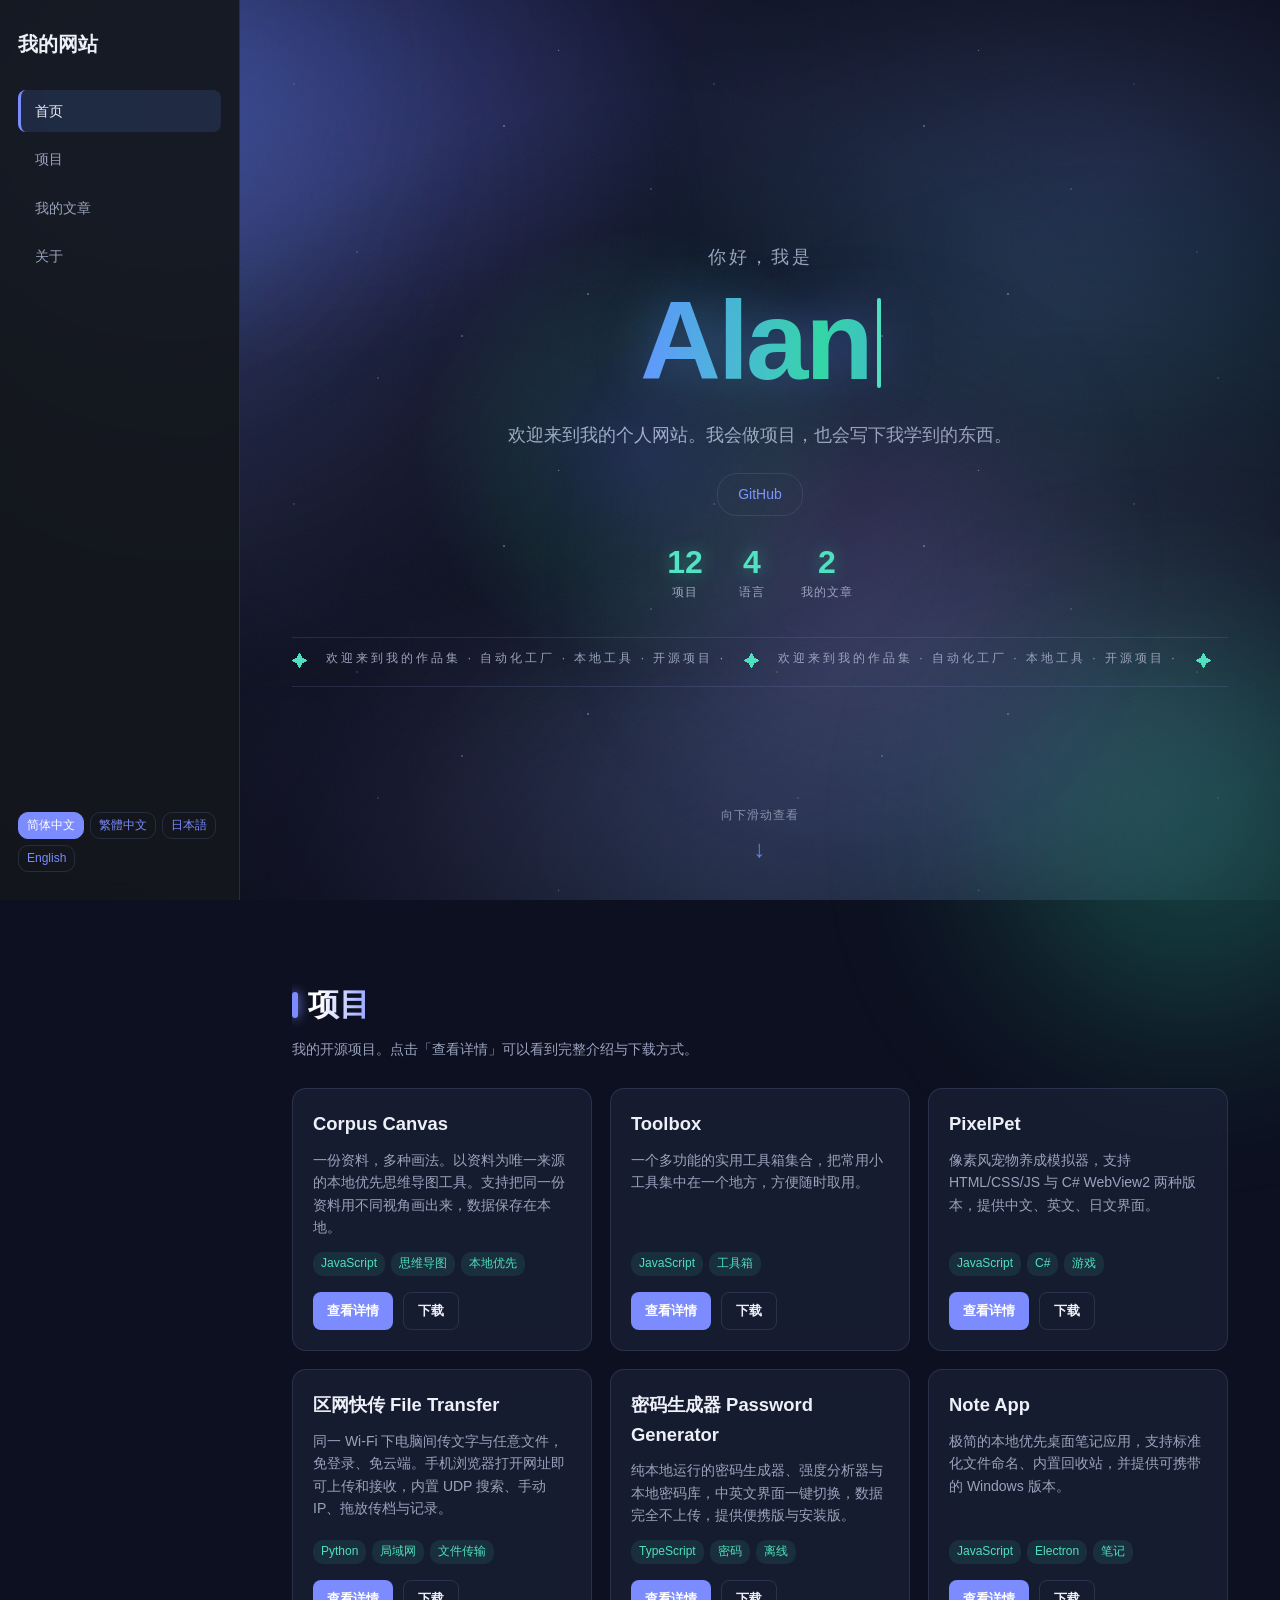
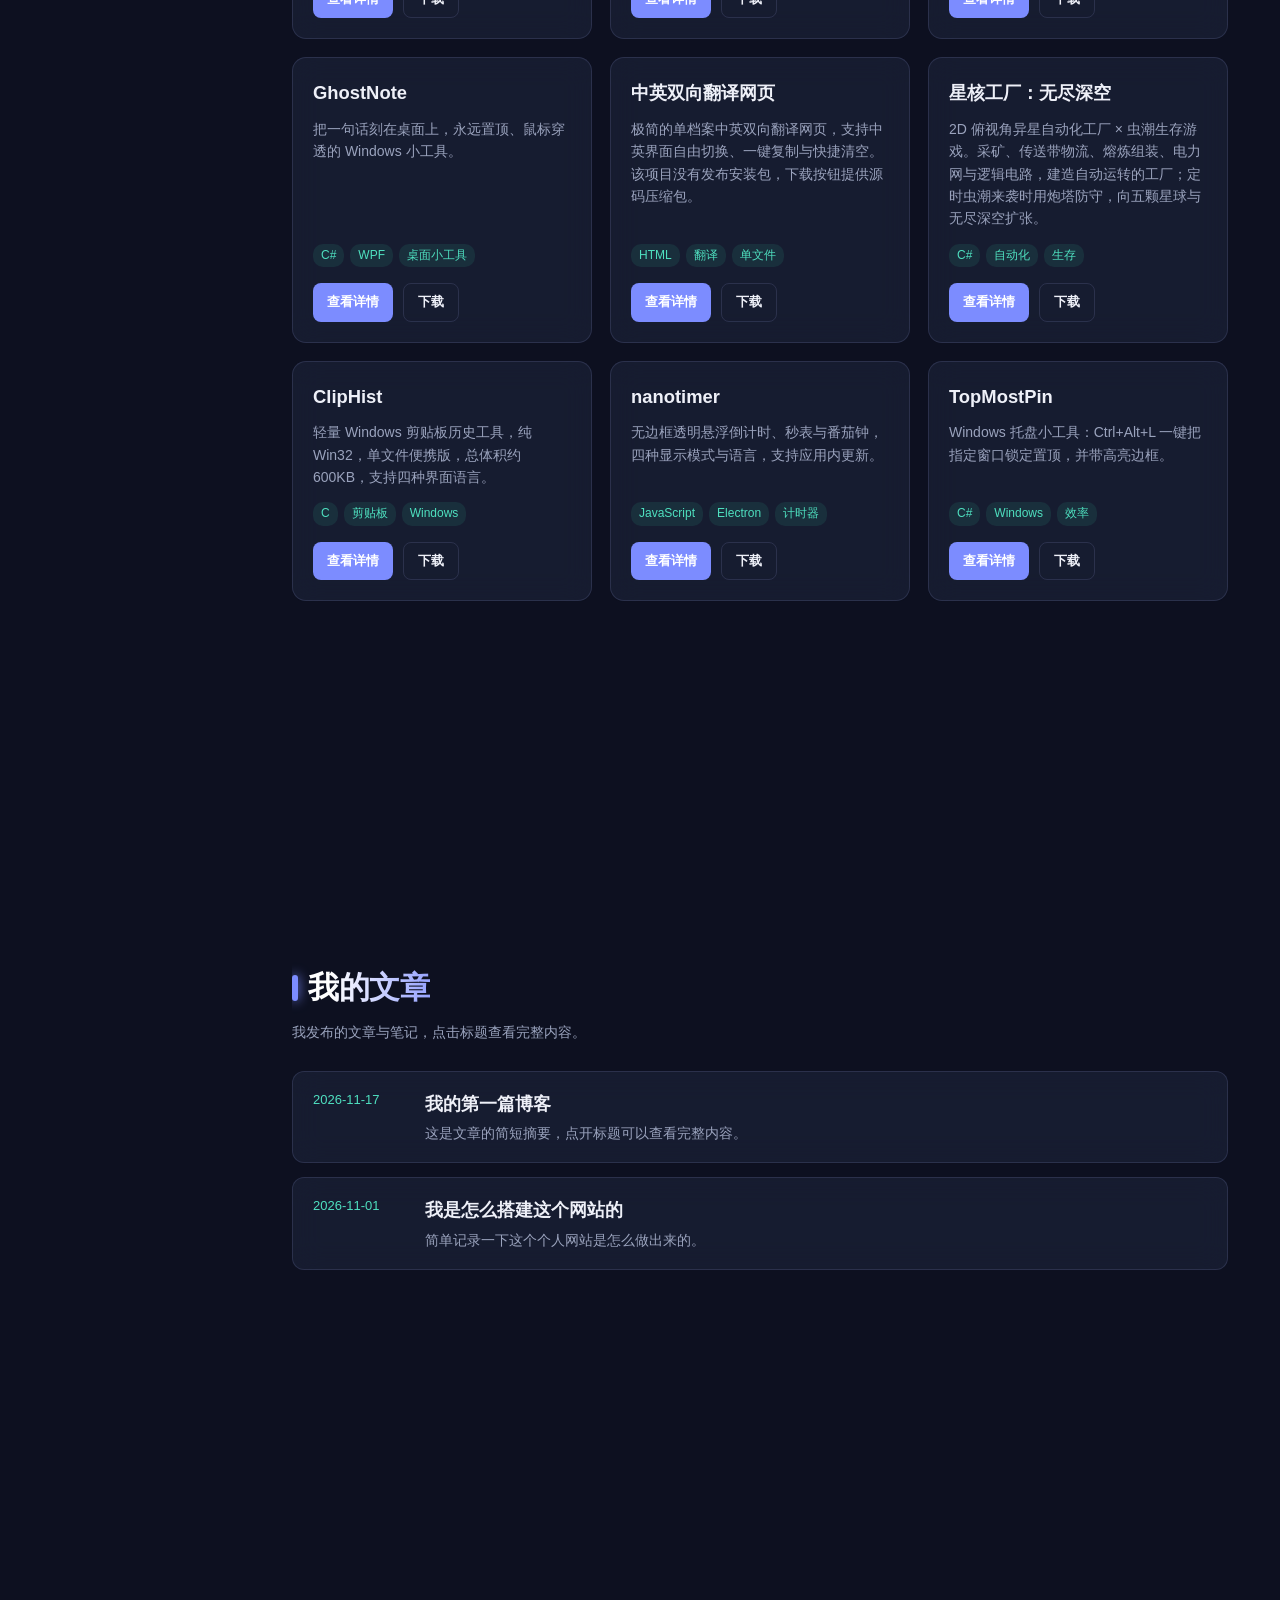
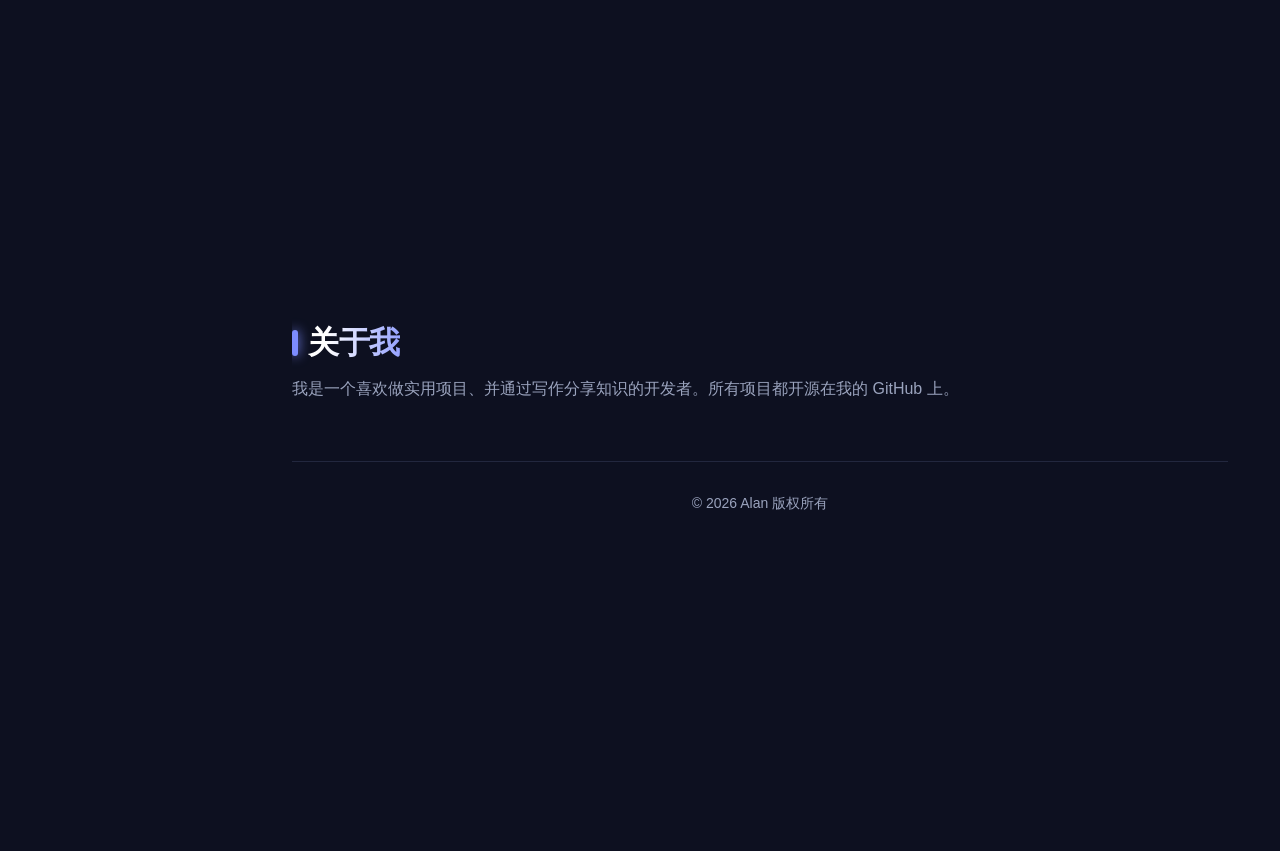
==== index.html @ d788c7ff "Fix nav highlight, whole-card click, remove intro pause/lightning, aurora bg" ====
<!DOCTYPE html>
<html lang="zh-CN">
<head>
<meta charset="UTF-8" />
<meta name="viewport" content="width=device-width, initial-scale=1.0" />
<title>Alan — Portfolio</title>
<meta name="description" content="Alan 的个人作品集：开源项目、自动化工厂、本地工具与文章。" />
<link rel="icon" href="data:image/svg+xml,<svg xmlns='http://www.w3.org/2000/svg' viewBox='0 0 100 100'><circle cx='50' cy='50' r='34' fill='none' stroke='%237c8cff' stroke-width='10'/></svg>" />
<link rel="stylesheet" href="site.css" />
</head>
<body data-active="home">

<div class="intro-curtain" id="introCurtain"></div>

<div class="progress" id="progress"></div>
<div class="orb orb1"></div>
<div class="orb orb2"></div>
<div class="orb orb3"></div>
<div class="cursor-glow" id="cursorGlow"></div>
<div class="transition" id="transition"></div>

<div class="sidebar" id="sidebar"></div>

<div class="main">
  <div class="wrap">

    <section class="page hero" id="home">
      <div class="hello" id="hello"></div>
      <h1><span id="heroName"></span></h1>
      <p class="hero-bio" id="heroBio"></p>
      <div class="socials" id="socials"></div>

      <div class="stats" id="stats">
        <div class="stat"><b data-count="0" id="countProjects">0</b><span id="statProjects"></span></div>
        <div class="stat"><b data-count="0" id="countLangs">0</b><span id="statLangs"></span></div>
        <div class="stat"><b data-count="0" id="countArticles">0</b><span id="statArticles"></span></div>
      </div>

      <div class="marquee" id="marquee">
        <div class="marquee-track" id="marqueeTrack"></div>
      </div>

      <div class="scroll-hint" id="scrollHint">
        <span id="scrollText"></span><span class="arrow">↓</span>
      </div>
    </section>

    <section class="page" id="projects">
      <h2 id="hProjects" class="reveal"></h2>
      <p class="section-note reveal" id="noteProjects"></p>
      <div class="grid" id="projectGrid"></div>
    </section>

    <section class="page" id="articles">
      <h2 id="hArticles" class="reveal"></h2>
      <p class="section-note reveal" id="noteArticles"></p>
      <div class="articles" id="articleList"></div>
    </section>

    <section class="page" id="about">
      <h2 id="hAbout" class="reveal"></h2>
      <p style="color:var(--muted);max-width:700px" class="reveal" id="aboutText"></p>
      <footer>© <span id="year"></span> <span id="footerName"></span> <span id="copyright"></span></footer>
    </section>

  </div>
</div>

<button class="to-top" id="toTop" title="Top">↑</button>

<script src="data.js"></script>
<script src="i18n.js"></script>
<script src="layout.js"></script>
<script>
/* 开场：页面一就绪就丝滑淡出，无停顿 */
addEventListener("DOMContentLoaded", () => requestAnimationFrame(() => document.getElementById("introCurtain").classList.add("open")));

const $ = id => document.getElementById(id);
$("footerName").textContent = DATA.heroName;
$("heroBio").textContent = S("heroBio");
$("aboutText").textContent = S("about");
$("year").textContent = new Date().getFullYear();
$("hello").textContent = T("hello");
$("scrollText").textContent = T("scrollHint");
$("statProjects").textContent = T("statProjects");
$("statLangs").textContent = T("statLangs");
$("statArticles").textContent = T("articles");
$("hProjects").innerHTML = '<span class="h2text"></span>';
$("hProjects").querySelector(".h2text").textContent = T("sectionProjects");
$("noteProjects").textContent = T("projectsNote");
$("hArticles").innerHTML = '<span class="h2text"></span>';
$("hArticles").querySelector(".h2text").textContent = T("sectionArticles");
$("noteArticles").textContent = T("articlesNote");
$("hAbout").innerHTML = '<span class="h2text"></span>';
$("hAbout").querySelector(".h2text").textContent = T("sectionAbout");
$("copyright").textContent = T("copyright");

$("socials").innerHTML = DATA.socials.map(s =>
  `<a href="${s.url}" target="_blank" rel="noopener">${s.label}</a>`).join("");

const marqueeText = `<span>${T("marquee")}</span><b>✦</b>`;
$("marqueeTrack").innerHTML = marqueeText + marqueeText + marqueeText + marqueeText;

$("projectGrid").innerHTML = DATA.projects.map((p, idx) => `
  <article class="card reveal" data-href="${L(p.detail)}" style="transition-delay:${Math.min(idx,9)*70}ms">
    <h3>${C(p,"title")}</h3>
    <p>${C(p,"desc")}</p>
    <div class="tags">${C(p,"tags").map(t=>`<span>${t}</span>`).join("")}</div>
    <div class="btn-row">
      <button class="btn btn-primary" type="button">${T("viewDetail")}</button>
      <a class="btn btn-ghost" href="${p.download}" target="_blank" rel="noopener" data-noroute>${T("download")}</a>
    </div>
  </article>`).join("");

$("articleList").innerHTML = DATA.articles.map((a, idx) => `
  <article class="article reveal" data-href="${L(a.detail)}" style="transition-delay:${idx*100}ms">
    <div class="date">${a.date}</div>
    <div>
      <h3>${C(a,"title")}</h3>
      <div class="excerpt">${C(a,"excerpt")}</div>
    </div>
  </article>`).join("");

/* 整框点击：点卡片任意位置进入详情（下载按钮除外） */
document.addEventListener("click", e => {
  const box = e.target.closest("[data-href]");
  if (!box) return;
  if (e.target.closest("[data-noroute]")) return;
  location.href = box.dataset.href;
});

/* 数字跳动 */
function countUp(el) {
  const target = Number(el.dataset.count) || 0;
  let n = 0;
  const step = Math.max(1, Math.ceil(target / 16));
  const timer = setInterval(() => {
    n += step;
    if (n >= target) { n = target; clearInterval(timer); }
    el.textContent = n;
  }, 50);
}
$("countProjects").dataset.count = DATA.projects.length;
$("countLangs").dataset.count = LANGS.length;
$("countArticles").dataset.count = DATA.articles.length;

/* 逐字打出 */
const nameEl = $("heroName"), fullName = DATA.heroName;
nameEl.textContent = "";
const caret = document.createElement("span");
caret.className = "caret";
nameEl.appendChild(caret);
setTimeout(() => $("hello").classList.add("in"), 120);
setTimeout(function () {
  let i = 0;
  (function step() {
    if (i < fullName.length) {
      caret.insertAdjacentText("beforebegin", fullName[i]);
      i++;
      setTimeout(step, 230);
    } else {
      $("heroBio").classList.add("in");
      $("socials").classList.add("in");
      $("stats").classList.add("in");
      $("marquee").classList.add("in");
      $("scrollHint").classList.add("in");
      document.querySelectorAll(".stat b").forEach(countUp);
    }
  })();
}, 400);

/* 滚动淡入 */
const io = new IntersectionObserver(entries => {
  entries.forEach(e => {
    if (e.isIntersecting) { e.target.classList.add("in"); io.unobserve(e.target); }
  });
}, { threshold: 0.12 });
document.querySelectorAll(".reveal").forEach(el => io.observe(el));

/* 顶部进度条 + 回到顶部 + 当前页高亮（取离视口中心最近的区块） */
const pages = [...document.querySelectorAll("main section.page")];
let currentPage = null;
function onScroll() {
  const max = document.documentElement.scrollHeight - innerHeight;
  $("progress").style.width = (max > 0 ? (scrollY / max) * 100 : 0) + "%";
  $("toTop").classList.toggle("show", scrollY > 400);

  // 找出中心点离视口中心最近的区块
  const center = innerHeight / 2;
  let nearest = null, min = Infinity;
  pages.forEach(p => {
    const r = p.getBoundingClientRect();
    if (r.bottom <= 0 || r.top >= innerHeight) return;
    const d = Math.abs((r.top + r.height / 2) - center);
    if (d < min) { min = d; nearest = p; }
  });
  if (nearest && nearest.id !== currentPage) {
    currentPage = nearest.id;
    // 直接操作导航高亮，不依赖外部函数
    document.querySelectorAll("#sidebar nav a").forEach(a =>
      a.classList.toggle("active", a.dataset.sec === currentPage));
    pages.forEach(p => p.classList.toggle("active", p === nearest));
    // 每次换页触发一次擦除转场
    const t = $("transition");
    t.classList.remove("play");
    void t.offsetWidth;
    t.classList.add("play");
  }
}
addEventListener("scroll", onScroll, { passive: true });
onScroll();
$("toTop").onclick = () => scrollTo({ top: 0, behavior: "smooth" });

/* 每个页面加超大序号 */
document.querySelectorAll("main section.page").forEach((sec, i) => {
  const num = document.createElement("span");
  num.className = "page-num";
  num.textContent = String(i + 1).padStart(2, "0");
  sec.appendChild(num);
});

/* 鼠标跟随光晕（带平滑延迟） */
const glow = $("cursorGlow");
let mouseX = innerWidth / 2, mouseY = innerHeight / 2;
let glowX = mouseX, glowY = mouseY;
if (matchMedia("(hover:hover) and (pointer:fine)").matches) {
  addEventListener("pointermove", e => { mouseX = e.clientX; mouseY = e.clientY; }, { passive: true });
  (function follow() {
    glowX += (mouseX - glowX) * 0.12;
    glowY += (mouseY - glowY) * 0.12;
    glow.style.left = glowX + "px";
    glow.style.top = glowY + "px";
    requestAnimationFrame(follow);
  })();
}

/* 卡片 3D 倾斜 + 内部发光跟随鼠标 */
if (matchMedia("(hover:hover) and (pointer:fine)").matches) {
  document.querySelectorAll(".card").forEach(card => {
    card.addEventListener("mousemove", e => {
      const r = card.getBoundingClientRect();
      const px = (e.clientX - r.left) / r.width;
      const py = (e.clientY - r.top) / r.height;
      const x = px - 0.5, y = py - 0.5;
      card.style.setProperty("--rx", (-y * 12).toFixed(2) + "deg");
      card.style.setProperty("--ry", (x * 16).toFixed(2) + "deg");
      card.style.setProperty("--mx", (px * 100).toFixed(1) + "%");
      card.style.setProperty("--my", (py * 100).toFixed(1) + "%");
    });
    card.addEventListener("mouseleave", () => {
      card.style.setProperty("--rx", "0deg");
      card.style.setProperty("--ry", "0deg");
    });
  });
}
</script>
</body>
</html>
---- site.css ----
:root{
  --bg:#0d1020; --card:rgba(30,36,59,.62); --panel:rgba(22,27,46,.72);
  --text:#eef0f8; --muted:#9aa3bd; --accent:#7c8cff; --accent2:#4fe0c0;
  --accent3:#c79bff; --border:rgba(150,160,220,.16);
}
*{box-sizing:border-box;margin:0;padding:0}
html{scroll-behavior:smooth;scroll-snap-type:y proximity;background:var(--bg)}
body{
  font-family:-apple-system,BlinkMacSystemFont,"Segoe UI",Roboto,"Microsoft YaHei",sans-serif;
  background:transparent;color:var(--text);line-height:1.6;overflow-x:hidden;
}
a{color:var(--accent);text-decoration:none}
a:hover{text-decoration:underline}

/* 电影感背景（深蓝紫渐变 + 网格 + 光晕 + 噪点 + 暗角 + 光束） */
.cinema{position:fixed;inset:0;z-index:0;pointer-events:none;overflow:hidden;
  background:
    radial-gradient(ellipse 70% 55% at 12% 8%,rgba(70,90,200,.28),transparent 60%),
    radial-gradient(ellipse 60% 50% at 88% 18%,rgba(150,86,220,.20),transparent 60%),
    radial-gradient(ellipse 75% 60% at 78% 92%,rgba(40,150,170,.20),transparent 62%),
    linear-gradient(155deg,#11152b 0%,#0d1020 45%,#0b1620 100%);
}
.cinema-glow{position:absolute;inset:-20%;
  background:
    radial-gradient(circle at 25% 30%,rgba(124,140,255,.20),transparent 30%),
    radial-gradient(circle at 75% 70%,rgba(199,155,255,.16),transparent 32%),
    radial-gradient(circle at 55% 90%,rgba(79,224,192,.12),transparent 30%);
  filter:blur(40px);animation:cinemaDrift 22s ease-in-out infinite alternate}
@keyframes cinemaDrift{
  0%{transform:translate(0,0) scale(1) rotate(0)}
  100%{transform:translate(-4%,3%) scale(1.15) rotate(8deg)}
}
/* 极光带：多层柔和色块缓慢流动 */
.cinema-aurora{position:absolute;inset:-25%;filter:blur(70px);opacity:.55;
  background:
    radial-gradient(ellipse 45% 30% at 30% 20%,rgba(99,102,241,.45),transparent 70%),
    radial-gradient(ellipse 40% 35% at 75% 35%,rgba(16,185,180,.32),transparent 72%),
    radial-gradient(ellipse 50% 28% at 55% 80%,rgba(168,85,247,.35),transparent 70%);
  animation:auroraFlow 26s ease-in-out infinite alternate}
@keyframes auroraFlow{
  0%{transform:translate3d(-3%,-2%,0) scale(1) skewX(0)}
  50%{transform:translate3d(4%,3%,0) scale(1.1) skewX(6deg)}
  100%{transform:translate3d(-2%,5%,0) scale(1.05) skewX(-5deg)}
}
.cinema-stars{position:absolute;inset:0;opacity:.5;
  background-image:
    radial-gradient(1.5px 1.5px at 20% 30%,#fff,transparent),
    radial-gradient(1px 1px at 70% 20%,#cfe0ff,transparent),
    radial-gradient(1.5px 1.5px at 40% 70%,#fff,transparent),
    radial-gradient(1px 1px at 85% 60%,#bfe9ff,transparent),
    radial-gradient(1px 1px at 55% 45%,#fff,transparent),
    radial-gradient(1.5px 1.5px at 10% 80%,#e0d0ff,transparent),
    radial-gradient(1px 1px at 90% 90%,#fff,transparent),
    radial-gradient(1px 1px at 33% 12%,#fff,transparent);
  background-size:420px 420px;animation:twinkle 5s ease-in-out infinite alternate}
@keyframes twinkle{from{opacity:.25}to{opacity:.7}}
.cinema-beam{position:absolute;top:-40%;left:-30%;width:60%;height:180%;
  background:linear-gradient(90deg,transparent,rgba(150,180,255,.06),transparent);
  transform:rotate(18deg);animation:beamMove 14s ease-in-out infinite alternate}
@keyframes beamMove{from{transform:translateX(-10%) rotate(18deg)}to{transform:translateX(140%) rotate(18deg)}}
.cinema-grain{position:absolute;inset:-50%;opacity:.045;animation:grain .6s steps(3) infinite;
  background-image:url("data:image/svg+xml,%3Csvg xmlns='http://www.w3.org/2000/svg' width='200' height='200'%3E%3Cfilter id='n'%3E%3CfeTurbulence type='fractalNoise' baseFrequency='.85' numOctaves='3' stitchTiles='stitch'/%3E%3C/filter%3E%3Crect width='100%25' height='100%25' filter='url(%23n)'/%3E%3C/svg%3E")}
@keyframes grain{
  0%{transform:translate(0,0)}33%{transform:translate(-3%,2%)}66%{transform:translate(2%,-3%)}100%{transform:translate(0,0)}
}
.cinema-vignette{position:absolute;inset:0;
  background:radial-gradient(ellipse 75% 75% at 50% 45%,transparent 45%,rgba(3,5,14,.55) 100%)}

/* 开场：丝滑淡出（无停顿、无图标） */
.intro-curtain{position:fixed;inset:0;z-index:100;pointer-events:none;
  background:#0a0d1c;opacity:1;
  transition:opacity .85s cubic-bezier(.4,0,.2,1)}
.intro-curtain.open{opacity:0}

/* 标题高级质感 */
section h2{font-size:2.2rem;margin-bottom:8px;display:flex;align-items:center;gap:12px;
  font-weight:800;letter-spacing:-.5px}
section h2 .h2text{background:linear-gradient(92deg,#fff 10%,var(--accent) 60%,var(--accent3) 100%);
  -webkit-background-clip:text;background-clip:text;color:transparent;
  background-size:200% auto;animation:gradientShift 8s linear infinite}

/* 顶部滚动进度 */
.progress{position:fixed;top:0;left:0;height:3px;width:0;z-index:60;
  background:linear-gradient(90deg,var(--accent),var(--accent2));box-shadow:0 0 12px var(--accent)}

/* 背景漂浮光球 */
.orb{position:fixed;border-radius:50%;filter:blur(95px);opacity:.25;
  pointer-events:none;z-index:0;animation:floatOrb 16s ease-in-out infinite alternate}
.orb1{width:440px;height:440px;background:#5b8cff;top:-140px;left:-130px}
.orb2{width:380px;height:380px;background:#33d6a6;bottom:-120px;right:-100px;animation-delay:-7s}
@keyframes floatOrb{to{transform:translate(90px,70px) scale(1.2)}}
.orb3{width:300px;height:300px;background:#a78bfa;top:45%;left:55%;animation-delay:-11s;opacity:.18}

/* 跟随鼠标的光晕 */
.cursor-glow{
  position:fixed;width:460px;height:460px;border-radius:50%;left:-1000px;top:-1000px;
  background:radial-gradient(circle,rgba(91,140,255,.22) 0%,rgba(51,214,166,.10) 38%,transparent 68%);
  transform:translate(-50%,-50%);pointer-events:none;z-index:2;
  mix-blend-mode:screen;transition:opacity .4s;opacity:.9;
}
@media(hover:none){.cursor-glow{display:none}}
/* 页面转场擦除 */
.transition{
  position:fixed;inset:0;z-index:55;pointer-events:none;opacity:0;
  background:linear-gradient(105deg,
    transparent 0%,rgba(91,140,255,.16) 38%,rgba(51,214,166,.14) 52%,
    rgba(167,139,250,.12) 62%,transparent 100%);
  transform:translateX(-120%);
}
.transition.play{animation:wipe .8s cubic-bezier(.76,0,.24,1)}
@keyframes wipe{
  0%{transform:translateX(-120%);opacity:0}
  25%{opacity:1}
  70%{opacity:1}
  100%{transform:translateX(120%);opacity:0}
}
/* 每页大号序号 */
.page-num{
  position:absolute;right:0;top:14%;font-size:clamp(6rem,18vw,15rem);font-weight:800;
  line-height:1;letter-spacing:-8px;color:transparent;
  -webkit-text-stroke:1px rgba(255,255,255,.055);z-index:0;pointer-events:none;
  opacity:0;transform:translateX(50px) scale(.9);
  transition:opacity 1s ease,transform 1.2s cubic-bezier(.2,.9,.2,1);
}
.page.active .page-num{opacity:1;transform:none}

/* 左侧导航 */
.sidebar{
  position:fixed;top:0;left:0;bottom:0;width:240px;background:rgba(20,23,29,.92);
  backdrop-filter:blur(10px);border-right:1px solid var(--border);z-index:20;
  display:flex;flex-direction:column;padding:28px 18px;
}
.sidebar .logo{font-size:1.25rem;font-weight:700;color:var(--text);margin-bottom:30px}
.sidebar nav{display:flex;flex-direction:column;gap:6px}
.sidebar nav a{
  color:var(--muted);padding:10px 14px;border-radius:8px;font-size:14px;
  border-left:3px solid transparent;transition:all .25s;
}
.sidebar nav a:hover{color:var(--text);background:rgba(255,255,255,.04);text-decoration:none;transform:translateX(4px)}
.sidebar nav a.active{color:var(--text);background:rgba(91,140,255,.14);border-left-color:var(--accent)}
.langs{margin-top:auto;display:flex;flex-wrap:wrap;gap:6px}
.langs a{font-size:12px;padding:3px 8px;border:1px solid var(--border);border-radius:10px}
.langs a.active{color:#fff;background:var(--accent);border-color:var(--accent)}

.main{margin-left:240px;position:relative;z-index:1}
.wrap{max-width:1000px;margin:0 auto;padding:0 32px}

/* 每屏一页 */
.page{min-height:100vh;scroll-snap-align:start;display:flex;flex-direction:column;
  justify-content:center;padding:80px 0 50px;position:relative;overflow:hidden}

/* 首页 */
.hero{position:relative;text-align:center;align-items:center}
.hero .hello{color:var(--muted);font-size:1.1rem;letter-spacing:3px;
  opacity:0;transform:translateY(14px);transition:opacity .6s,transform .6s}
.hero h1{
  font-size:clamp(3.4rem,12vw,7rem);line-height:1.15;margin:6px 0 14px;letter-spacing:-3px;
  background:linear-gradient(90deg,#5b8cff,#33d6a6,#5b8cff,#a78bfa,#5b8cff);
  background-size:300% auto;-webkit-background-clip:text;background-clip:text;
  color:transparent;-webkit-text-fill-color:transparent;
  animation:gradientShift 7s linear infinite,popIn 1s cubic-bezier(.2,1.5,.35,1) both;
  filter:drop-shadow(0 0 26px rgba(91,140,255,.45));
}
@keyframes gradientShift{to{background-position:300% center}}
@keyframes popIn{from{opacity:0;transform:scale(.55) rotate(-6deg)}to{opacity:1;transform:none}}
#heroName{color:inherit}
.caret{display:inline-block;width:4px;height:.8em;background:var(--accent2);
  vertical-align:-.08em;margin-left:6px;border-radius:2px;
  animation:blink .7s step-end infinite,caretGlow 1.4s ease-in-out infinite alternate}
@keyframes blink{50%{opacity:0}}
@keyframes caretGlow{to{box-shadow:0 0 16px 4px rgba(51,214,166,.7)}}
.hero-bio{color:var(--muted);font-size:1.15rem;max-width:600px;margin:0 auto 24px;
  opacity:0;transform:translateY(18px);transition:opacity .8s,transform .8s}
.socials{display:flex;gap:12px;justify-content:center;flex-wrap:wrap;
  opacity:0;transform:translateY(18px);transition:opacity .8s,transform .8s}
.socials a{padding:9px 20px;border:1px solid var(--border);border-radius:20px;font-size:14px;
  position:relative;overflow:hidden;transition:transform .25s,border-color .25s,box-shadow .25s}
.socials a:hover{transform:translateY(-4px) scale(1.05);border-color:var(--accent);
  box-shadow:0 8px 24px rgba(91,140,255,.25);text-decoration:none}
.hero .in{opacity:1;transform:none}

/* 数据跳动 */
.stats{display:flex;gap:36px;justify-content:center;flex-wrap:wrap;margin-top:30px;
  opacity:0;transform:translateY(18px);transition:opacity .8s .2s,transform .8s .2s}
.stats.in{opacity:1;transform:none}
.stat b{display:block;font-size:2rem;line-height:1;color:var(--accent2);
  text-shadow:0 0 18px rgba(51,214,166,.45)}
.stat span{font-size:12px;color:var(--muted);letter-spacing:1px}

/* 跑马灯 */
.marquee{margin-top:34px;border-top:1px solid var(--border);border-bottom:1px solid var(--border);
  padding:11px 0;overflow:hidden;opacity:0;transition:opacity 1s .4s}
.marquee.in{opacity:1}
.marquee-track{display:flex;width:max-content;animation:marquee 22s linear infinite}
.marquee-track span{white-space:nowrap;padding:0 18px;color:var(--muted);
  font-size:12px;letter-spacing:3px;text-transform:uppercase}
.marquee-track b{color:var(--accent2);font-weight:400}
@keyframes marquee{to{transform:translateX(-50%)}}

.scroll-hint{position:absolute;bottom:32px;left:0;right:0;color:var(--muted);
  font-size:12px;letter-spacing:1px;opacity:0;transition:opacity 1s;
  animation:bob 1.6s ease-in-out infinite}
.scroll-hint.in{opacity:.85}
.scroll-hint .arrow{display:block;font-size:24px;margin-top:4px;color:var(--accent)}
@keyframes bob{50%{transform:translateY(11px)}}

section h2{font-size:1.95rem;margin-bottom:8px;display:flex;align-items:center;gap:10px}
section h2::before{content:"";width:6px;height:26px;background:var(--accent);
  border-radius:3px;box-shadow:0 0 12px var(--accent)}
.section-note{color:var(--muted);font-size:14px;margin-bottom:28px}

/* 模糊淡入 */
.reveal{opacity:0;transform:translateY(38px);filter:blur(10px);
  transition:opacity .8s cubic-bezier(.2,.8,.2,1),transform .8s cubic-bezier(.2,.8,.2,1),filter .8s}
.reveal.in{opacity:1;transform:none;filter:none}

.grid{display:grid;grid-template-columns:repeat(auto-fill,minmax(260px,1fr));gap:18px}
.card{background:var(--card);backdrop-filter:blur(14px);
  border:1px solid var(--border);border-radius:14px;
  padding:20px;display:flex;flex-direction:column;position:relative;overflow:hidden;
  cursor:pointer;
  transition:transform .18s ease,border-color .25s,opacity .8s,filter .8s,box-shadow .25s}
.card::before{content:"";position:absolute;inset:0;pointer-events:none;opacity:0;
  background:radial-gradient(320px circle at var(--mx,50%) var(--my,50%),
    rgba(91,140,255,.16),rgba(51,214,166,.06) 40%,transparent 65%);
  transition:opacity .3s;z-index:0}
.card:hover::before{opacity:1}
.card > *{position:relative;z-index:1}
.card:hover{
  transform:perspective(900px) rotateX(var(--rx,0deg)) rotateY(var(--ry,0deg))
    translateY(-10px) scale(1.025);
  border-color:var(--accent);box-shadow:0 18px 40px rgba(0,0,0,.45),0 0 24px rgba(91,140,255,.16)}
.card h3{font-size:1.15rem;margin-bottom:10px;color:var(--text);font-weight:700}
.card h3 a{color:var(--text)}
.card h3 a:hover{color:var(--accent)}
.card p{color:var(--muted);font-size:14px;flex:1;margin-bottom:14px}
.tags{display:flex;gap:6px;flex-wrap:wrap;margin-bottom:16px}
.tags span{font-size:12px;color:var(--accent2);background:rgba(51,214,166,.1);
  padding:2px 8px;border-radius:10px;transition:transform .2s}
.tags span:hover{transform:scale(1.15) rotate(-3deg)}
.btn-row{display:flex;gap:10px;flex-wrap:wrap}
.btn{padding:8px 14px;border-radius:8px;font-size:13px;font-weight:600;
  position:relative;overflow:hidden;font-family:inherit;cursor:pointer}
button.btn{border:0}
.btn::after{content:"";position:absolute;top:0;left:-70%;width:45%;height:100%;
  background:linear-gradient(90deg,transparent,rgba(255,255,255,.35),transparent);
  transform:skewX(-25deg);transition:left .6s}
.btn:hover::after{left:140%}
.btn-primary{background:var(--accent);color:#fff}
.btn-primary:hover{text-decoration:none;opacity:.95}
.btn-ghost{border:1px solid var(--border);color:var(--text)}

.articles{display:flex;flex-direction:column;gap:14px}
/* 文章整框可点击 */
.article{background:var(--card);backdrop-filter:blur(14px);
  border:1px solid var(--border);border-radius:12px;
  padding:18px 20px;display:flex;gap:16px;align-items:flex-start;
  cursor:pointer;position:relative;overflow:hidden;
  transition:transform .35s cubic-bezier(.2,.9,.2,1),border-color .25s,box-shadow .35s,opacity .8s,filter .8s}
.article::before{content:"";position:absolute;left:0;top:14%;bottom:14%;width:3px;
  border-radius:0 3px 3px 0;background:linear-gradient(180deg,var(--accent2),var(--accent3));
  opacity:0;transform:scaleY(.3);transition:opacity .3s,transform .35s cubic-bezier(.2,.9,.2,1)}
.article:hover{transform:translateX(10px);border-color:rgba(79,224,192,.45);
  box-shadow:0 14px 40px rgba(0,0,0,.35),0 0 30px rgba(79,224,192,.08)}
.article:hover::before{opacity:1;transform:scaleY(1)}
.article .date{color:var(--accent2);font-size:13px;white-space:nowrap;min-width:96px;
  font-variant-numeric:tabular-nums}
.article h3{margin-bottom:4px;font-size:1.1rem;font-weight:700}
.article h3 a{color:var(--text)}
.article h3 a:hover{color:var(--accent)}
.article .excerpt{color:var(--muted);font-size:14px}

footer{border-top:1px solid var(--border);padding-top:30px;margin-top:60px;
  text-align:center;color:var(--muted);font-size:14px}

/* 回到顶部 */
.to-top{position:fixed;right:22px;bottom:22px;width:44px;height:44px;border-radius:50%;
  background:linear-gradient(135deg,var(--accent),var(--accent2));color:#fff;border:none;
  cursor:pointer;font-size:20px;z-index:30;opacity:0;pointer-events:none;
  transition:opacity .3s,transform .3s;box-shadow:0 8px 24px rgba(91,140,255,.35)}
.to-top:hover{transform:translateY(-5px) scale(1.08)}
.to-top.show{opacity:1;pointer-events:auto}

/* 详情页 */
.detail-page{padding-top:70px;padding-bottom:70px;min-height:100vh}
.back{display:inline-block;margin-bottom:26px;color:var(--muted);font-size:14px}
.card-detail{background:var(--card);border:1px solid var(--border);border-radius:12px;padding:32px;
  animation:detailIn .7s cubic-bezier(.2,1.2,.3,1) both}
@keyframes detailIn{from{opacity:0;transform:translateY(30px) scale(.97)}to{opacity:1;transform:none}}
.card-detail h1{font-size:2rem;margin-bottom:16px}
.tags-detail{display:flex;gap:8px;flex-wrap:wrap;margin-bottom:24px}
.tags-detail span{font-size:12px;color:var(--accent2);background:rgba(51,214,166,.1);
  padding:3px 10px;border-radius:10px}
.desc-detail{font-size:16px;margin-bottom:28px}
.info{background:var(--panel);border:1px solid var(--border);border-radius:8px;
  padding:16px 20px;margin-bottom:28px;font-size:14px;color:var(--muted)}
.info div{margin:4px 0;word-break:break-all}
.info b{color:var(--text)}
.detail-body{font-size:16px;white-space:pre-wrap}

@media(max-width:820px){
  .sidebar{position:sticky;top:0;left:auto;bottom:auto;width:100%;height:auto;
    flex-direction:row;align-items:center;padding:10px 16px;gap:10px;flex-wrap:wrap}
  .sidebar .logo{margin-bottom:0;font-size:1.1rem}
  .sidebar nav{flex-direction:row;flex-wrap:wrap;gap:2px}
  .sidebar nav a{padding:6px 9px;font-size:13px;border-left:none;border-bottom:2px solid transparent}
  .sidebar nav a.active{border-left-color:transparent;border-bottom-color:var(--accent)}
  .sidebar nav a:hover{transform:none}
  .langs{margin:0 0 0 auto}
  .main{margin-left:0}
  .wrap{padding:0 20px}
  .page{padding:70px 0 50px}
  .scroll-hint{display:none}
  .orb{display:none}
  .card:hover{transform:translateY(-6px)}
}
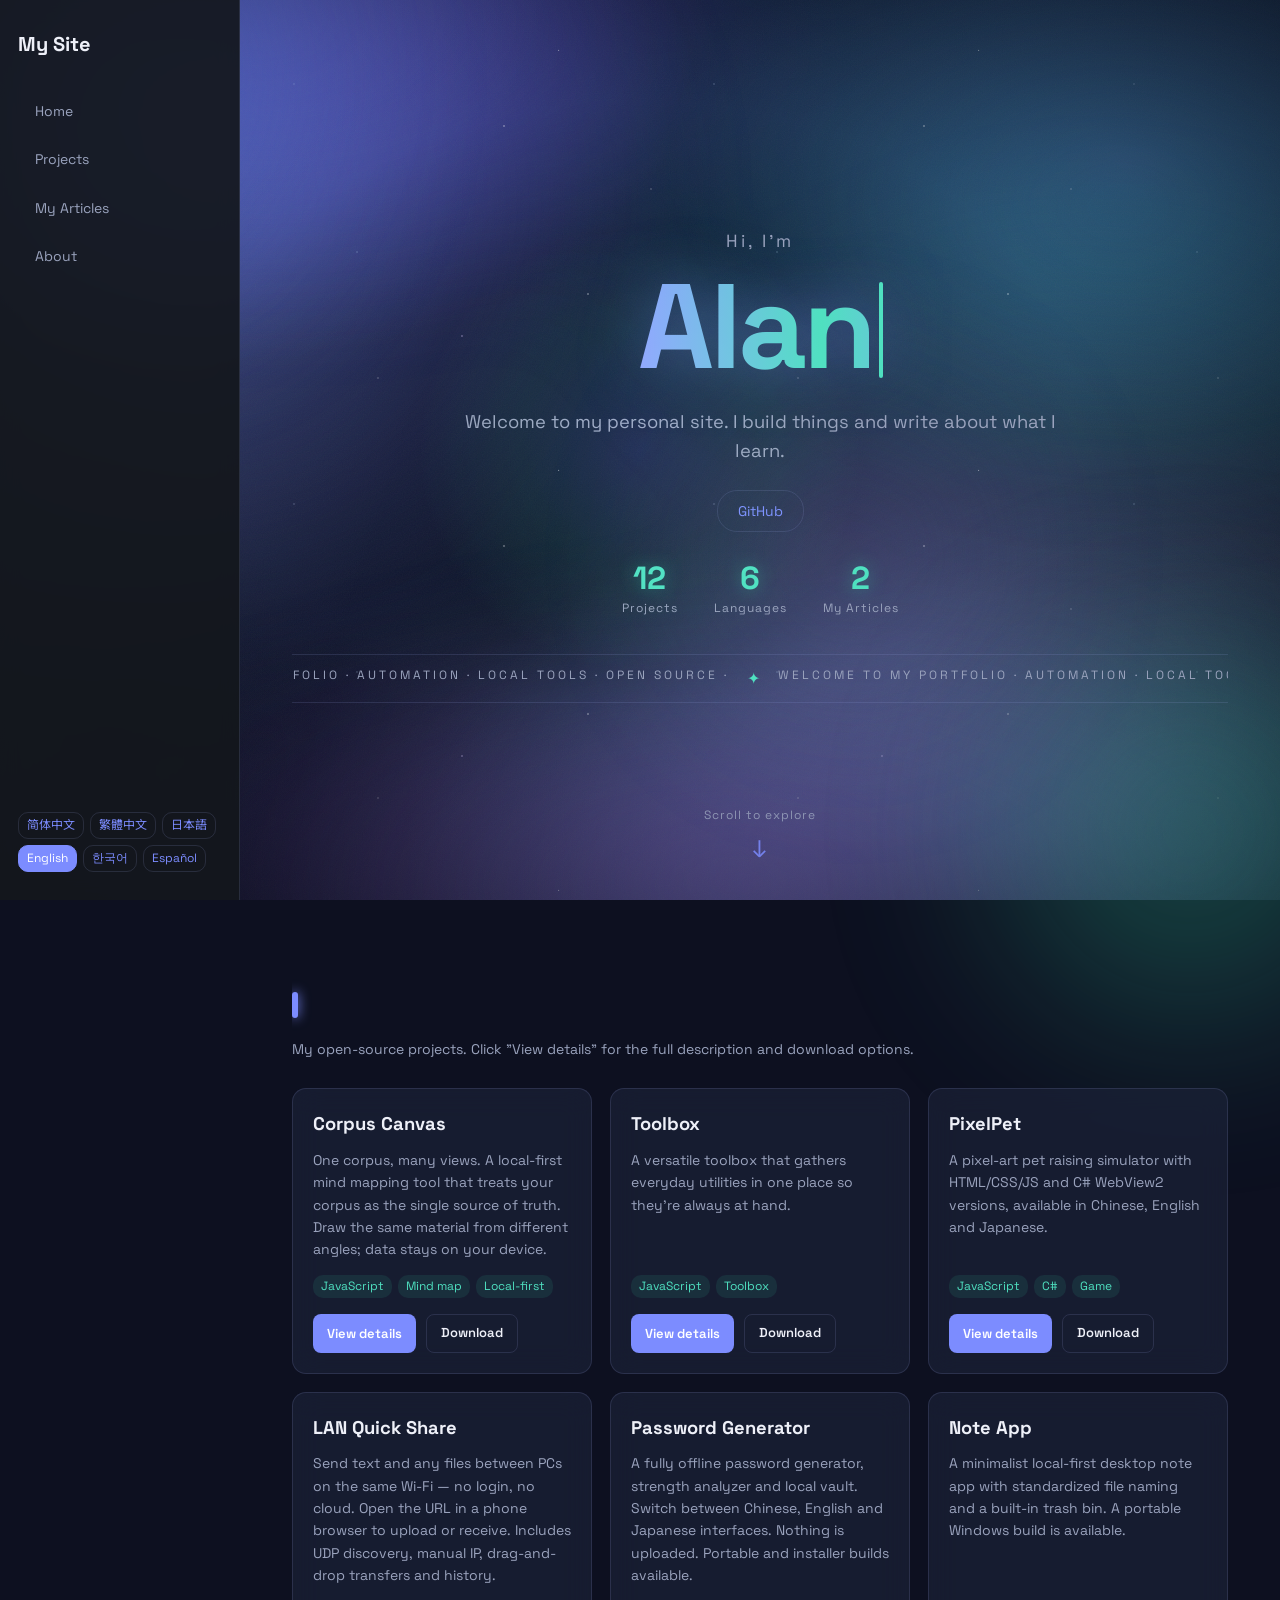
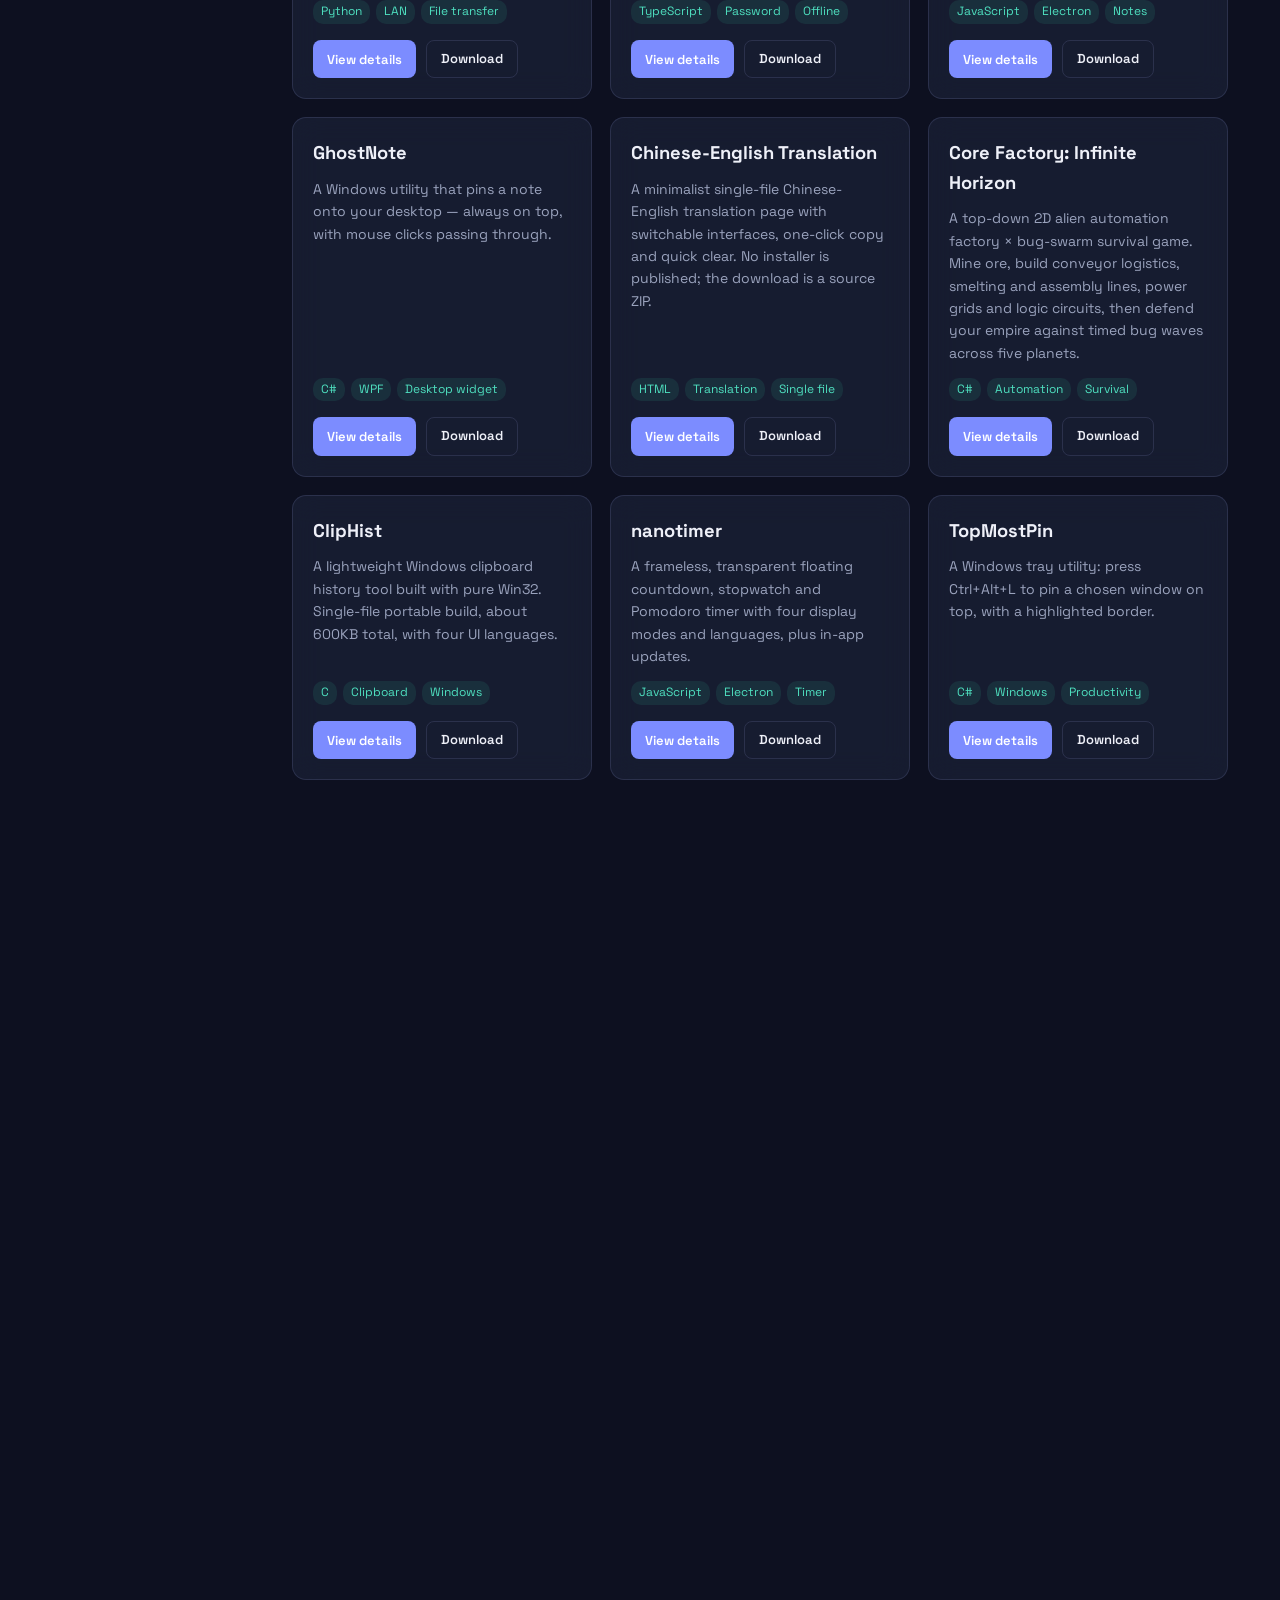
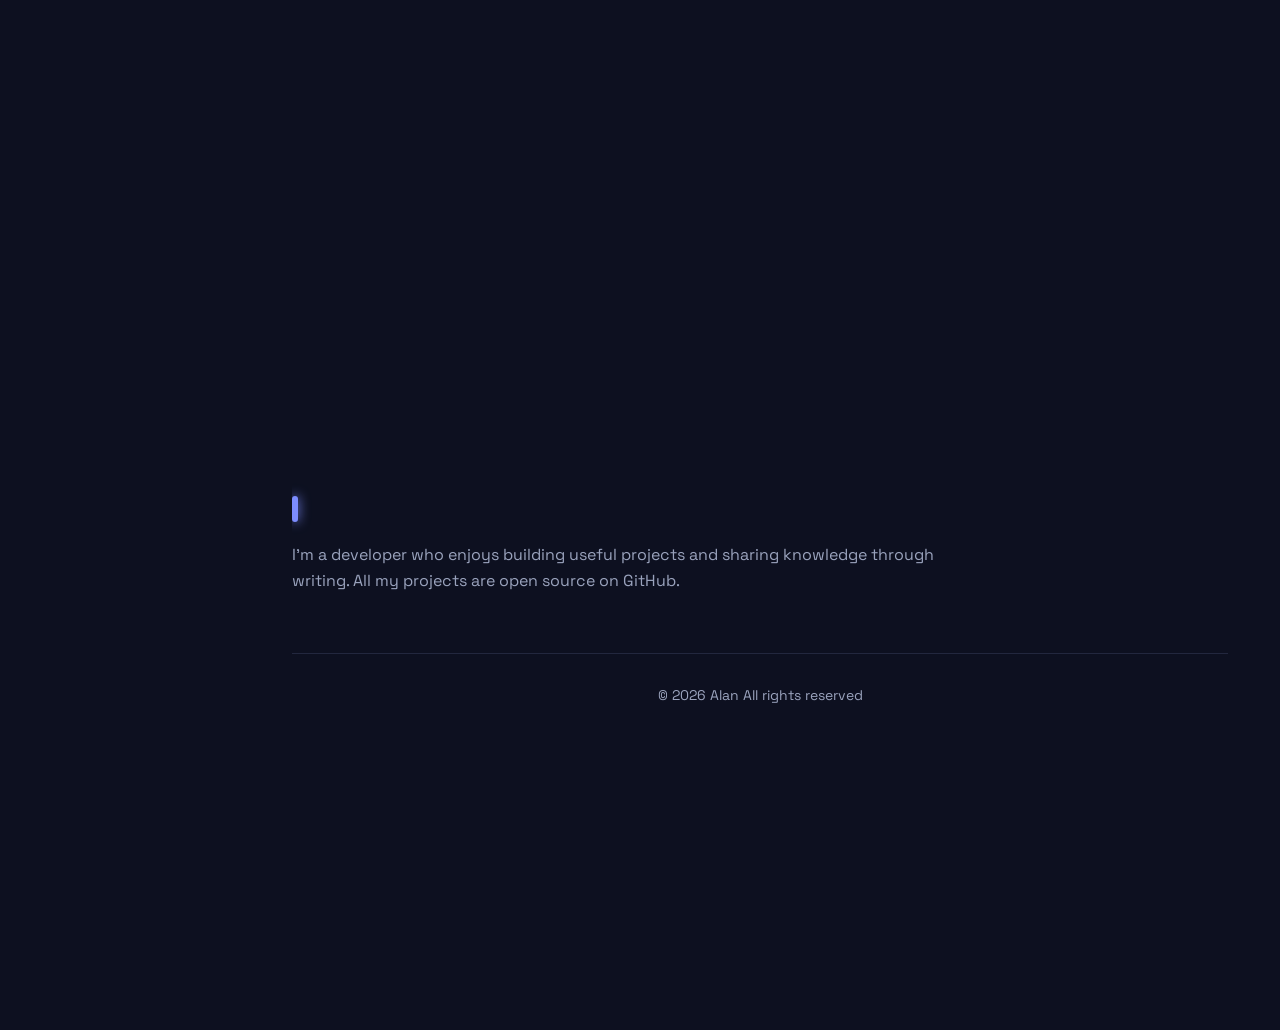
==== commit 4b11c31f: "Add ko/es languages, browser lang detection, fix nav scrollspy, cinematic v2" ====
--- a/index.html
+++ b/index.html
@@ -5,6 +5,9 @@
 <meta name="viewport" content="width=device-width, initial-scale=1.0" />
 <title>Alan — Portfolio</title>
 <meta name="description" content="Alan 的个人作品集：开源项目、自动化工厂、本地工具与文章。" />
+<link rel="preconnect" href="https://fonts.googleapis.com" />
+<link rel="preconnect" href="https://fonts.gstatic.com" crossorigin />
+<link href="https://fonts.googleapis.com/css2?family=Space+Grotesk:wght@400;500;600;700&family=Noto+Sans+SC:wght@400;500;700;800&display=swap" rel="stylesheet" />
 <link rel="icon" href="data:image/svg+xml,<svg xmlns='http://www.w3.org/2000/svg' viewBox='0 0 100 100'><circle cx='50' cy='50' r='34' fill='none' stroke='%237c8cff' stroke-width='10'/></svg>" />
 <link rel="stylesheet" href="site.css" />
 </head>
@@ -85,14 +88,24 @@
 $("statProjects").textContent = T("statProjects");
 $("statLangs").textContent = T("statLangs");
 $("statArticles").textContent = T("articles");
-$("hProjects").innerHTML = '<span class="h2text"></span>';
-$("hProjects").querySelector(".h2text").textContent = T("sectionProjects");
+// 标题逐字点亮
+function setTitle(id, text) {
+  const el = $(id);
+  el.innerHTML = '<span class="h2text"></span>';
+  const box = el.querySelector(".h2text");
+  [...text].forEach((ch, i) => {
+    const span = document.createElement("span");
+    span.className = "ch";
+    span.textContent = ch === " " ? "\u00A0" : ch;
+    span.style.transitionDelay = (i * 45) + "ms";
+    box.appendChild(span);
+  });
+}
+setTitle("hProjects", T("sectionProjects"));
 $("noteProjects").textContent = T("projectsNote");
-$("hArticles").innerHTML = '<span class="h2text"></span>';
-$("hArticles").querySelector(".h2text").textContent = T("sectionArticles");
+setTitle("hArticles", T("sectionArticles"));
 $("noteArticles").textContent = T("articlesNote");
-$("hAbout").innerHTML = '<span class="h2text"></span>';
-$("hAbout").querySelector(".h2text").textContent = T("sectionAbout");
+setTitle("hAbout", T("sectionAbout"));
 $("copyright").textContent = T("copyright");
 
 $("socials").innerHTML = DATA.socials.map(s =>
@@ -177,35 +190,37 @@
 }, { threshold: 0.12 });
 document.querySelectorAll(".reveal").forEach(el => io.observe(el));
 
-/* 顶部进度条 + 回到顶部 + 当前页高亮（取离视口中心最近的区块） */
-const pages = [...document.querySelectorAll("main section.page")];
-let currentPage = null;
+/* 导航高亮：用视口中间带 IntersectionObserver（最可靠，不受滚动方式影响） */
+const pagesEls = [...document.querySelectorAll("main section.page")];
+const navLinks = [...document.querySelectorAll("#sidebar nav a")];
+function setActivePage(id) {
+  navLinks.forEach(a => a.classList.toggle("active", a.dataset.sec === id));
+  pagesEls.forEach(p => p.classList.toggle("active", p.id === id));
+  const sec = pagesEls.find(p => p.id === id);
+  if (sec) sec.classList.add("in"); // 触发标题逐字点亮
+  const t = $("transition");
+  t.classList.remove("play");
+  void t.offsetWidth;
+  t.classList.add("play");
+}
+const navObserver = new IntersectionObserver(entries => {
+  // 选出当前与中间带相交比例最高的区块
+  const visible = entries.filter(e => e.isIntersecting);
+  if (visible.length) {
+    visible.sort((a, b) => b.intersectionRatio - a.intersectionRatio);
+    setActivePage(visible[0].target.id);
+  }
+}, { rootMargin: "-40% 0px -40% 0px", threshold: [0, 0.01, 0.5, 1] });
+pagesEls.forEach(p => navObserver.observe(p));
+
+/* 顶部进度条 + 回到顶部 + 背景滚动视差 */
 function onScroll() {
   const max = document.documentElement.scrollHeight - innerHeight;
   $("progress").style.width = (max > 0 ? (scrollY / max) * 100 : 0) + "%";
   $("toTop").classList.toggle("show", scrollY > 400);
-
-  // 找出中心点离视口中心最近的区块
-  const center = innerHeight / 2;
-  let nearest = null, min = Infinity;
-  pages.forEach(p => {
-    const r = p.getBoundingClientRect();
-    if (r.bottom <= 0 || r.top >= innerHeight) return;
-    const d = Math.abs((r.top + r.height / 2) - center);
-    if (d < min) { min = d; nearest = p; }
-  });
-  if (nearest && nearest.id !== currentPage) {
-    currentPage = nearest.id;
-    // 直接操作导航高亮，不依赖外部函数
-    document.querySelectorAll("#sidebar nav a").forEach(a =>
-      a.classList.toggle("active", a.dataset.sec === currentPage));
-    pages.forEach(p => p.classList.toggle("active", p === nearest));
-    // 每次换页触发一次擦除转场
-    const t = $("transition");
-    t.classList.remove("play");
-    void t.offsetWidth;
-    t.classList.add("play");
-  }
+  // 背景随滚动缓慢视差移动（幅度明显，营造电影景深感）
+  const cinema = document.getElementById("cinema");
+  if (cinema) cinema.style.transform = `translateY(${scrollY * 0.12}px)`;
 }
 addEventListener("scroll", onScroll, { passive: true });
 onScroll();
--- a/site.css
+++ b/site.css
@@ -6,7 +6,7 @@
 *{box-sizing:border-box;margin:0;padding:0}
 html{scroll-behavior:smooth;scroll-snap-type:y proximity;background:var(--bg)}
 body{
-  font-family:-apple-system,BlinkMacSystemFont,"Segoe UI",Roboto,"Microsoft YaHei",sans-serif;
+  font-family:"Space Grotesk","Noto Sans SC",-apple-system,BlinkMacSystemFont,"Segoe UI",Roboto,"Microsoft YaHei",sans-serif;
   background:transparent;color:var(--text);line-height:1.6;overflow-x:hidden;
 }
 a{color:var(--accent);text-decoration:none}
@@ -15,32 +15,34 @@
 /* 电影感背景（深蓝紫渐变 + 网格 + 光晕 + 噪点 + 暗角 + 光束） */
 .cinema{position:fixed;inset:0;z-index:0;pointer-events:none;overflow:hidden;
   background:
-    radial-gradient(ellipse 70% 55% at 12% 8%,rgba(70,90,200,.28),transparent 60%),
-    radial-gradient(ellipse 60% 50% at 88% 18%,rgba(150,86,220,.20),transparent 60%),
-    radial-gradient(ellipse 75% 60% at 78% 92%,rgba(40,150,170,.20),transparent 62%),
-    linear-gradient(155deg,#11152b 0%,#0d1020 45%,#0b1620 100%);
-}
-.cinema-glow{position:absolute;inset:-20%;
+    radial-gradient(ellipse 70% 55% at 12% 8%,rgba(74,92,230,.38),transparent 60%),
+    radial-gradient(ellipse 60% 50% at 88% 18%,rgba(170,80,240,.30),transparent 60%),
+    radial-gradient(ellipse 75% 60% at 78% 92%,rgba(30,170,180,.30),transparent 62%),
+    linear-gradient(155deg,#131a3a 0%,#0d1226 45%,#0a1a24 100%);
+}
+/* 滚动视差：整个背景随页面滚动缓慢上移，让画面"活"起来 */
+.cinema{transition:transform .35s cubic-bezier(.2,.8,.2,1)}
+.cinema-glow{position:absolute;inset:-20%;will-change:transform;
   background:
-    radial-gradient(circle at 25% 30%,rgba(124,140,255,.20),transparent 30%),
-    radial-gradient(circle at 75% 70%,rgba(199,155,255,.16),transparent 32%),
-    radial-gradient(circle at 55% 90%,rgba(79,224,192,.12),transparent 30%);
-  filter:blur(40px);animation:cinemaDrift 22s ease-in-out infinite alternate}
+    radial-gradient(circle at 25% 30%,rgba(124,140,255,.34),transparent 32%),
+    radial-gradient(circle at 75% 70%,rgba(199,155,255,.28),transparent 34%),
+    radial-gradient(circle at 55% 90%,rgba(79,224,192,.20),transparent 32%);
+  filter:blur(45px);animation:cinemaDrift 12s ease-in-out infinite alternate}
 @keyframes cinemaDrift{
   0%{transform:translate(0,0) scale(1) rotate(0)}
-  100%{transform:translate(-4%,3%) scale(1.15) rotate(8deg)}
-}
-/* 极光带：多层柔和色块缓慢流动 */
-.cinema-aurora{position:absolute;inset:-25%;filter:blur(70px);opacity:.55;
+  100%{transform:translate(-6%,5%) scale(1.25) rotate(10deg)}
+}
+/* 极光带：多层柔和色块流动——加亮加速，肉眼可见 */
+.cinema-aurora{position:absolute;inset:-25%;filter:blur(60px);opacity:.8;will-change:transform;
   background:
-    radial-gradient(ellipse 45% 30% at 30% 20%,rgba(99,102,241,.45),transparent 70%),
-    radial-gradient(ellipse 40% 35% at 75% 35%,rgba(16,185,180,.32),transparent 72%),
-    radial-gradient(ellipse 50% 28% at 55% 80%,rgba(168,85,247,.35),transparent 70%);
-  animation:auroraFlow 26s ease-in-out infinite alternate}
+    radial-gradient(ellipse 45% 32% at 30% 18%,rgba(120,110,255,.62),transparent 70%),
+    radial-gradient(ellipse 42% 38% at 75% 32%,rgba(20,210,200,.48),transparent 72%),
+    radial-gradient(ellipse 52% 30% at 55% 82%,rgba(190,90,255,.55),transparent 70%);
+  animation:auroraFlow 13s ease-in-out infinite alternate}
 @keyframes auroraFlow{
-  0%{transform:translate3d(-3%,-2%,0) scale(1) skewX(0)}
-  50%{transform:translate3d(4%,3%,0) scale(1.1) skewX(6deg)}
-  100%{transform:translate3d(-2%,5%,0) scale(1.05) skewX(-5deg)}
+  0%{transform:translate3d(-6%,-4%,0) scale(1) skewX(0)}
+  50%{transform:translate3d(7%,5%,0) scale(1.18) skewX(10deg)}
+  100%{transform:translate3d(-4%,7%,0) scale(1.08) skewX(-8deg)}
 }
 .cinema-stars{position:absolute;inset:0;opacity:.5;
   background-image:
@@ -52,12 +54,12 @@
     radial-gradient(1.5px 1.5px at 10% 80%,#e0d0ff,transparent),
     radial-gradient(1px 1px at 90% 90%,#fff,transparent),
     radial-gradient(1px 1px at 33% 12%,#fff,transparent);
-  background-size:420px 420px;animation:twinkle 5s ease-in-out infinite alternate}
-@keyframes twinkle{from{opacity:.25}to{opacity:.7}}
+  background-size:420px 420px;animation:twinkle 3s ease-in-out infinite alternate}
+@keyframes twinkle{from{opacity:.2}to{opacity:.85}}
 .cinema-beam{position:absolute;top:-40%;left:-30%;width:60%;height:180%;
-  background:linear-gradient(90deg,transparent,rgba(150,180,255,.06),transparent);
-  transform:rotate(18deg);animation:beamMove 14s ease-in-out infinite alternate}
-@keyframes beamMove{from{transform:translateX(-10%) rotate(18deg)}to{transform:translateX(140%) rotate(18deg)}}
+  background:linear-gradient(90deg,transparent,rgba(160,190,255,.13),transparent);
+  transform:rotate(18deg);animation:beamMove 8s ease-in-out infinite alternate}
+@keyframes beamMove{from{transform:translateX(-10%) rotate(18deg)}to{transform:translateX(150%) rotate(18deg)}}
 .cinema-grain{position:absolute;inset:-50%;opacity:.045;animation:grain .6s steps(3) infinite;
   background-image:url("data:image/svg+xml,%3Csvg xmlns='http://www.w3.org/2000/svg' width='200' height='200'%3E%3Cfilter id='n'%3E%3CfeTurbulence type='fractalNoise' baseFrequency='.85' numOctaves='3' stitchTiles='stitch'/%3E%3C/filter%3E%3Crect width='100%25' height='100%25' filter='url(%23n)'/%3E%3C/svg%3E")}
 @keyframes grain{
@@ -75,9 +77,14 @@
 /* 标题高级质感 */
 section h2{font-size:2.2rem;margin-bottom:8px;display:flex;align-items:center;gap:12px;
   font-weight:800;letter-spacing:-.5px}
-section h2 .h2text{background:linear-gradient(92deg,#fff 10%,var(--accent) 60%,var(--accent3) 100%);
+section h2 .h2text{display:inline-flex;flex-wrap:wrap}
+section h2 .h2text .ch{
+  display:inline-block;opacity:0;transform:translateY(18px) rotateX(-60deg);
+  background:linear-gradient(92deg,#fff 10%,var(--accent) 60%,var(--accent3) 100%);
   -webkit-background-clip:text;background-clip:text;color:transparent;
-  background-size:200% auto;animation:gradientShift 8s linear infinite}
+  background-size:200% auto;
+  transition:opacity .5s ease,transform .6s cubic-bezier(.2,1.2,.3,1)}
+.page.in h2 .h2text .ch{opacity:1;transform:none}
 
 /* 顶部滚动进度 */
 .progress{position:fixed;top:0;left:0;height:3px;width:0;z-index:60;
@@ -154,12 +161,13 @@
 .hero .hello{color:var(--muted);font-size:1.1rem;letter-spacing:3px;
   opacity:0;transform:translateY(14px);transition:opacity .6s,transform .6s}
 .hero h1{
-  font-size:clamp(3.4rem,12vw,7rem);line-height:1.15;margin:6px 0 14px;letter-spacing:-3px;
-  background:linear-gradient(90deg,#5b8cff,#33d6a6,#5b8cff,#a78bfa,#5b8cff);
+  font-size:clamp(3.4rem,12vw,7.5rem);line-height:1.1;margin:6px 0 14px;letter-spacing:-4px;
+  font-weight:700;
+  background:linear-gradient(90deg,#8ea0ff,#4fe0c0,#8ea0ff,#c79bff,#8ea0ff);
   background-size:300% auto;-webkit-background-clip:text;background-clip:text;
   color:transparent;-webkit-text-fill-color:transparent;
   animation:gradientShift 7s linear infinite,popIn 1s cubic-bezier(.2,1.5,.35,1) both;
-  filter:drop-shadow(0 0 26px rgba(91,140,255,.45));
+  filter:drop-shadow(0 0 30px rgba(124,140,255,.5));
 }
 @keyframes gradientShift{to{background-position:300% center}}
 @keyframes popIn{from{opacity:0;transform:scale(.55) rotate(-6deg)}to{opacity:1;transform:none}}
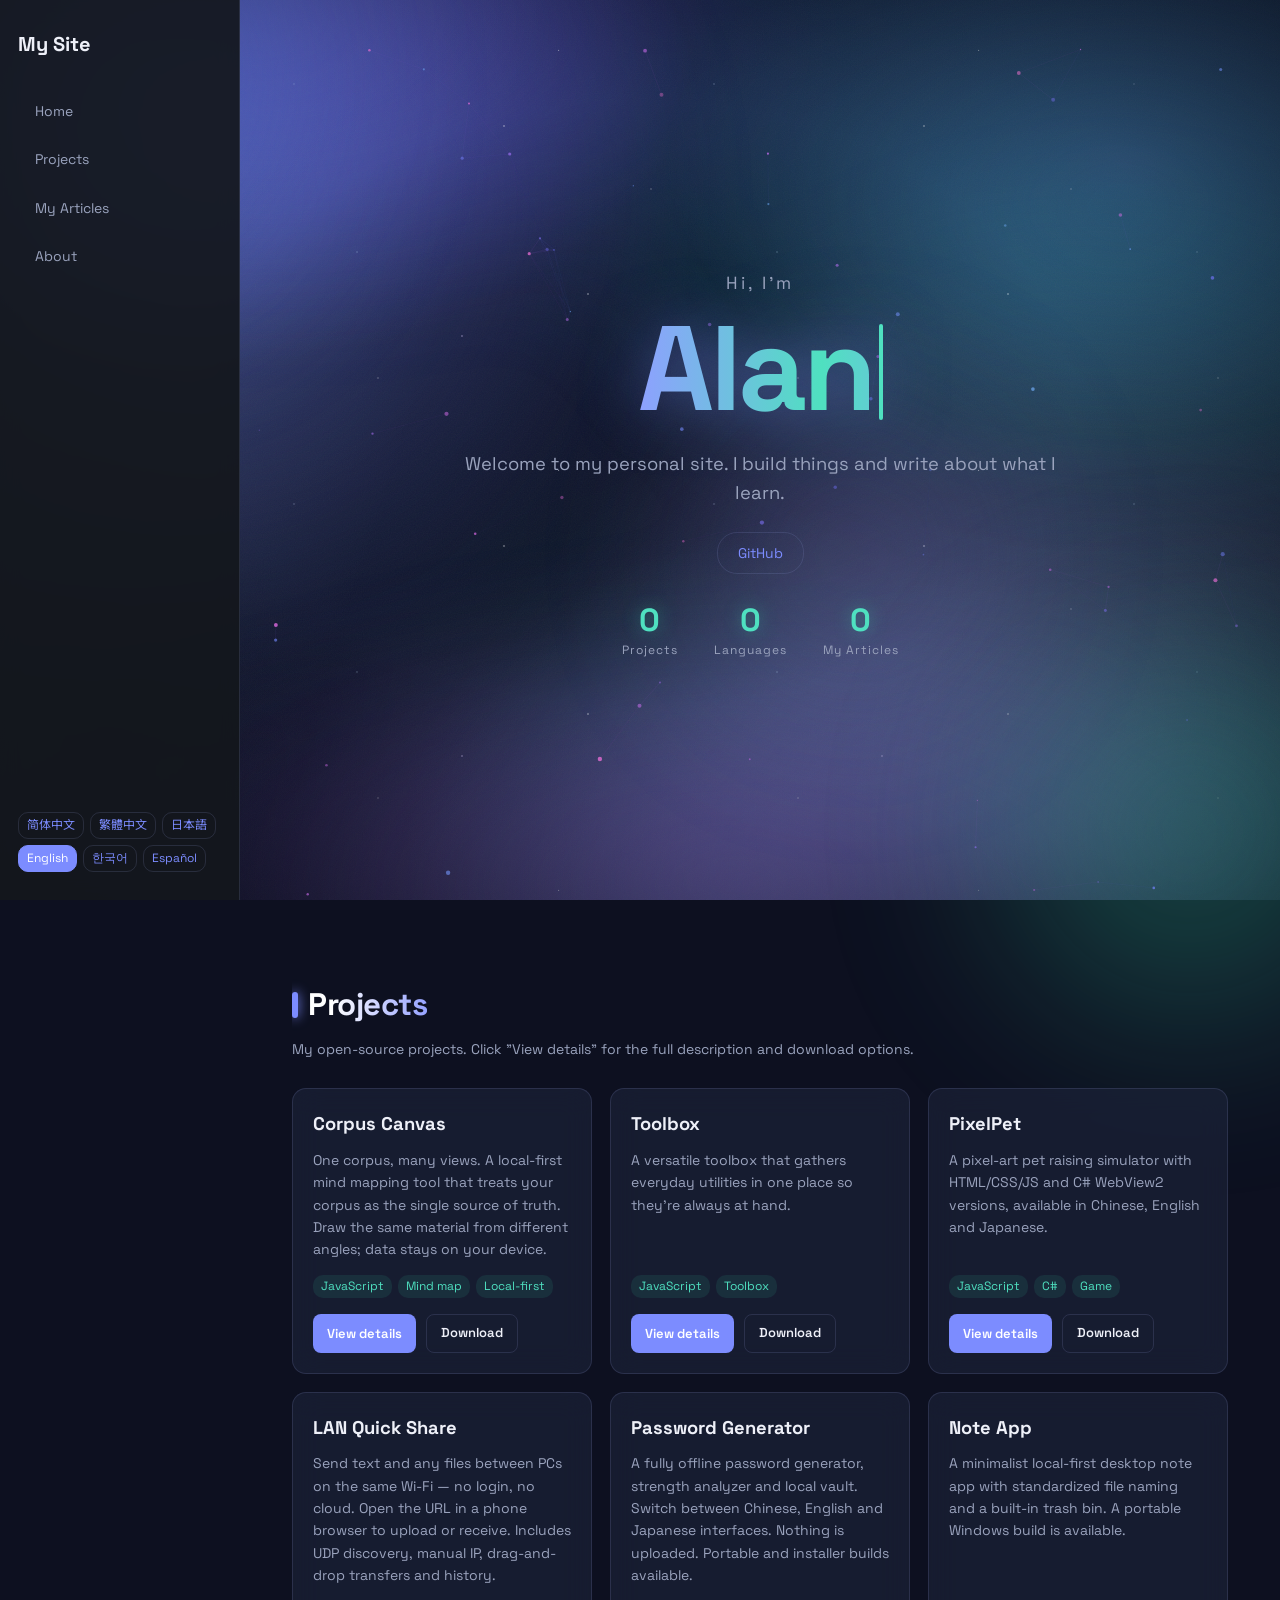
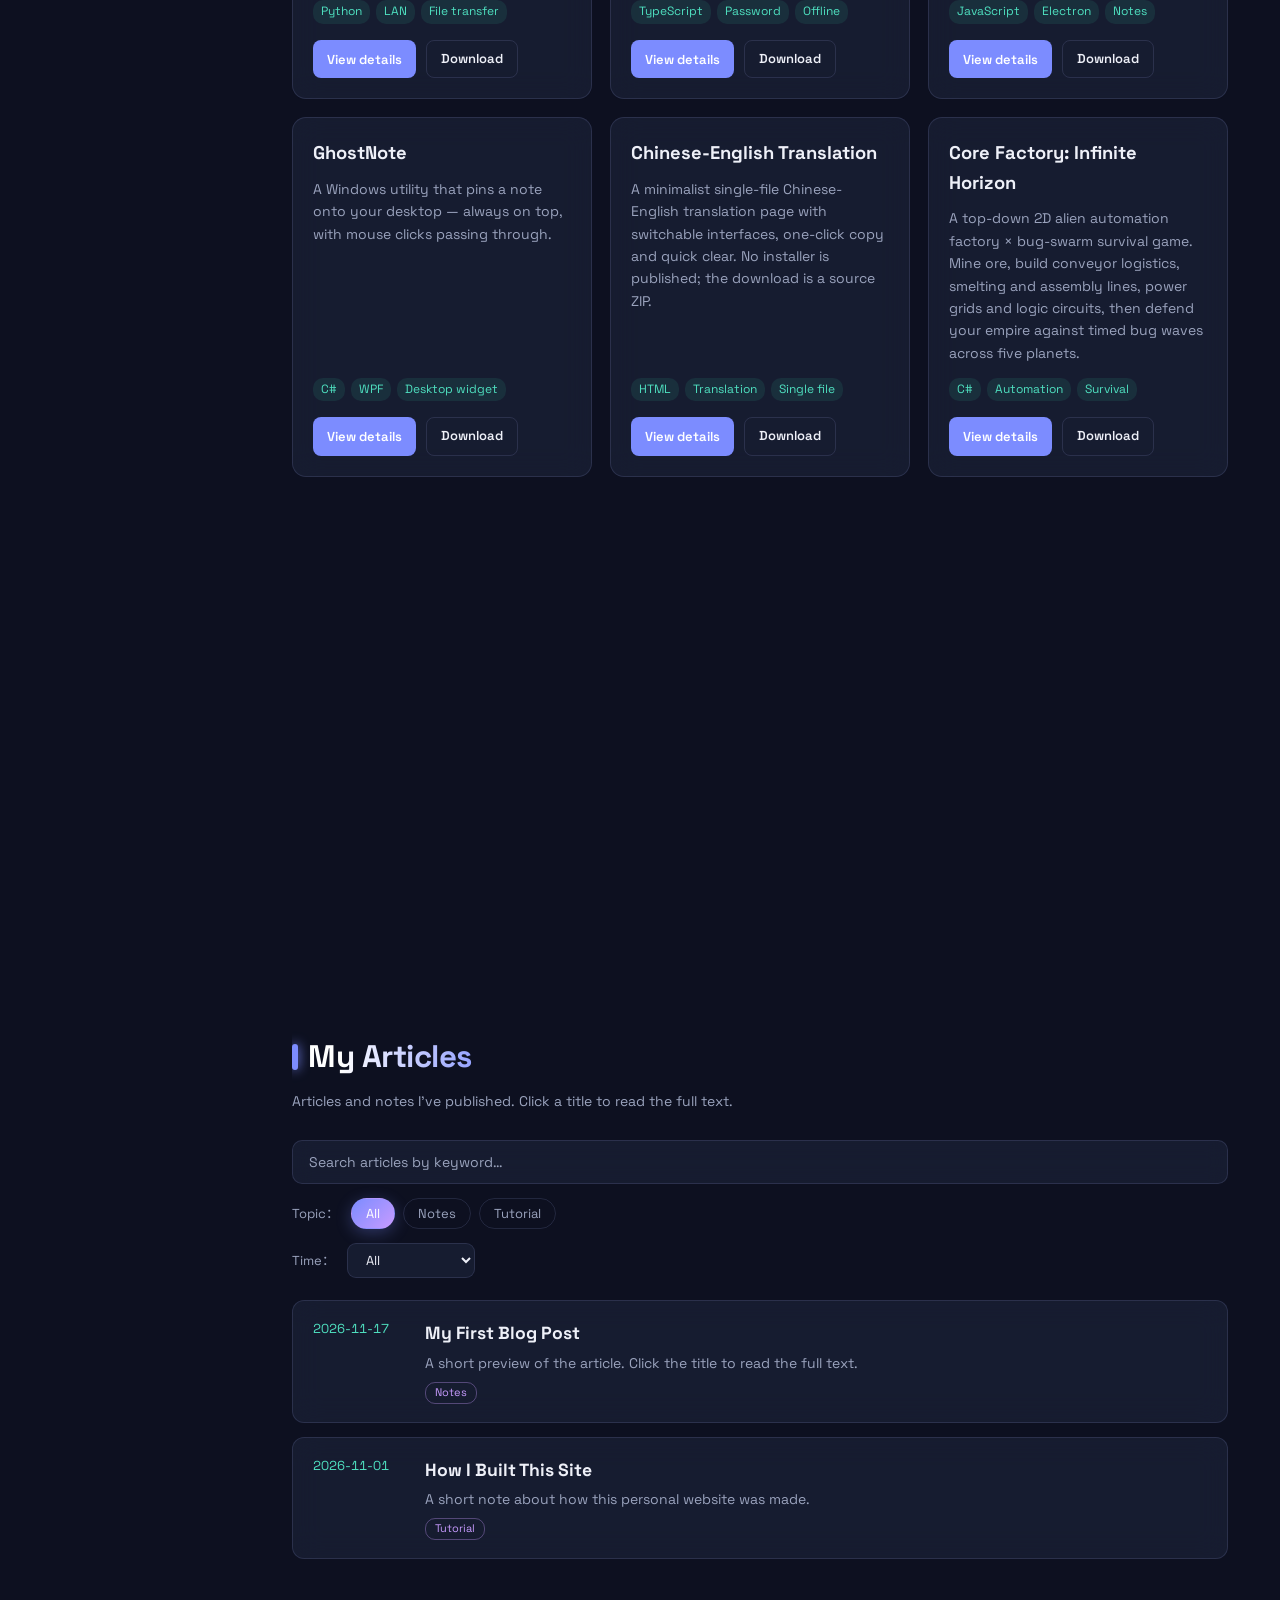
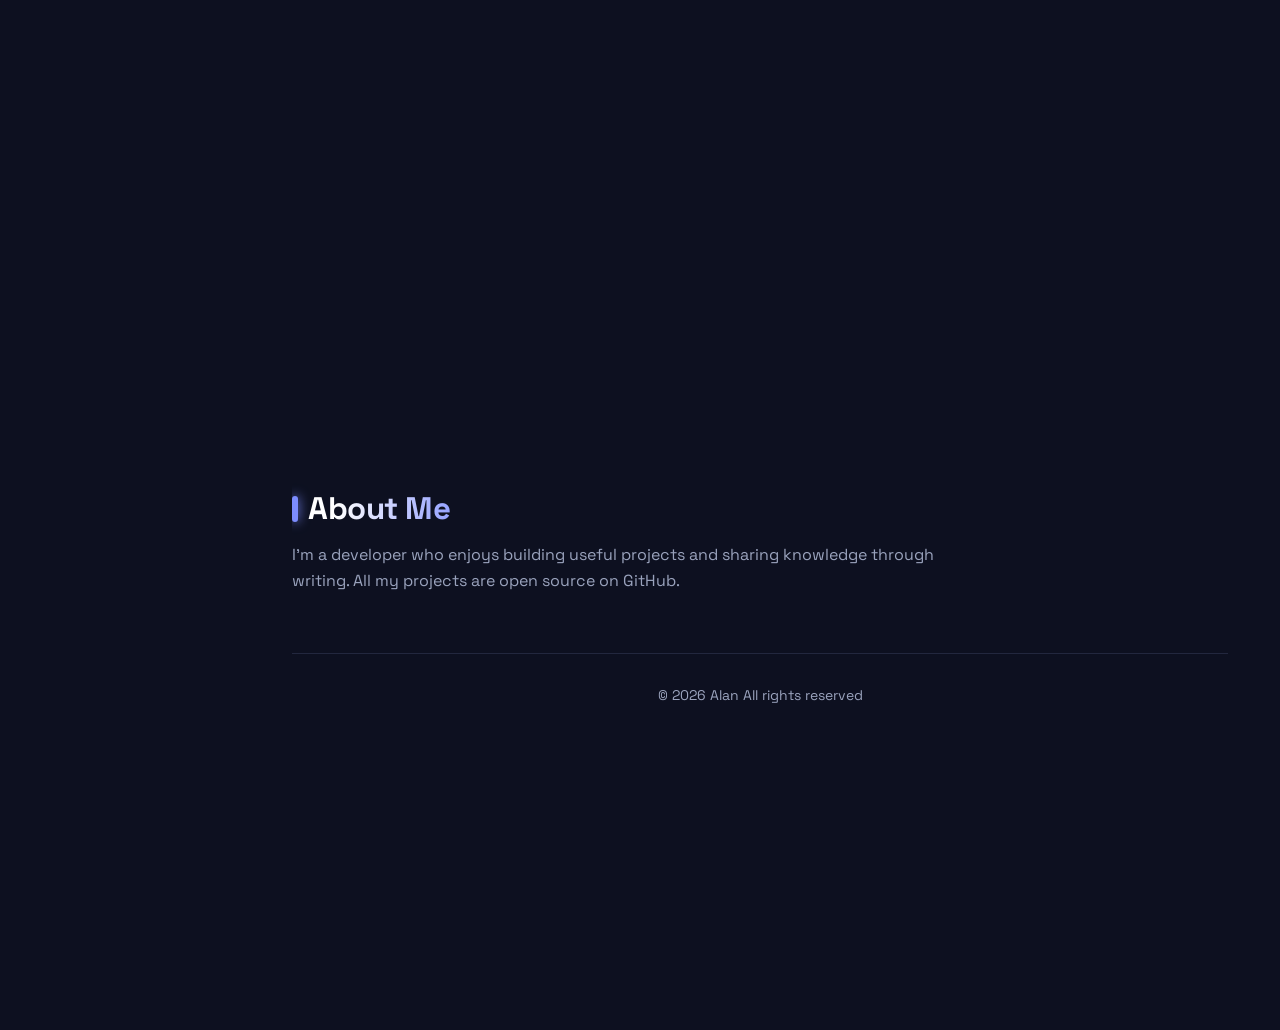
==== commit 8b82ed77: "Add article search/filter, particle background, fix nav highlight and clipping" ====
--- a/index.html
+++ b/index.html
@@ -39,10 +39,6 @@
         <div class="stat"><b data-count="0" id="countArticles">0</b><span id="statArticles"></span></div>
       </div>
 
-      <div class="marquee" id="marquee">
-        <div class="marquee-track" id="marqueeTrack"></div>
-      </div>
-
       <div class="scroll-hint" id="scrollHint">
         <span id="scrollText"></span><span class="arrow">↓</span>
       </div>
@@ -57,7 +53,19 @@
     <section class="page" id="articles">
       <h2 id="hArticles" class="reveal"></h2>
       <p class="section-note reveal" id="noteArticles"></p>
+      <div class="article-tools reveal">
+        <input id="articleSearch" class="article-search" type="search" autocomplete="off" />
+        <div class="filter-group">
+          <span class="filter-label" id="filterTopicLabel"></span>
+          <div class="chips" id="topicChips"></div>
+        </div>
+        <div class="filter-group">
+          <span class="filter-label" id="filterTimeLabel"></span>
+          <select id="timeFilter" class="article-select"></select>
+        </div>
+      </div>
       <div class="articles" id="articleList"></div>
+      <p class="no-result" id="noResult"></p>
     </section>
 
     <section class="page" id="about">
@@ -88,18 +96,10 @@
 $("statProjects").textContent = T("statProjects");
 $("statLangs").textContent = T("statLangs");
 $("statArticles").textContent = T("articles");
-// 标题逐字点亮
+// 标题：包一层渐变文字（保证文字一定显示）
 function setTitle(id, text) {
-  const el = $(id);
-  el.innerHTML = '<span class="h2text"></span>';
-  const box = el.querySelector(".h2text");
-  [...text].forEach((ch, i) => {
-    const span = document.createElement("span");
-    span.className = "ch";
-    span.textContent = ch === " " ? "\u00A0" : ch;
-    span.style.transitionDelay = (i * 45) + "ms";
-    box.appendChild(span);
-  });
+  $(id).innerHTML = '<span class="h2text"></span>';
+  $(id).querySelector(".h2text").textContent = text;
 }
 setTitle("hProjects", T("sectionProjects"));
 $("noteProjects").textContent = T("projectsNote");
@@ -110,9 +110,6 @@
 
 $("socials").innerHTML = DATA.socials.map(s =>
   `<a href="${s.url}" target="_blank" rel="noopener">${s.label}</a>`).join("");
-
-const marqueeText = `<span>${T("marquee")}</span><b>✦</b>`;
-$("marqueeTrack").innerHTML = marqueeText + marqueeText + marqueeText + marqueeText;
 
 $("projectGrid").innerHTML = DATA.projects.map((p, idx) => `
   <article class="card reveal" data-href="${L(p.detail)}" style="transition-delay:${Math.min(idx,9)*70}ms">
@@ -125,14 +122,74 @@
     </div>
   </article>`).join("");
 
-$("articleList").innerHTML = DATA.articles.map((a, idx) => `
-  <article class="article reveal" data-href="${L(a.detail)}" style="transition-delay:${idx*100}ms">
-    <div class="date">${a.date}</div>
-    <div>
-      <h3>${C(a,"title")}</h3>
-      <div class="excerpt">${C(a,"excerpt")}</div>
-    </div>
-  </article>`).join("");
+/* 文章搜索 + 筛选 */
+const articleSearch = $("articleSearch");
+const topicChips = $("topicChips");
+const timeFilter = $("timeFilter");
+let activeCat = "all";
+let activeTime = "all";
+
+// 分类标签
+$("filterTopicLabel").textContent = T("filterTopic") + "：";
+$("filterTimeLabel").textContent = T("filterTime") + "：";
+articleSearch.placeholder = T("searchPlaceholder");
+$("noResult").textContent = T("noResult");
+
+const cats = [...new Set(DATA.articles.map(a => a.cat))];
+const catLabel = c => T(c === "notes" ? "catNotes" : "catTutorial");
+topicChips.innerHTML =
+  `<button class="chip active" data-cat="all">${T("filterAll")}</button>` +
+  cats.map(c => `<button class="chip" data-cat="${c}">${catLabel(c)}</button>`).join("");
+
+// 时间筛选：按年份
+const years = [...new Set(DATA.articles.map(a => a.date.slice(0, 4)))].sort().reverse();
+timeFilter.innerHTML =
+  `<option value="all">${T("filterAll")}</option>` +
+  `<option value="newest">${T("sortNewest")}</option>` +
+  `<option value="oldest">${T("sortOldest")}</option>` +
+  years.map(y => `<option value="${y}">${y}</option>`).join("");
+
+function renderArticles() {
+  const q = articleSearch.value.trim().toLowerCase();
+  let list = DATA.articles.map((a, i) => ({ a, i }));
+
+  // 关键字搜索：标题/摘要/正文
+  if (q) {
+    list = list.filter(({ a }) => {
+      const text = (C(a, "title") + " " + C(a, "excerpt") + " " + C(a, "content")).toLowerCase();
+      return text.includes(q);
+    });
+  }
+  // 主题筛选
+  if (activeCat !== "all") list = list.filter(({ a }) => a.cat === activeCat);
+  // 时间筛选 / 排序
+  if (activeTime === "newest") list.sort((x, y) => y.a.date.localeCompare(x.a.date));
+  else if (activeTime === "oldest") list.sort((x, y) => x.a.date.localeCompare(y.a.date));
+  else if (activeTime !== "all") list = list.filter(({ a }) => a.date.startsWith(activeTime));
+
+  $("articleList").innerHTML = list.map(({ a, i }) => `
+    <article class="article reveal in" data-href="${L(a.detail)}">
+      <div class="date">${a.date}</div>
+      <div>
+        <h3>${C(a, "title")}</h3>
+        <div class="excerpt">${C(a, "excerpt")}</div>
+        <span class="article-cat">${catLabel(a.cat)}</span>
+      </div>
+    </article>`).join("");
+
+  $("noResult").style.display = list.length ? "none" : "block";
+}
+
+articleSearch.addEventListener("input", renderArticles);
+topicChips.addEventListener("click", e => {
+  const chip = e.target.closest(".chip");
+  if (!chip) return;
+  activeCat = chip.dataset.cat;
+  topicChips.querySelectorAll(".chip").forEach(c => c.classList.toggle("active", c === chip));
+  renderArticles();
+});
+timeFilter.addEventListener("change", () => { activeTime = timeFilter.value; renderArticles(); });
+renderArticles();
 
 /* 整框点击：点卡片任意位置进入详情（下载按钮除外） */
 document.addEventListener("click", e => {
@@ -190,41 +247,46 @@
 }, { threshold: 0.12 });
 document.querySelectorAll(".reveal").forEach(el => io.observe(el));
 
-/* 导航高亮：用视口中间带 IntersectionObserver（最可靠，不受滚动方式影响） */
+/* 导航高亮：scroll 位置直接计算（最可靠，支持超高区块） */
 const pagesEls = [...document.querySelectorAll("main section.page")];
 const navLinks = [...document.querySelectorAll("#sidebar nav a")];
-function setActivePage(id) {
+let currentPage = "";
+function markPage(id) {
+  if (id === currentPage) return;
+  currentPage = id;
   navLinks.forEach(a => a.classList.toggle("active", a.dataset.sec === id));
   pagesEls.forEach(p => p.classList.toggle("active", p.id === id));
-  const sec = pagesEls.find(p => p.id === id);
-  if (sec) sec.classList.add("in"); // 触发标题逐字点亮
+}
+function detectPage() {
+  // 取滚动位置下方 40% 处落在哪个区块（视口上部即视为当前页）
+  const probe = scrollY + innerHeight * 0.4;
+  let active = pagesEls[0];
+  for (const p of pagesEls) {
+    if (p.offsetTop <= probe) active = p;
+  }
+  markPage(active.id);
+}
+
+/* 顶部进度条 + 回到顶部 + 背景视差 + 导航高亮 */
+function onScroll() {
+  const max = document.documentElement.scrollHeight - innerHeight;
+  $("progress").style.width = (max > 0 ? (scrollY / max) * 100 : 0) + "%";
+  $("toTop").classList.toggle("show", scrollY > 400);
+  const cinema = document.getElementById("cinema");
+  if (cinema) cinema.style.transform = `translateY(${Math.min(scrollY * 0.06, 120)}px)`;
+  detectPage();
+}
+addEventListener("scroll", onScroll, { passive: true });
+onScroll();
+$("toTop").onclick = () => scrollTo({ top: 0, behavior: "smooth" });
+
+/* 转场特效：只在点击左侧导航链接时播放一次 */
+navLinks.forEach(a => a.addEventListener("click", () => {
   const t = $("transition");
   t.classList.remove("play");
   void t.offsetWidth;
   t.classList.add("play");
-}
-const navObserver = new IntersectionObserver(entries => {
-  // 选出当前与中间带相交比例最高的区块
-  const visible = entries.filter(e => e.isIntersecting);
-  if (visible.length) {
-    visible.sort((a, b) => b.intersectionRatio - a.intersectionRatio);
-    setActivePage(visible[0].target.id);
-  }
-}, { rootMargin: "-40% 0px -40% 0px", threshold: [0, 0.01, 0.5, 1] });
-pagesEls.forEach(p => navObserver.observe(p));
-
-/* 顶部进度条 + 回到顶部 + 背景滚动视差 */
-function onScroll() {
-  const max = document.documentElement.scrollHeight - innerHeight;
-  $("progress").style.width = (max > 0 ? (scrollY / max) * 100 : 0) + "%";
-  $("toTop").classList.toggle("show", scrollY > 400);
-  // 背景随滚动缓慢视差移动（幅度明显，营造电影景深感）
-  const cinema = document.getElementById("cinema");
-  if (cinema) cinema.style.transform = `translateY(${scrollY * 0.12}px)`;
-}
-addEventListener("scroll", onScroll, { passive: true });
-onScroll();
-$("toTop").onclick = () => scrollTo({ top: 0, behavior: "smooth" });
+}));
 
 /* 每个页面加超大序号 */
 document.querySelectorAll("main section.page").forEach((sec, i) => {
--- a/site.css
+++ b/site.css
@@ -68,6 +68,10 @@
 .cinema-vignette{position:absolute;inset:0;
   background:radial-gradient(ellipse 75% 75% at 50% 45%,transparent 45%,rgba(3,5,14,.55) 100%)}
 
+/* 粒子星座画布 */
+.particle-canvas{position:fixed;inset:0;z-index:1;pointer-events:none;opacity:.85}
+@media(max-width:820px){.particle-canvas{opacity:.5}}
+
 /* 开场：丝滑淡出（无停顿、无图标） */
 .intro-curtain{position:fixed;inset:0;z-index:100;pointer-events:none;
   background:#0a0d1c;opacity:1;
@@ -77,14 +81,12 @@
 /* 标题高级质感 */
 section h2{font-size:2.2rem;margin-bottom:8px;display:flex;align-items:center;gap:12px;
   font-weight:800;letter-spacing:-.5px}
-section h2 .h2text{display:inline-flex;flex-wrap:wrap}
-section h2 .h2text .ch{
-  display:inline-block;opacity:0;transform:translateY(18px) rotateX(-60deg);
+section h2 .h2text{
+  display:inline-block;
   background:linear-gradient(92deg,#fff 10%,var(--accent) 60%,var(--accent3) 100%);
   -webkit-background-clip:text;background-clip:text;color:transparent;
-  background-size:200% auto;
-  transition:opacity .5s ease,transform .6s cubic-bezier(.2,1.2,.3,1)}
-.page.in h2 .h2text .ch{opacity:1;transform:none}
+  background-size:200% auto;animation:gradientShift 8s linear infinite}
+@keyframes gradientShift{to{background-position:200% center}}
 
 /* 顶部滚动进度 */
 .progress{position:fixed;top:0;left:0;height:3px;width:0;z-index:60;
@@ -154,7 +156,7 @@
 
 /* 每屏一页 */
 .page{min-height:100vh;scroll-snap-align:start;display:flex;flex-direction:column;
-  justify-content:center;padding:80px 0 50px;position:relative;overflow:hidden}
+  justify-content:center;padding:80px 0 50px;position:relative;overflow-x:clip;overflow-y:visible}
 
 /* 首页 */
 .hero{position:relative;text-align:center;align-items:center}
@@ -277,6 +279,30 @@
 .article h3 a{color:var(--text)}
 .article h3 a:hover{color:var(--accent)}
 .article .excerpt{color:var(--muted);font-size:14px}
+.article-cat{display:inline-block;margin-top:8px;font-size:11px;color:var(--accent3);
+  border:1px solid rgba(199,155,255,.35);border-radius:10px;padding:1px 9px}
+
+/* 文章搜索与筛选 */
+.article-tools{display:flex;flex-direction:column;gap:14px;margin-bottom:22px}
+.article-search{width:100%;padding:12px 16px;border-radius:10px;
+  background:var(--card);border:1px solid var(--border);color:var(--text);
+  font-size:14px;font-family:inherit;backdrop-filter:blur(10px);
+  transition:border-color .25s,box-shadow .25s}
+.article-search:focus{outline:none;border-color:var(--accent);
+  box-shadow:0 0 0 3px rgba(124,140,255,.15)}
+.article-search::placeholder{color:var(--muted)}
+.filter-group{display:flex;align-items:center;gap:12px;flex-wrap:wrap}
+.filter-label{color:var(--muted);font-size:13px;white-space:nowrap}
+.chips{display:flex;gap:8px;flex-wrap:wrap}
+.chip{padding:6px 14px;border-radius:18px;font-size:13px;cursor:pointer;
+  background:transparent;border:1px solid var(--border);color:var(--muted);
+  font-family:inherit;transition:all .25s}
+.chip:hover{border-color:var(--accent2);color:var(--text)}
+.chip.active{background:linear-gradient(135deg,var(--accent),var(--accent3));
+  border-color:transparent;color:#fff;box-shadow:0 4px 16px rgba(124,140,255,.3)}
+.article-select{padding:7px 14px;border-radius:9px;background:var(--card);
+  border:1px solid var(--border);color:var(--text);font-size:13px;font-family:inherit;cursor:pointer}
+.no-result{display:none;color:var(--muted);text-align:center;padding:36px;font-size:15px}
 
 footer{border-top:1px solid var(--border);padding-top:30px;margin-top:60px;
   text-align:center;color:var(--muted);font-size:14px}
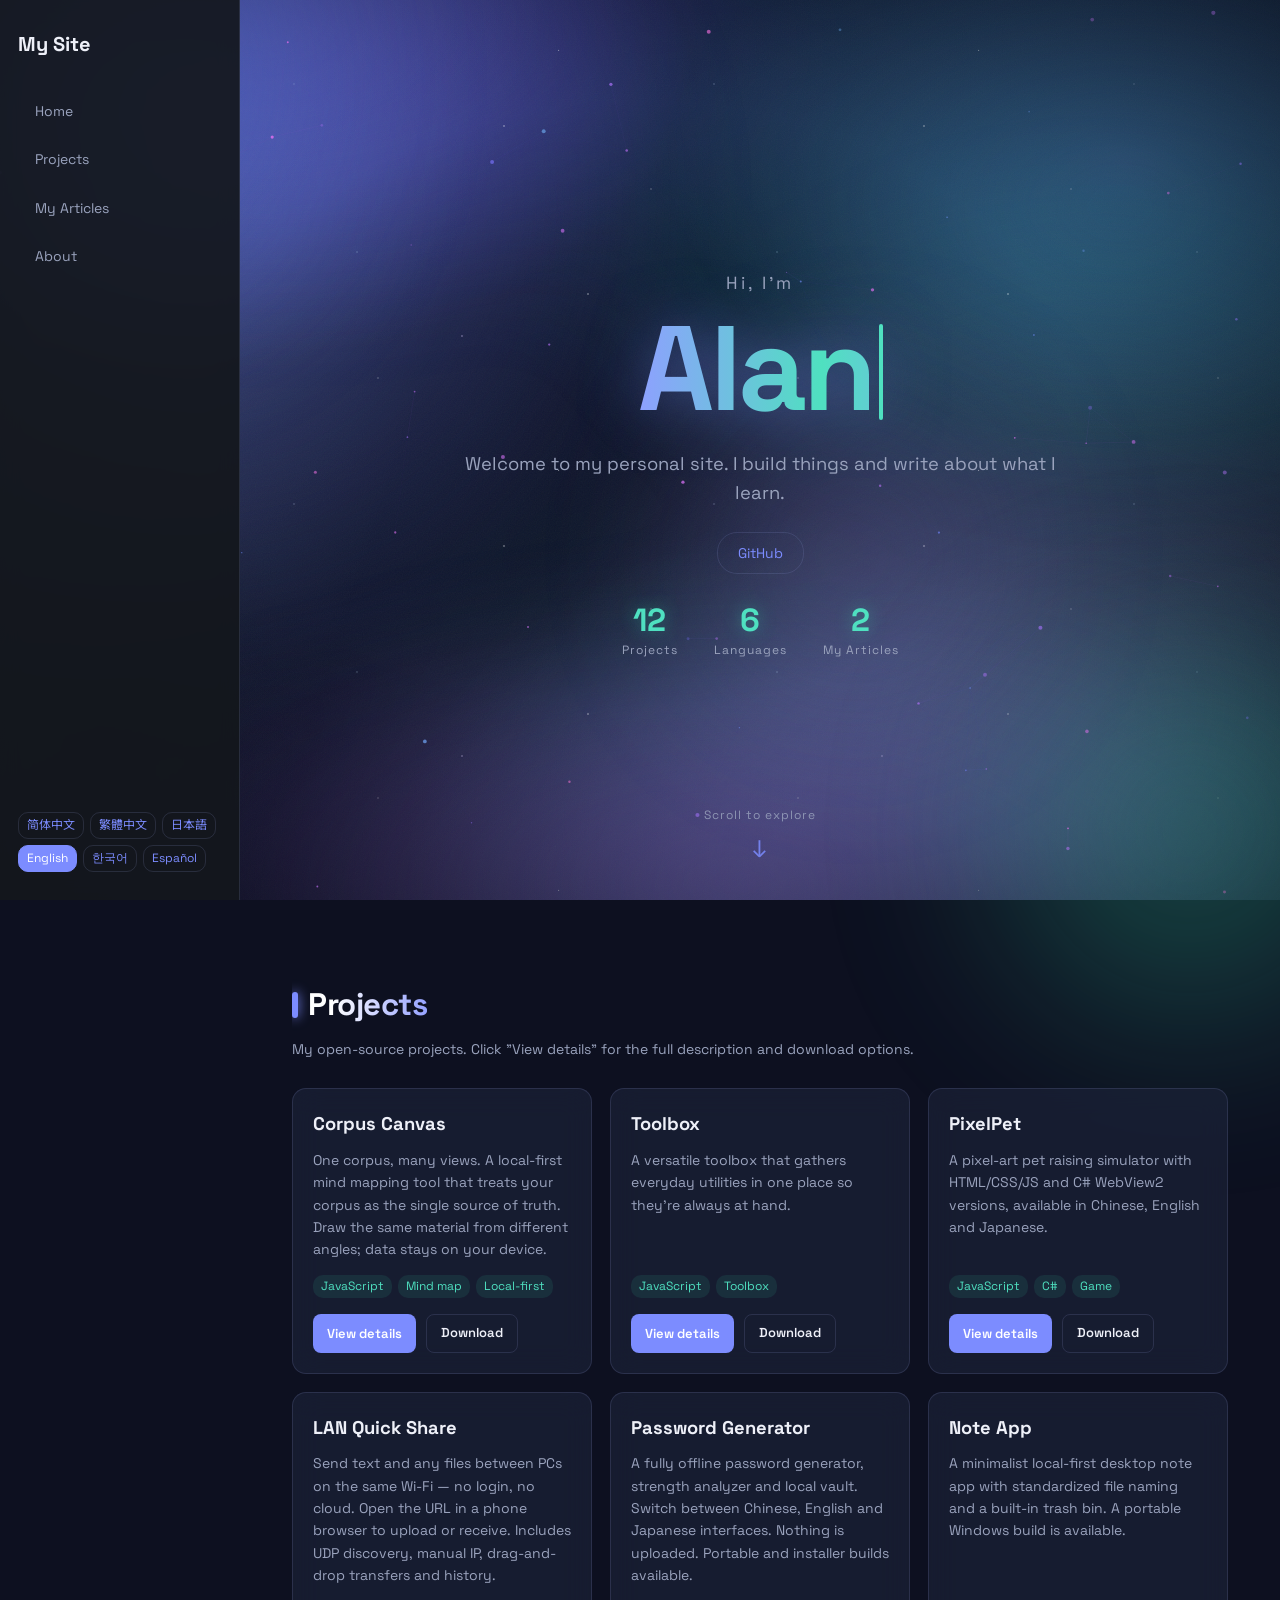
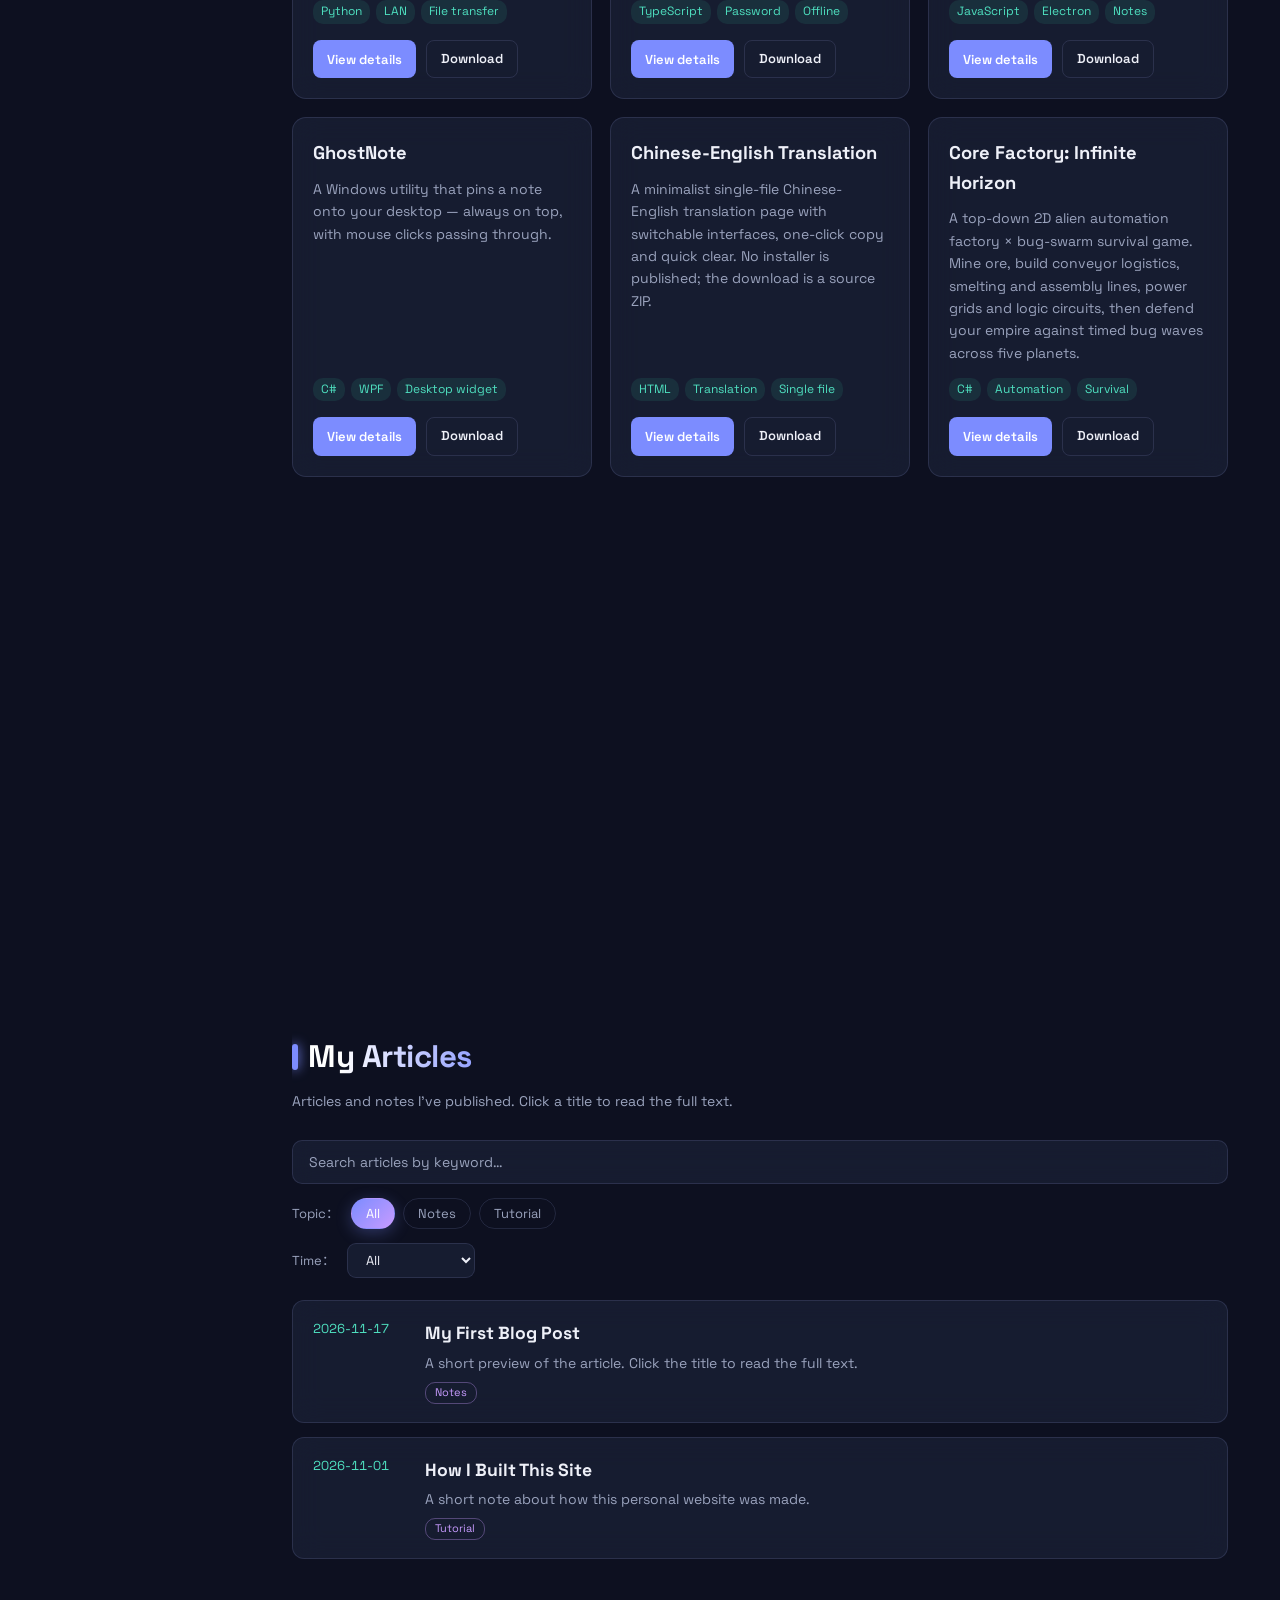
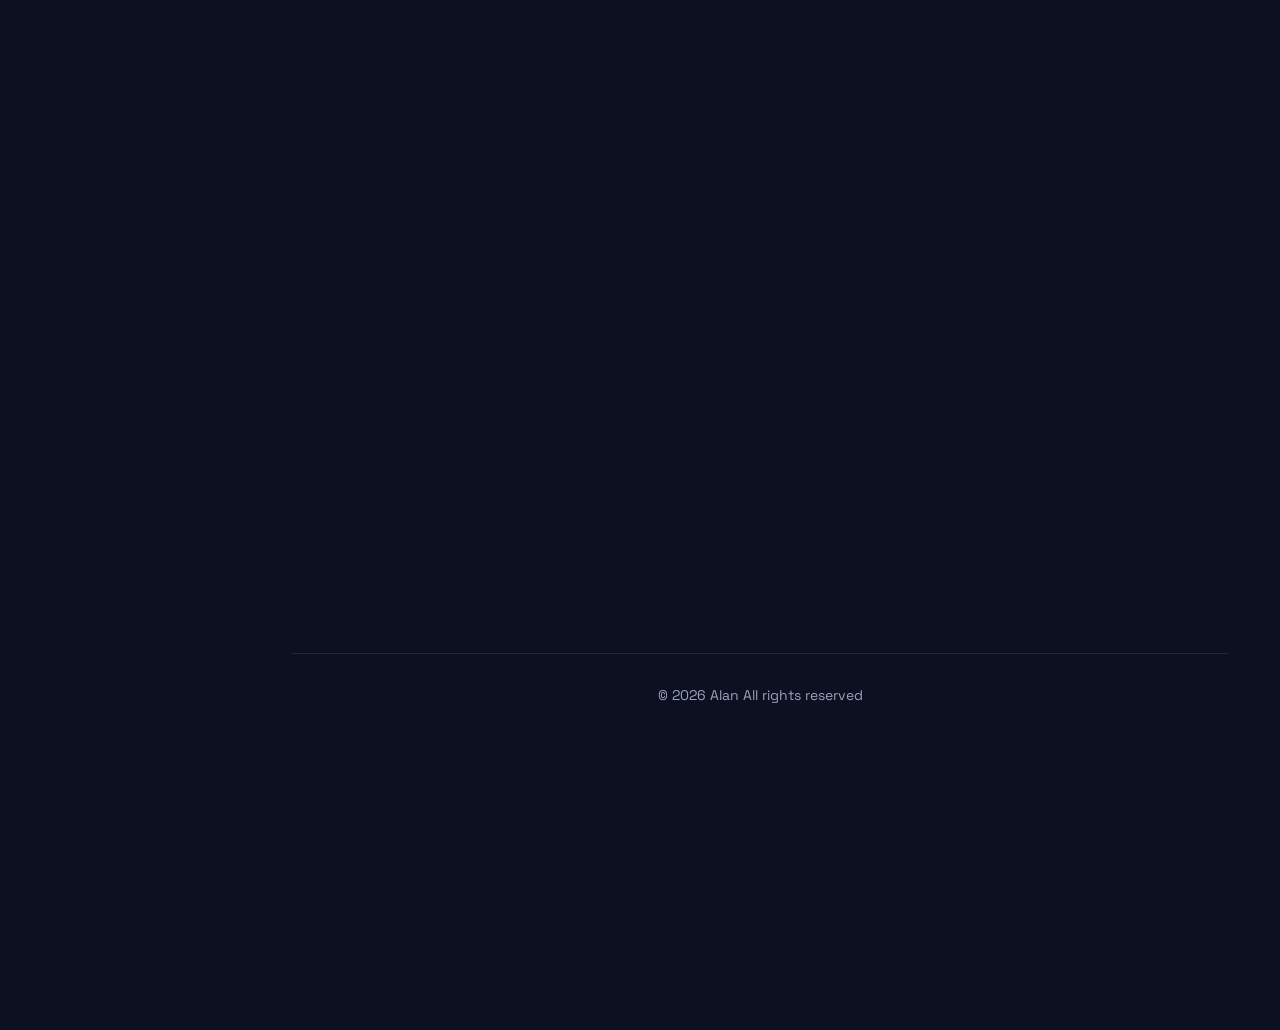
==== commit 192d2f91: "Fix countUp crash from marquee ref, nav highlight via rect scan, remove scroll-snap, smooth nav scro" ====
--- a/index.html
+++ b/index.html
@@ -232,7 +232,6 @@
       $("heroBio").classList.add("in");
       $("socials").classList.add("in");
       $("stats").classList.add("in");
-      $("marquee").classList.add("in");
       $("scrollHint").classList.add("in");
       document.querySelectorAll(".stat b").forEach(countUp);
     }
@@ -258,11 +257,14 @@
   pagesEls.forEach(p => p.classList.toggle("active", p.id === id));
 }
 function detectPage() {
-  // 取滚动位置下方 40% 处落在哪个区块（视口上部即视为当前页）
-  const probe = scrollY + innerHeight * 0.4;
+  // 取视口顶部往下 1/3 处的扫描线，看它落在哪个区块内（用视口坐标，最可靠）
+  const line = innerHeight * 0.33;
   let active = pagesEls[0];
   for (const p of pagesEls) {
-    if (p.offsetTop <= probe) active = p;
+    const r = p.getBoundingClientRect();
+    if (r.top <= line && r.bottom > line) { active = p; break; }
+    // 兜底：若扫描线已越过某区块底部，继续往后找
+    if (r.bottom <= line) active = p;
   }
   markPage(active.id);
 }
@@ -280,8 +282,15 @@
 onScroll();
 $("toTop").onclick = () => scrollTo({ top: 0, behavior: "smooth" });
 
-/* 转场特效：只在点击左侧导航链接时播放一次 */
-navLinks.forEach(a => a.addEventListener("click", () => {
+/* 导航链接：平滑滚动到对应区块（不重载页面）+ 转场特效 */
+navLinks.forEach(a => a.addEventListener("click", e => {
+  e.preventDefault();
+  const id = a.dataset.sec;
+  const target = document.getElementById(id);
+  if (target) {
+    target.scrollIntoView({ behavior: "smooth", block: "start" });
+    history.replaceState(null, "", "#" + id);
+  }
   const t = $("transition");
   t.classList.remove("play");
   void t.offsetWidth;
--- a/site.css
+++ b/site.css
@@ -4,7 +4,7 @@
   --accent3:#c79bff; --border:rgba(150,160,220,.16);
 }
 *{box-sizing:border-box;margin:0;padding:0}
-html{scroll-behavior:smooth;scroll-snap-type:y proximity;background:var(--bg)}
+html{scroll-behavior:smooth;background:var(--bg)}
 body{
   font-family:"Space Grotesk","Noto Sans SC",-apple-system,BlinkMacSystemFont,"Segoe UI",Roboto,"Microsoft YaHei",sans-serif;
   background:transparent;color:var(--text);line-height:1.6;overflow-x:hidden;
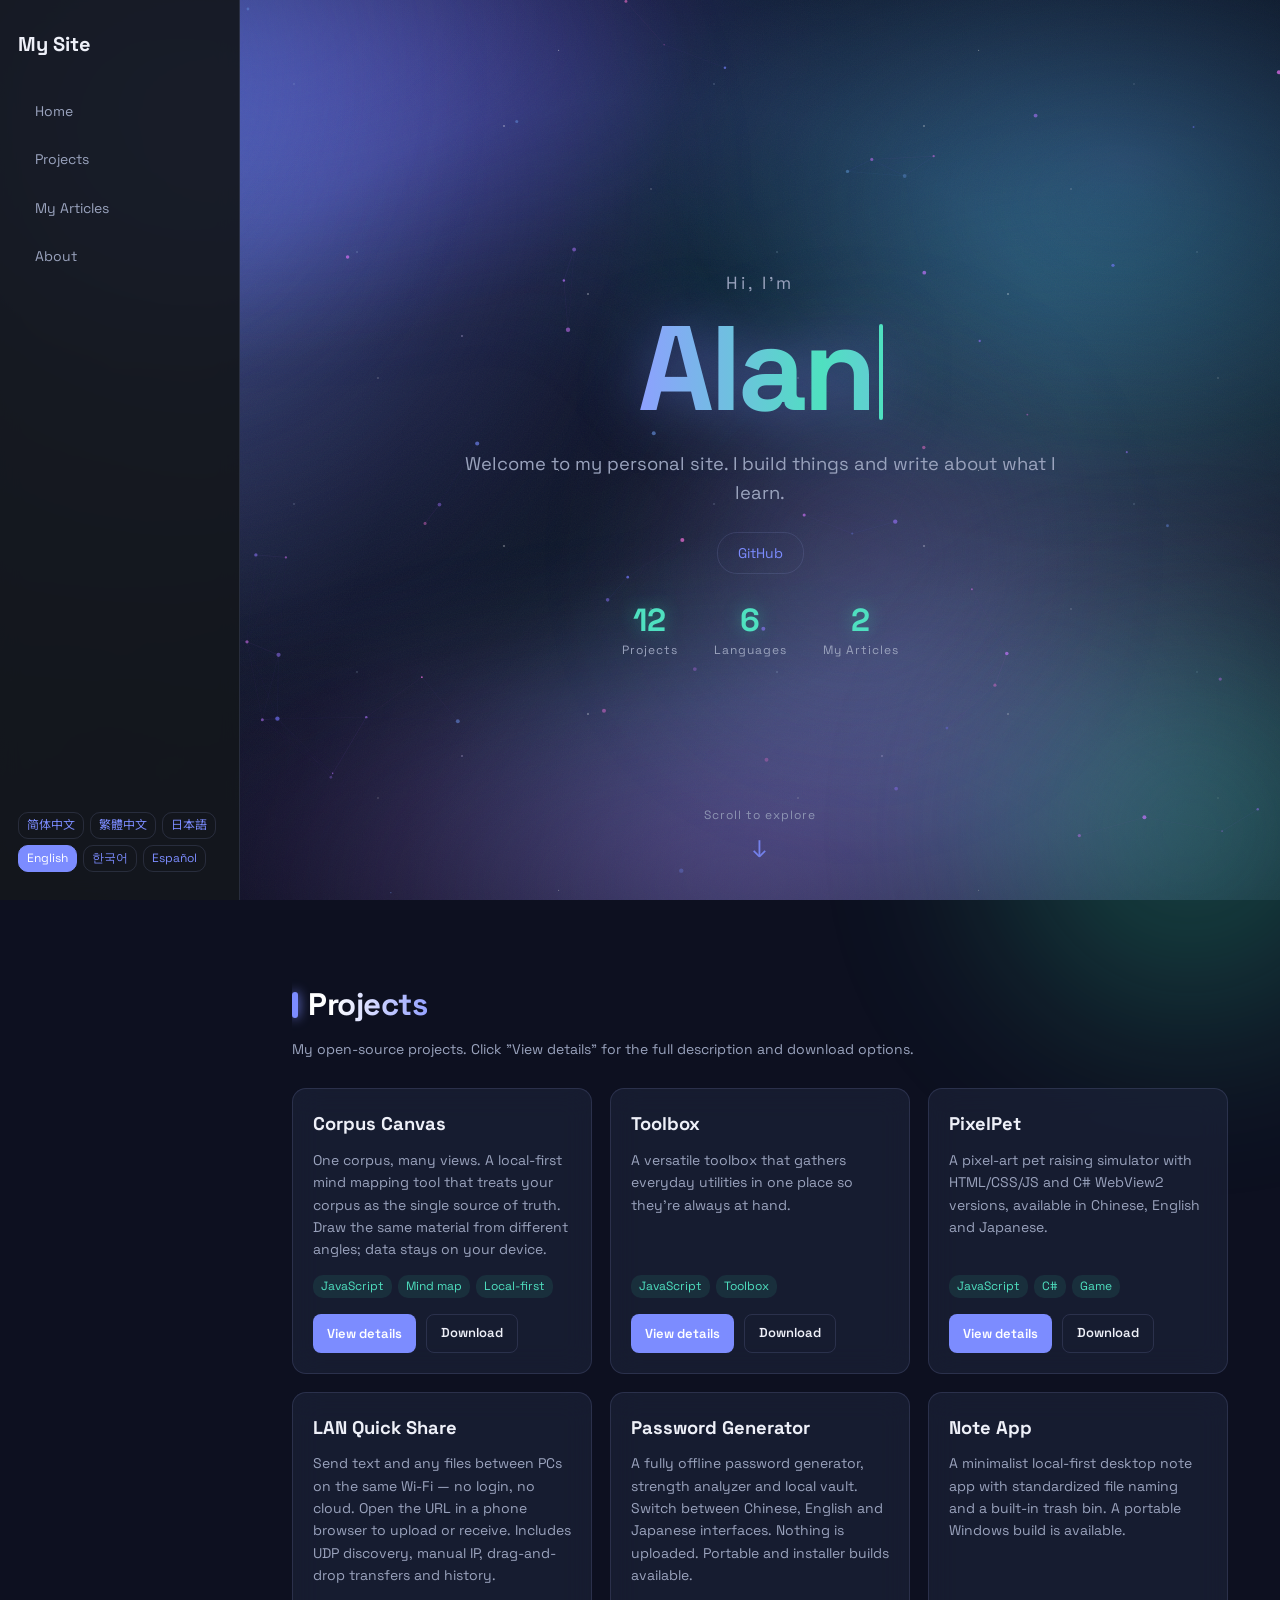
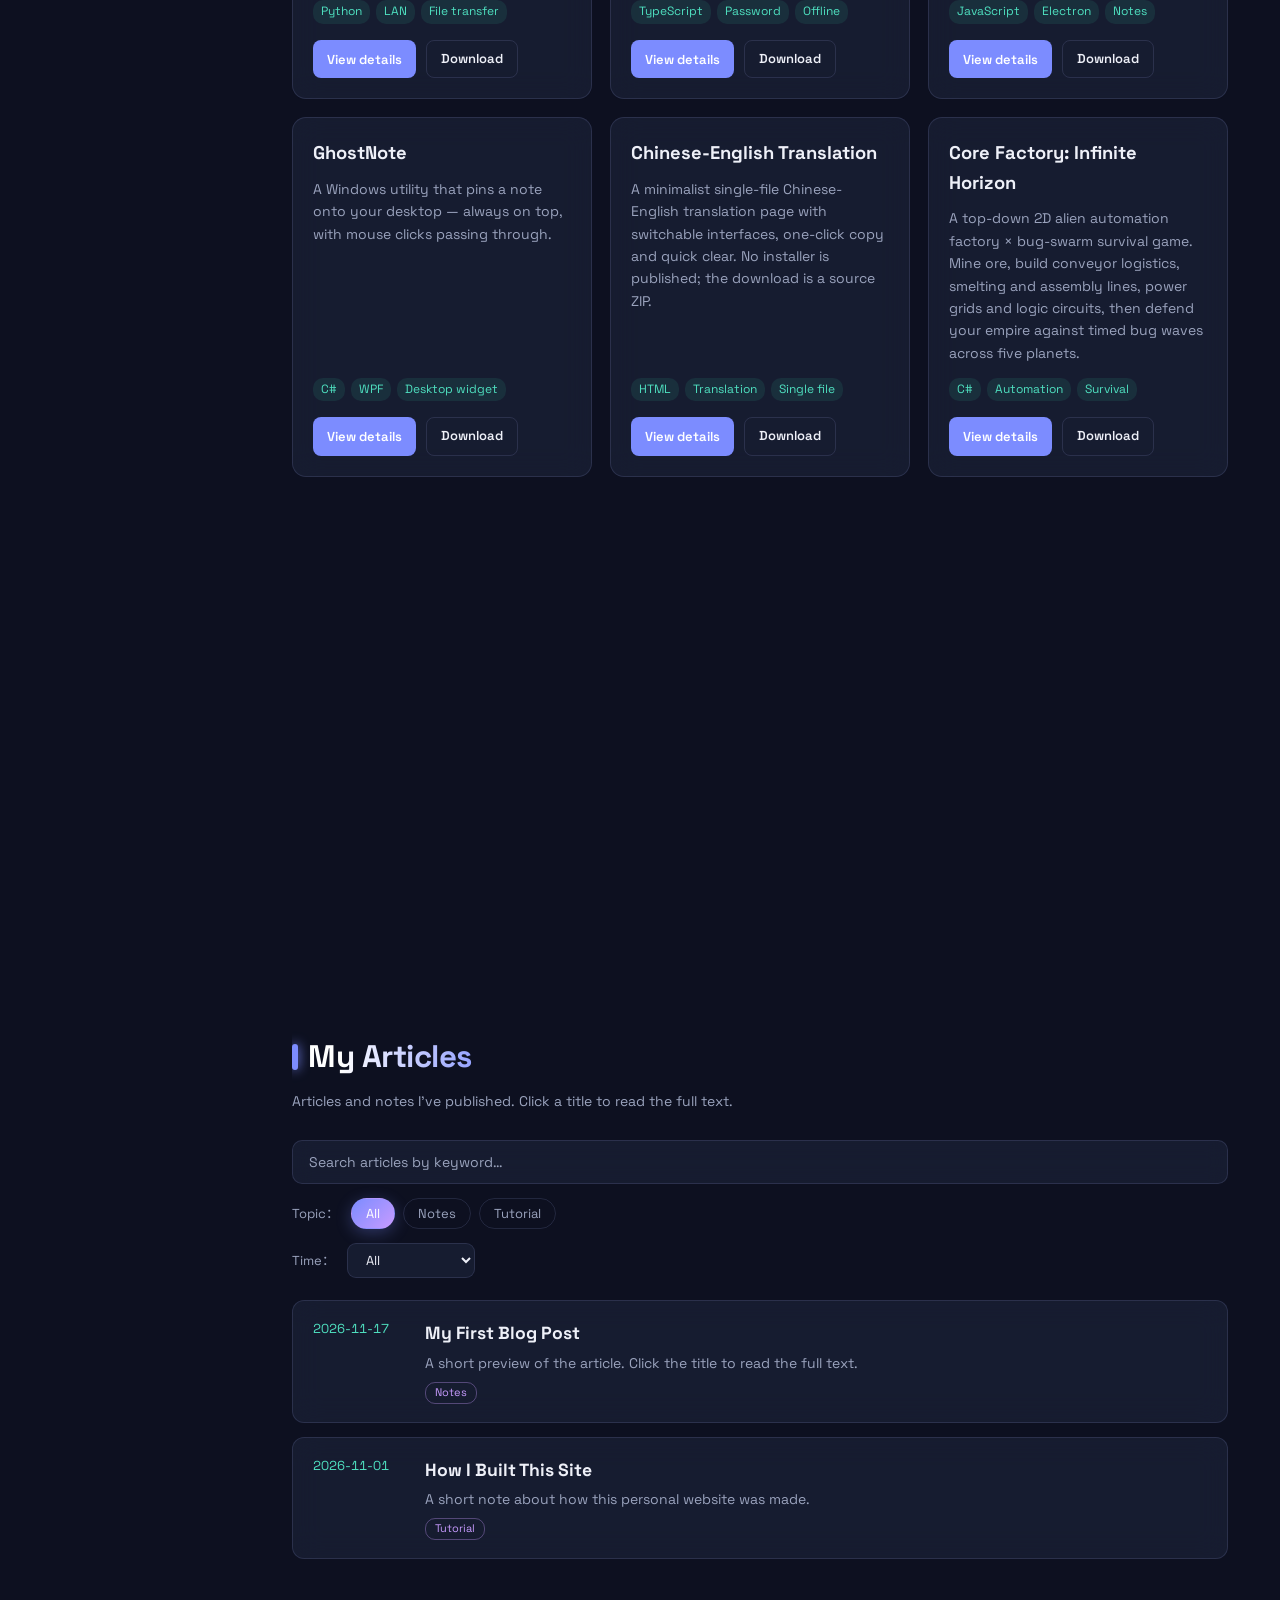
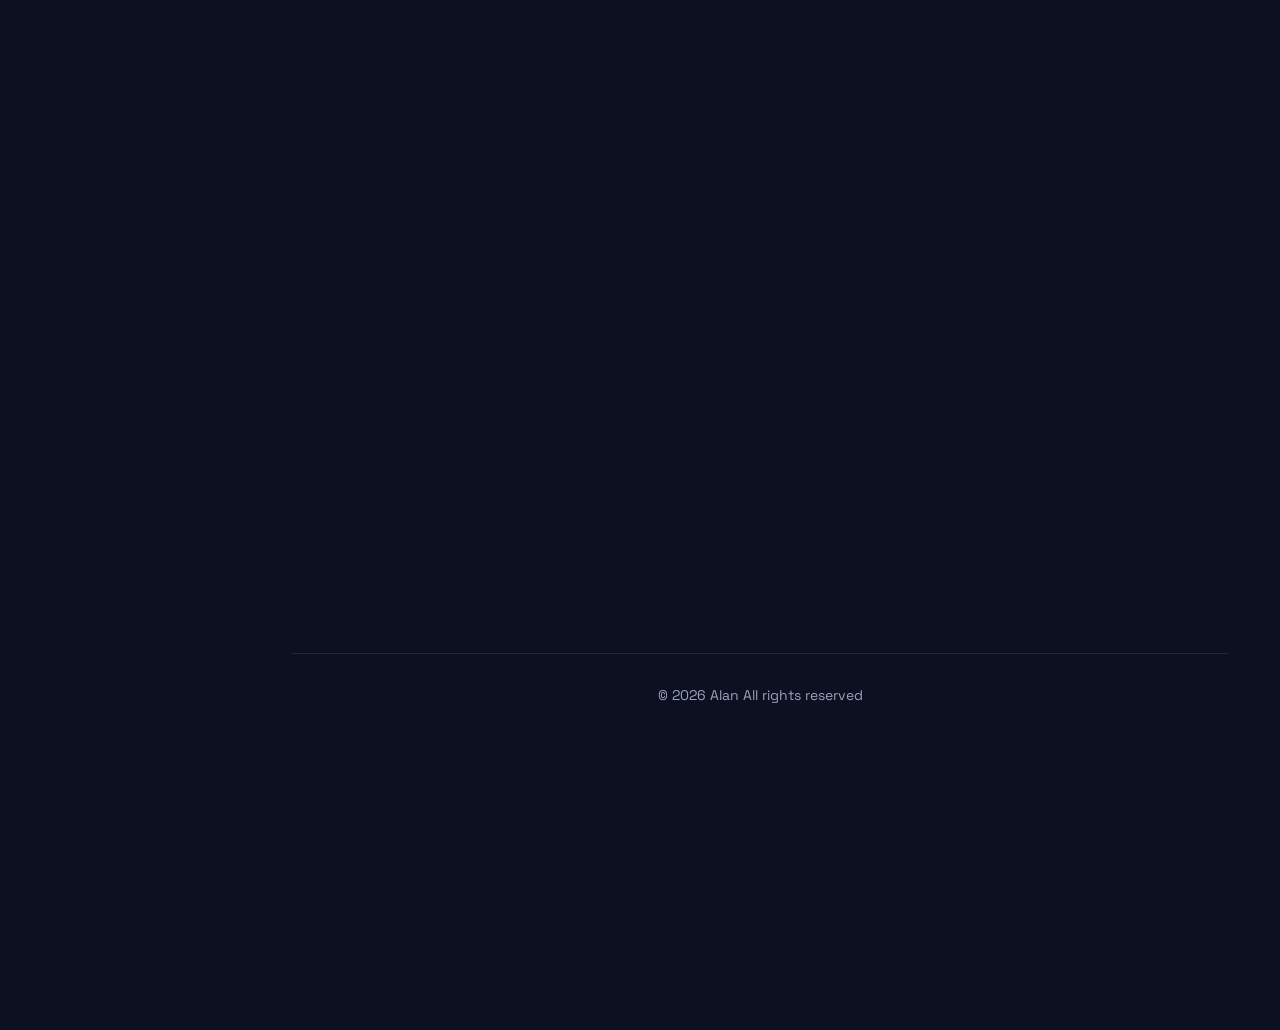
==== commit 3d27d633: "Fix nav scroll positioning" ====
--- a/index.html
+++ b/index.html
@@ -288,7 +288,9 @@
   const id = a.dataset.sec;
   const target = document.getElementById(id);
   if (target) {
-    target.scrollIntoView({ behavior: "smooth", block: "start" });
+    // 精确滚到区块顶部（用文档绝对位置，避免锚点/容器偏移导致露黑边）
+    const top = target.getBoundingClientRect().top + scrollY;
+    window.scrollTo({ top: top, behavior: "smooth" });
     history.replaceState(null, "", "#" + id);
   }
   const t = $("transition");
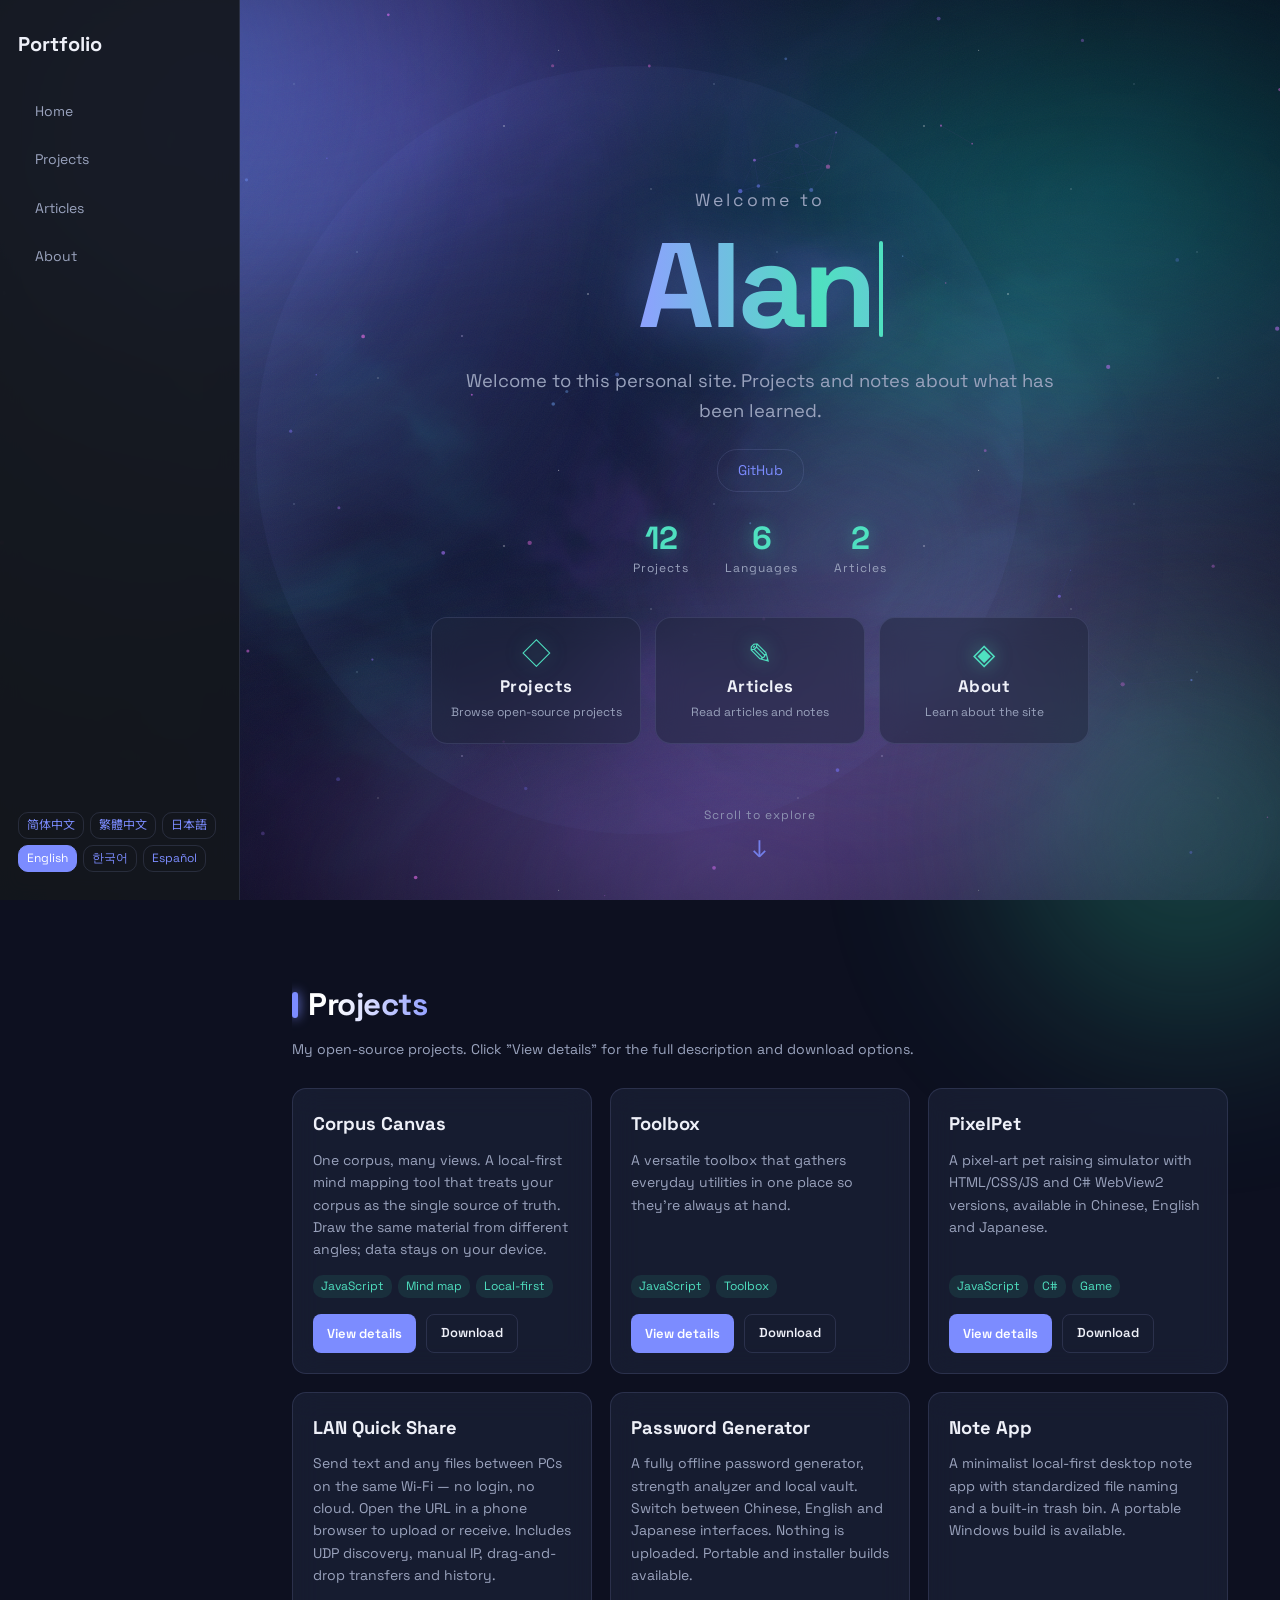
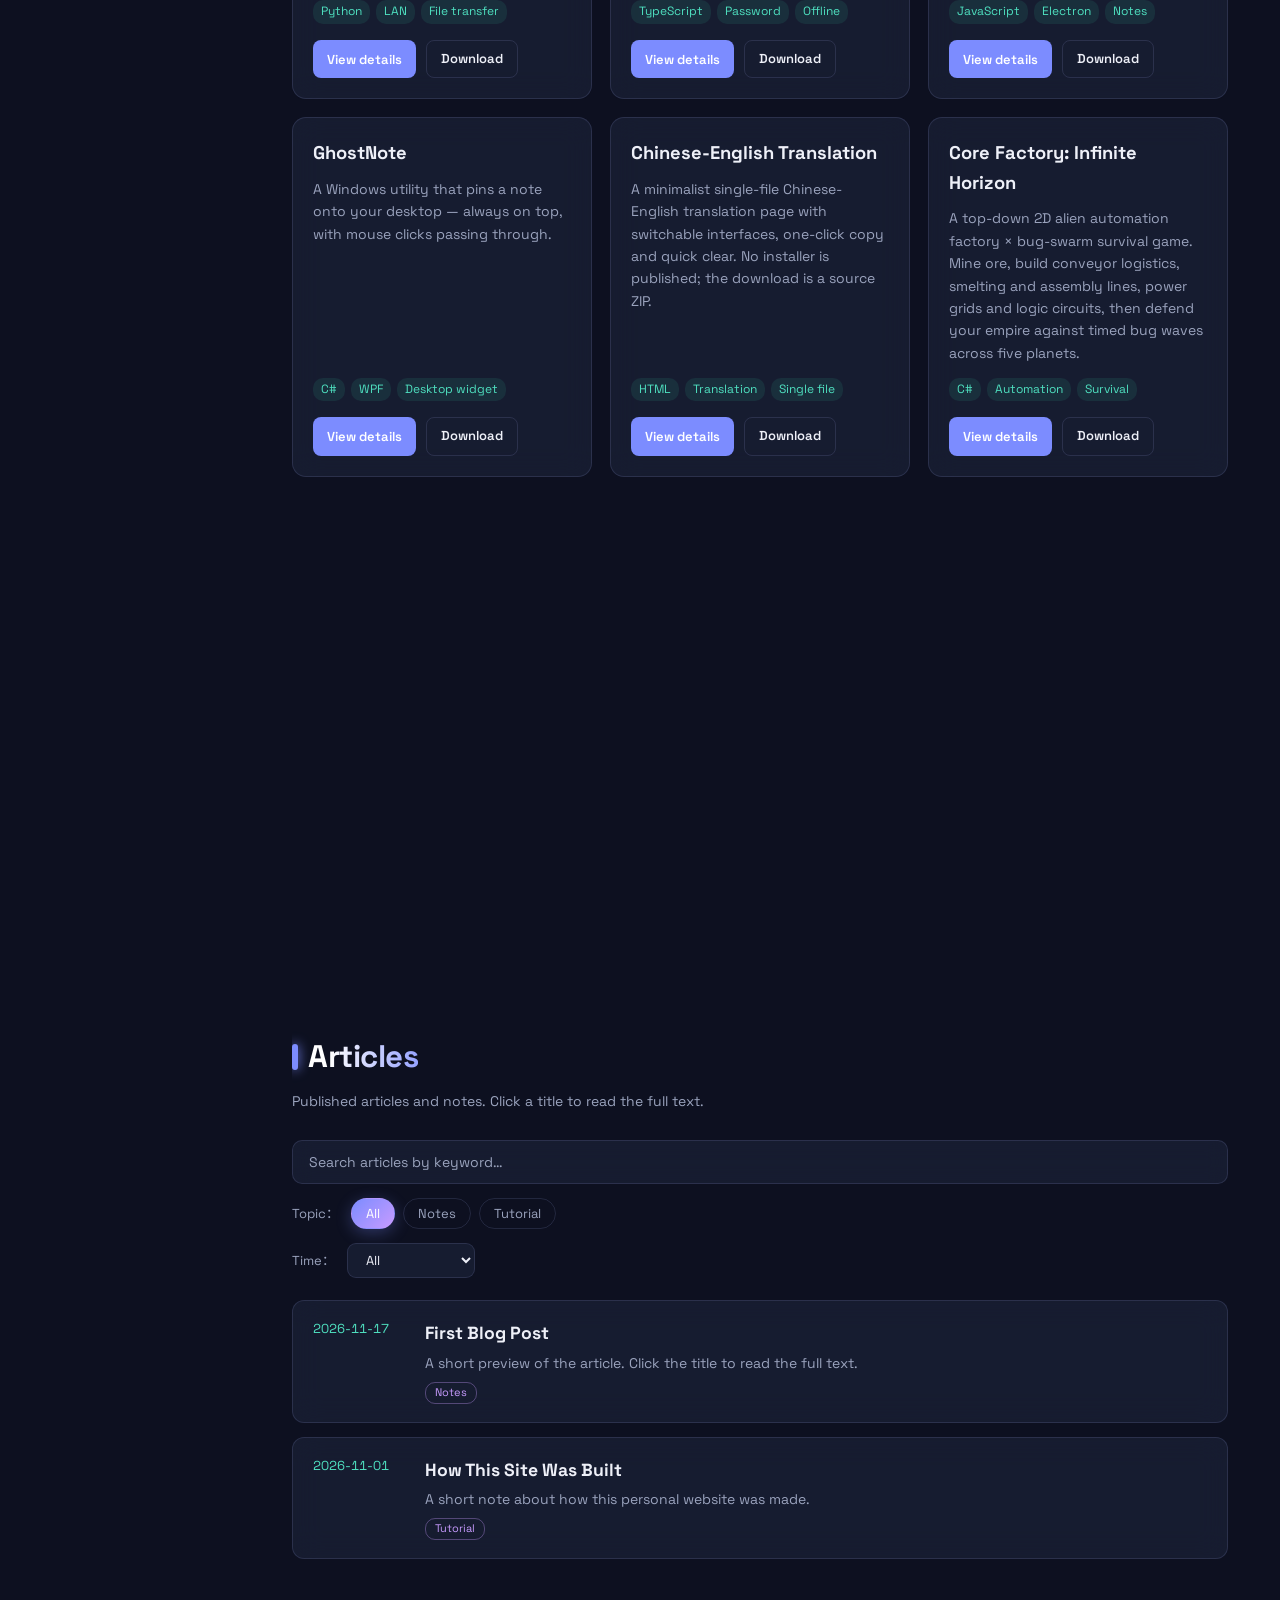
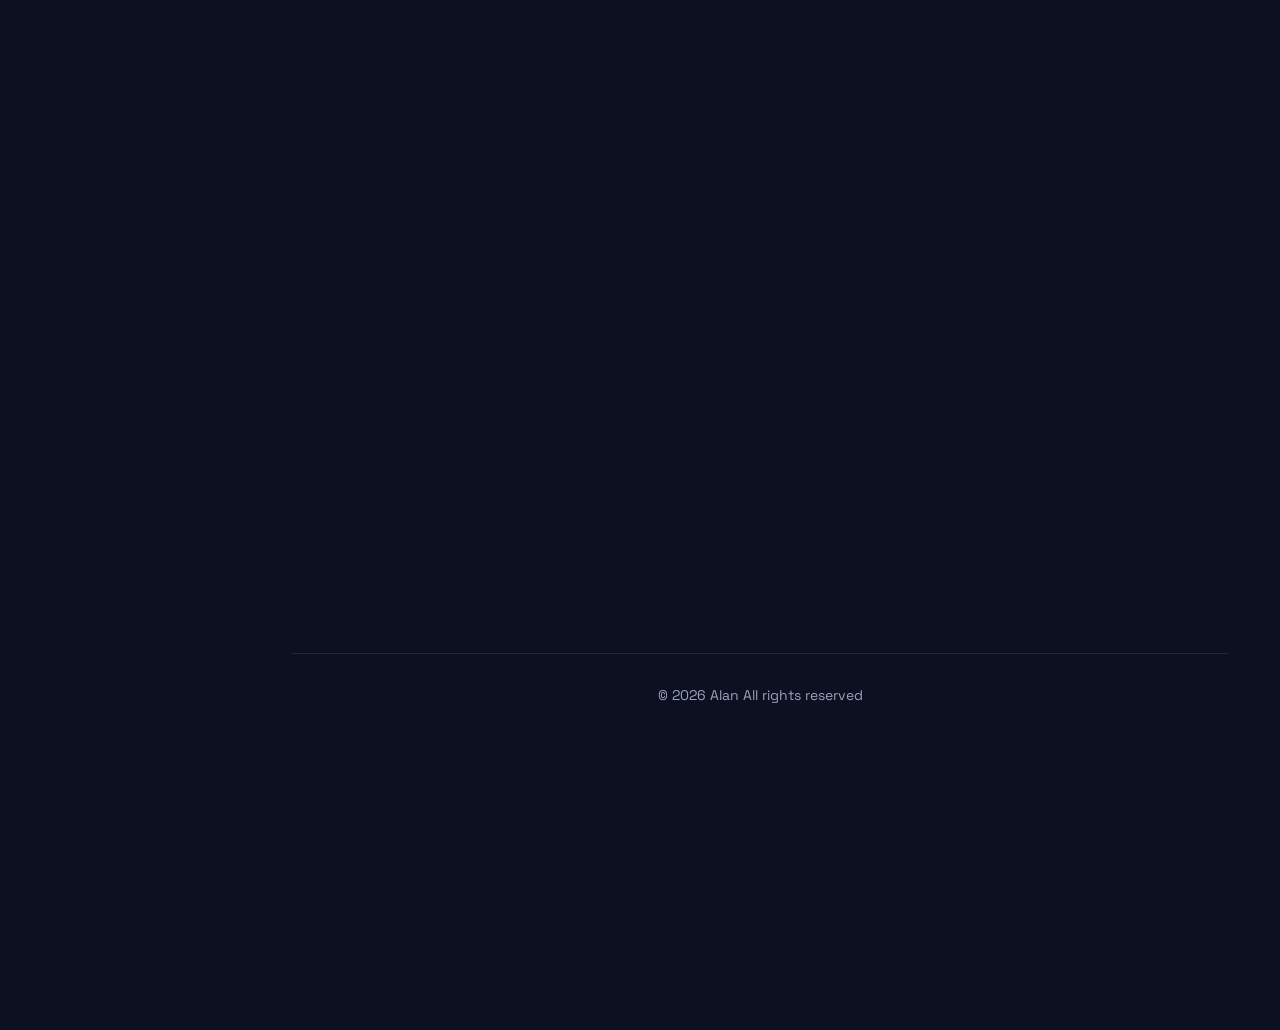
==== commit 33c81d34: "Add homepage quick-entry cards and deep-link support" ====
--- a/index.html
+++ b/index.html
@@ -39,6 +39,24 @@
         <div class="stat"><b data-count="0" id="countArticles">0</b><span id="statArticles"></span></div>
       </div>
 
+      <div class="entry-cards" id="entryCards">
+        <button class="entry-card" data-target="projects" type="button">
+          <span class="entry-icon">◇</span>
+          <span class="entry-title" id="entryProjectsTitle"></span>
+          <span class="entry-desc" id="entryProjectsDesc"></span>
+        </button>
+        <button class="entry-card" data-target="articles" type="button">
+          <span class="entry-icon">✎</span>
+          <span class="entry-title" id="entryArticlesTitle"></span>
+          <span class="entry-desc" id="entryArticlesDesc"></span>
+        </button>
+        <button class="entry-card" data-target="about" type="button">
+          <span class="entry-icon">◈</span>
+          <span class="entry-title" id="entryAboutTitle"></span>
+          <span class="entry-desc" id="entryAboutDesc"></span>
+        </button>
+      </div>
+
       <div class="scroll-hint" id="scrollHint">
         <span id="scrollText"></span><span class="arrow">↓</span>
       </div>
@@ -96,6 +114,13 @@
 $("statProjects").textContent = T("statProjects");
 $("statLangs").textContent = T("statLangs");
 $("statArticles").textContent = T("articles");
+// 首页直达入口
+$("entryProjectsTitle").textContent = T("projects");
+$("entryProjectsDesc").textContent = T("entryProjectsDesc");
+$("entryArticlesTitle").textContent = T("articles");
+$("entryArticlesDesc").textContent = T("entryArticlesDesc");
+$("entryAboutTitle").textContent = T("about");
+$("entryAboutDesc").textContent = T("entryAboutDesc");
 // 标题：包一层渐变文字（保证文字一定显示）
 function setTitle(id, text) {
   $(id).innerHTML = '<span class="h2text"></span>';
@@ -220,23 +245,24 @@
 const caret = document.createElement("span");
 caret.className = "caret";
 nameEl.appendChild(caret);
-setTimeout(() => $("hello").classList.add("in"), 120);
+setTimeout(() => $("hello").classList.add("in"), 80);
 setTimeout(function () {
   let i = 0;
   (function step() {
     if (i < fullName.length) {
       caret.insertAdjacentText("beforebegin", fullName[i]);
       i++;
-      setTimeout(step, 230);
+      setTimeout(step, 140);
     } else {
       $("heroBio").classList.add("in");
       $("socials").classList.add("in");
       $("stats").classList.add("in");
+      $("entryCards").classList.add("in");
       $("scrollHint").classList.add("in");
       document.querySelectorAll(".stat b").forEach(countUp);
     }
   })();
-}, 400);
+}, 250);
 
 /* 滚动淡入 */
 const io = new IntersectionObserver(entries => {
@@ -282,22 +308,37 @@
 onScroll();
 $("toTop").onclick = () => scrollTo({ top: 0, behavior: "smooth" });
 
-/* 导航链接：平滑滚动到对应区块（不重载页面）+ 转场特效 */
-navLinks.forEach(a => a.addEventListener("click", e => {
-  e.preventDefault();
-  const id = a.dataset.sec;
+/* 平滑滚动到区块（公共） */
+function goToSection(id) {
   const target = document.getElementById(id);
-  if (target) {
-    // 精确滚到区块顶部（用文档绝对位置，避免锚点/容器偏移导致露黑边）
-    const top = target.getBoundingClientRect().top + scrollY;
-    window.scrollTo({ top: top, behavior: "smooth" });
-    history.replaceState(null, "", "#" + id);
-  }
+  if (!target) return;
+  const top = target.getBoundingClientRect().top + scrollY;
+  window.scrollTo({ top: top, behavior: "smooth" });
+  history.replaceState(null, "", "#" + id);
   const t = $("transition");
   t.classList.remove("play");
   void t.offsetWidth;
   t.classList.add("play");
+}
+/* 导航链接 */
+navLinks.forEach(a => a.addEventListener("click", e => {
+  e.preventDefault();
+  goToSection(a.dataset.sec);
 }));
+/* 首页直达入口卡片 */
+document.querySelectorAll(".entry-card").forEach(card =>
+  card.addEventListener("click", () => goToSection(card.dataset.target)));
+
+/* 网址深链接：带 #xxx 打开时定位到对应区块（等布局稳定） */
+function goToHash() {
+  const id = location.hash.slice(1);
+  if (id && document.getElementById(id)) {
+    const top = document.getElementById(id).getBoundingClientRect().top + scrollY;
+    window.scrollTo({ top: top, behavior: "auto" });
+  }
+}
+addEventListener("load", () => setTimeout(goToHash, 100));
+addEventListener("hashchange", goToHash);
 
 /* 每个页面加超大序号 */
 document.querySelectorAll("main section.page").forEach((sec, i) => {
--- a/site.css
+++ b/site.css
@@ -14,14 +14,47 @@
 
 /* 电影感背景（深蓝紫渐变 + 网格 + 光晕 + 噪点 + 暗角 + 光束） */
 .cinema{position:fixed;inset:0;z-index:0;pointer-events:none;overflow:hidden;
-  background:
+  background:transparent}
+/* 手机无 shader，用 CSS 渐变兜底 */
+@media(max-width:820px){
+  .cinema{background:
     radial-gradient(ellipse 70% 55% at 12% 8%,rgba(74,92,230,.38),transparent 60%),
     radial-gradient(ellipse 60% 50% at 88% 18%,rgba(170,80,240,.30),transparent 60%),
     radial-gradient(ellipse 75% 60% at 78% 92%,rgba(30,170,180,.30),transparent 62%),
-    linear-gradient(155deg,#131a3a 0%,#0d1226 45%,#0a1a24 100%);
+    linear-gradient(155deg,#131a3a 0%,#0d1226 45%,#0a1a24 100%)}
 }
 /* 滚动视差：整个背景随页面滚动缓慢上移，让画面"活"起来 */
 .cinema{transition:transform .35s cubic-bezier(.2,.8,.2,1)}
+/* 透视网格：缓慢向观察者流动（科幻电影感） */
+.cinema-grid{position:absolute;left:-50%;right:-50%;bottom:-20%;height:70%;
+  background-image:
+    linear-gradient(rgba(124,140,255,.10) 1px,transparent 1px),
+    linear-gradient(90deg,rgba(124,140,255,.10) 1px,transparent 1px);
+  background-size:60px 60px;
+  transform:perspective(400px) rotateX(65deg);
+  transform-origin:bottom;opacity:.35;
+  mask-image:linear-gradient(to top,#000,transparent 75%);
+  animation:gridFlow 8s linear infinite}
+@keyframes gridFlow{to{background-position:0 60px,0 0}}
+/* 流星：几道斜向划过的光迹 */
+.cinema-meteors{position:absolute;inset:0;overflow:hidden}
+.cinema-meteors::before,.cinema-meteors::after{content:"";position:absolute;
+  width:160px;height:2px;background:linear-gradient(90deg,transparent,rgba(200,220,255,.9),transparent);
+  transform:rotate(-35deg);opacity:0;animation:meteor 9s ease-in infinite}
+.cinema-meteors::before{top:15%;left:-20%}
+.cinema-meteors::after{top:45%;left:-20%;animation-delay:4.5s;animation-duration:12s}
+@keyframes meteor{
+  0%{transform:translate(0,0) rotate(-35deg);opacity:0}
+  5%{opacity:.9}
+  25%{opacity:0;transform:translate(90vw,55vh) rotate(-35deg)}
+  100%{opacity:0;transform:translate(90vw,55vh) rotate(-35deg)}
+}
+/* 脉冲光环：中心缓慢呼吸的光晕 */
+.cinema-pulse{position:absolute;left:50%;top:50%;width:60vmax;height:60vmax;
+  transform:translate(-50%,-50%);border-radius:50%;
+  background:radial-gradient(circle,transparent 55%,rgba(124,140,255,.05) 70%,transparent 85%);
+  animation:pulse 7s ease-in-out infinite}
+@keyframes pulse{0%,100%{transform:translate(-50%,-50%) scale(.85);opacity:.4}50%{transform:translate(-50%,-50%) scale(1.15);opacity:.9}}
 .cinema-glow{position:absolute;inset:-20%;will-change:transform;
   background:
     radial-gradient(circle at 25% 30%,rgba(124,140,255,.34),transparent 32%),
@@ -68,8 +101,13 @@
 .cinema-vignette{position:absolute;inset:0;
   background:radial-gradient(ellipse 75% 75% at 50% 45%,transparent 45%,rgba(3,5,14,.55) 100%)}
 
+/* 原创 WebGL 流体极光（最底层） */
+.shader-canvas{position:fixed;inset:0;width:100%;height:100%;z-index:0;
+  pointer-events:none;opacity:.9}
+@media(max-width:820px){.shader-canvas{display:none}}
+
 /* 粒子星座画布 */
-.particle-canvas{position:fixed;inset:0;z-index:1;pointer-events:none;opacity:.85}
+.particle-canvas{position:fixed;inset:0;z-index:1;pointer-events:none;opacity:.7}
 @media(max-width:820px){.particle-canvas{opacity:.5}}
 
 /* 开场：丝滑淡出（无停顿、无图标） */
@@ -197,15 +235,33 @@
   text-shadow:0 0 18px rgba(51,214,166,.45)}
 .stat span{font-size:12px;color:var(--muted);letter-spacing:1px}
 
-/* 跑马灯 */
-.marquee{margin-top:34px;border-top:1px solid var(--border);border-bottom:1px solid var(--border);
-  padding:11px 0;overflow:hidden;opacity:0;transition:opacity 1s .4s}
-.marquee.in{opacity:1}
-.marquee-track{display:flex;width:max-content;animation:marquee 22s linear infinite}
-.marquee-track span{white-space:nowrap;padding:0 18px;color:var(--muted);
-  font-size:12px;letter-spacing:3px;text-transform:uppercase}
-.marquee-track b{color:var(--accent2);font-weight:400}
-@keyframes marquee{to{transform:translateX(-50%)}}
+/* 首页直达入口卡片 */
+.entry-cards{display:flex;gap:14px;justify-content:center;flex-wrap:wrap;margin-top:38px;
+  opacity:0;transform:translateY(18px);transition:opacity .7s .35s,transform .7s .35s}
+.entry-cards.in{opacity:1;transform:none}
+.entry-card{position:relative;display:flex;flex-direction:column;align-items:center;gap:6px;
+  width:210px;padding:22px 18px;border-radius:16px;cursor:pointer;
+  background:rgba(30,36,59,.5);border:1px solid var(--border);
+  backdrop-filter:blur(14px);color:var(--text);font-family:inherit;
+  transition:transform .35s cubic-bezier(.2,.9,.2,1),border-color .3s,box-shadow .35s,background .3s}
+.entry-card::after{content:"";position:absolute;inset:0;border-radius:16px;opacity:0;
+  background:radial-gradient(300px circle at 50% 0%,rgba(124,140,255,.22),transparent 65%);
+  transition:opacity .3s;pointer-events:none}
+.entry-card:hover{transform:translateY(-8px) scale(1.03);border-color:var(--accent);
+  background:rgba(40,48,80,.65);box-shadow:0 18px 40px rgba(0,0,0,.4),0 0 28px rgba(124,140,255,.18)}
+.entry-card:hover::after{opacity:1}
+.entry-icon{font-size:1.8rem;line-height:1;color:var(--accent2);
+  text-shadow:0 0 18px rgba(79,224,192,.5);transition:transform .35s}
+.entry-card:hover .entry-icon{transform:scale(1.15) rotate(-8deg)}
+.entry-title{font-size:1.05rem;font-weight:700;letter-spacing:.5px}
+.entry-desc{font-size:12px;color:var(--muted);line-height:1.5}
+@media(max-width:820px){
+  .entry-cards{gap:10px;margin-top:28px}
+  .entry-card{width:calc(50% - 5px);padding:16px 12px}
+  .entry-icon{font-size:1.5rem}
+  .entry-title{font-size:.95rem}
+  .entry-desc{font-size:11px}
+}
 
 .scroll-hint{position:absolute;bottom:32px;left:0;right:0;color:var(--muted);
   font-size:12px;letter-spacing:1px;opacity:0;transition:opacity 1s;
@@ -334,17 +390,31 @@
 
 @media(max-width:820px){
   .sidebar{position:sticky;top:0;left:auto;bottom:auto;width:100%;height:auto;
-    flex-direction:row;align-items:center;padding:10px 16px;gap:10px;flex-wrap:wrap}
-  .sidebar .logo{margin-bottom:0;font-size:1.1rem}
-  .sidebar nav{flex-direction:row;flex-wrap:wrap;gap:2px}
-  .sidebar nav a{padding:6px 9px;font-size:13px;border-left:none;border-bottom:2px solid transparent}
+    flex-direction:column;align-items:stretch;padding:10px 14px;gap:8px}
+  .sidebar .logo{margin-bottom:0;font-size:1.05rem}
+  .sidebar nav{flex-direction:row;flex-wrap:wrap;gap:2px;justify-content:flex-start}
+  .sidebar nav a{padding:5px 10px;font-size:13px;border-left:none;border-bottom:2px solid transparent}
   .sidebar nav a.active{border-left-color:transparent;border-bottom-color:var(--accent)}
   .sidebar nav a:hover{transform:none}
-  .langs{margin:0 0 0 auto}
+  .langs{margin:0;justify-content:flex-start;gap:5px}
+  .langs a{font-size:11px;padding:3px 7px}
   .main{margin-left:0}
-  .wrap{padding:0 20px}
+  .wrap{padding:0 20px;width:100%}
   .page{padding:70px 0 50px}
+  .hero{padding-left:16px;padding-right:16px}
+  .hero-bio{width:100%;max-width:100%;padding:0 8px;line-height:1.7}
   .scroll-hint{display:none}
-  .orb{display:none}
+  .orb,.cinema-grid,.cinema-meteors,.cinema-pulse,.cinema-beam{display:none}
   .card:hover{transform:translateY(-6px)}
-}
+  /* 手机排版优化 */
+  .hero h1{font-size:clamp(2.8rem,16vw,4rem)}
+  .hero-bio{font-size:1rem}
+  section h2{font-size:1.6rem}
+  .grid{grid-template-columns:1fr}
+  .article{flex-direction:column;gap:6px}
+  .article .date{min-width:0}
+  .stats{gap:22px}
+  .stat b{font-size:1.6rem}
+  .particle-canvas{opacity:.4}
+  .to-top{right:14px;bottom:14px;width:40px;height:40px}
+}
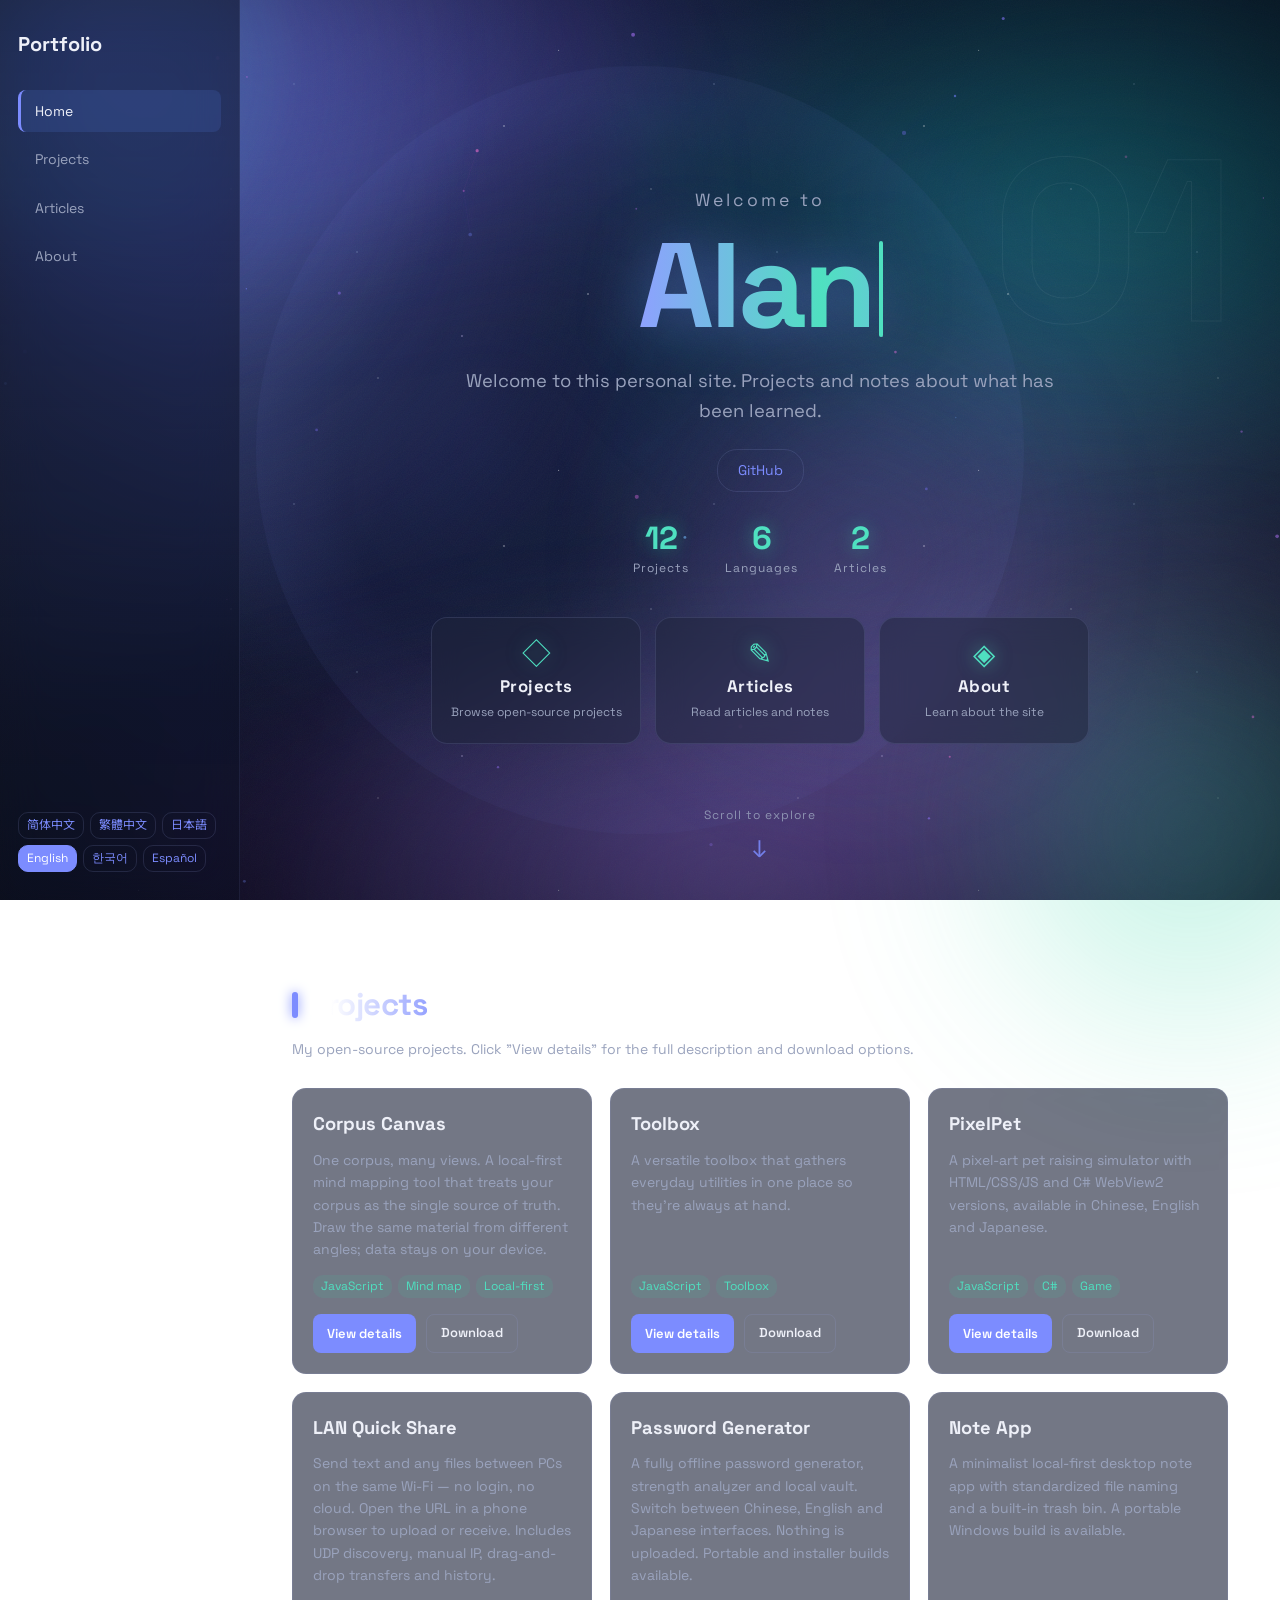
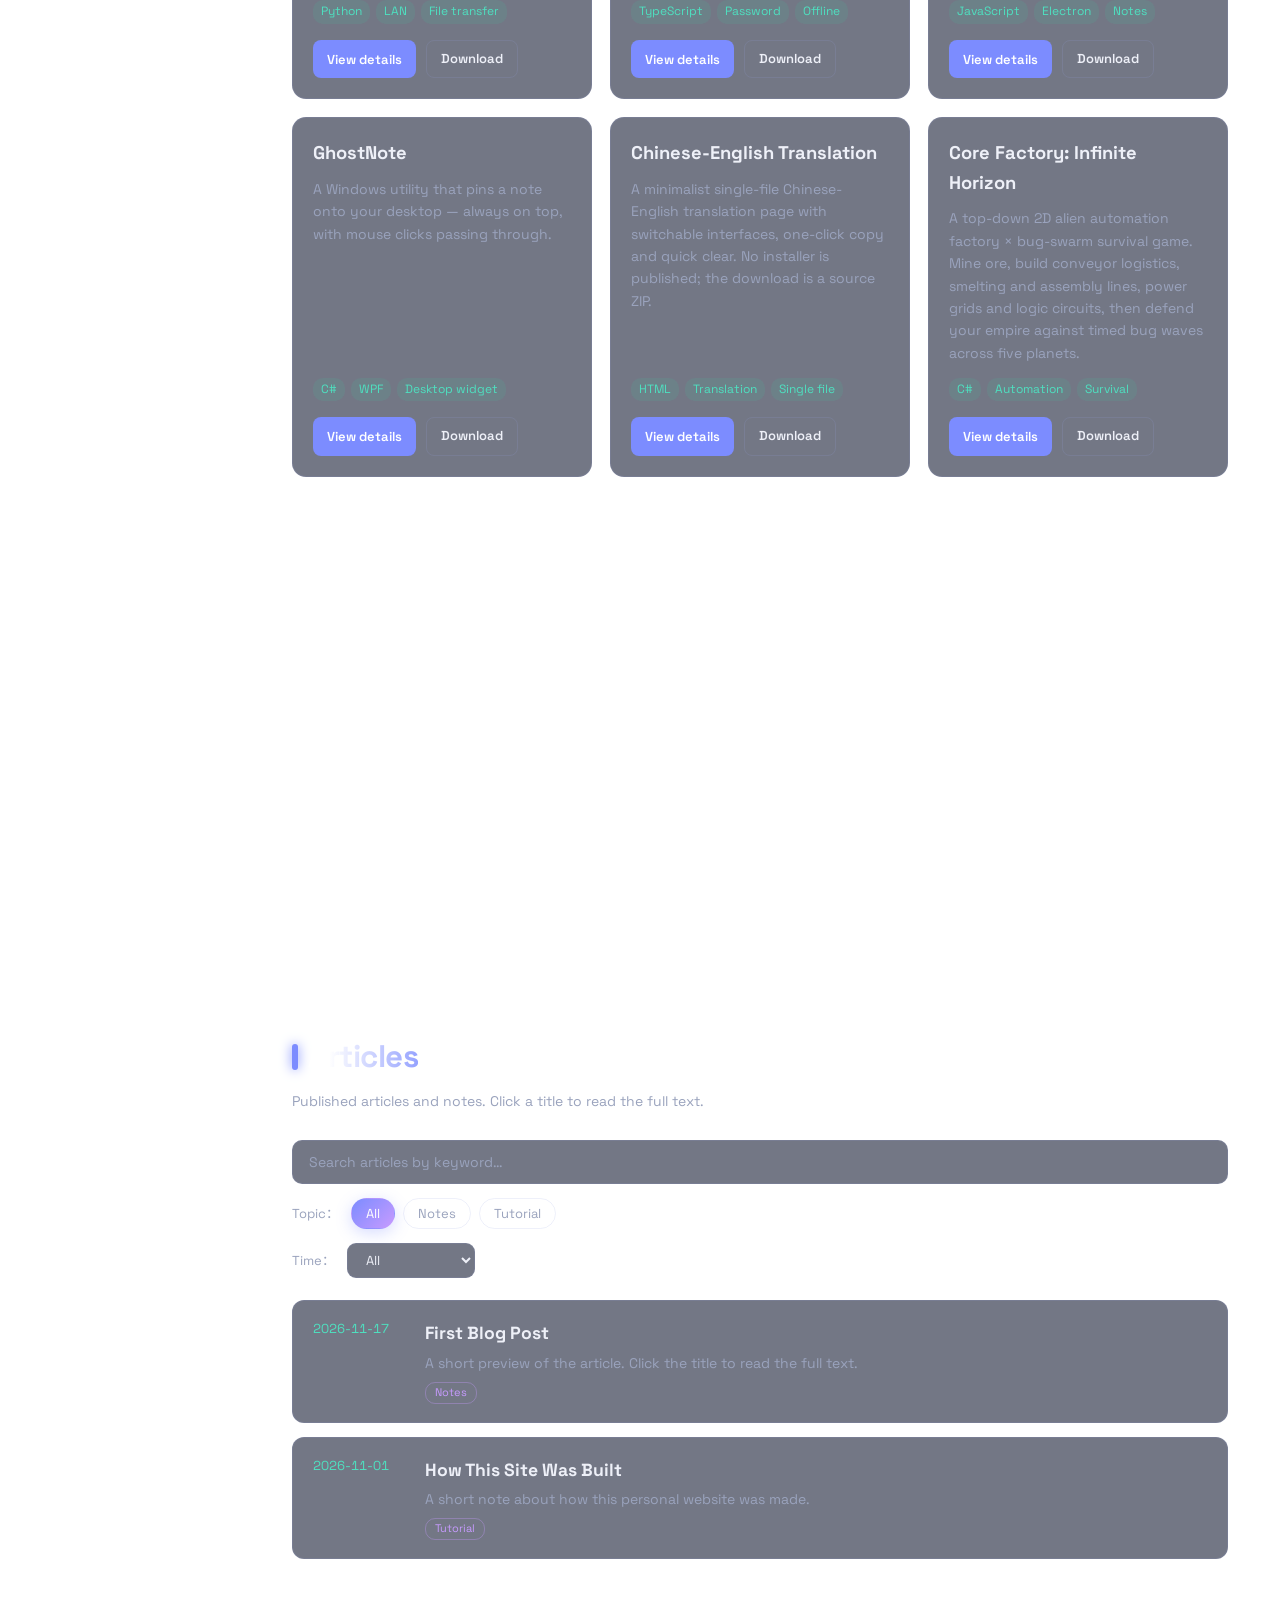
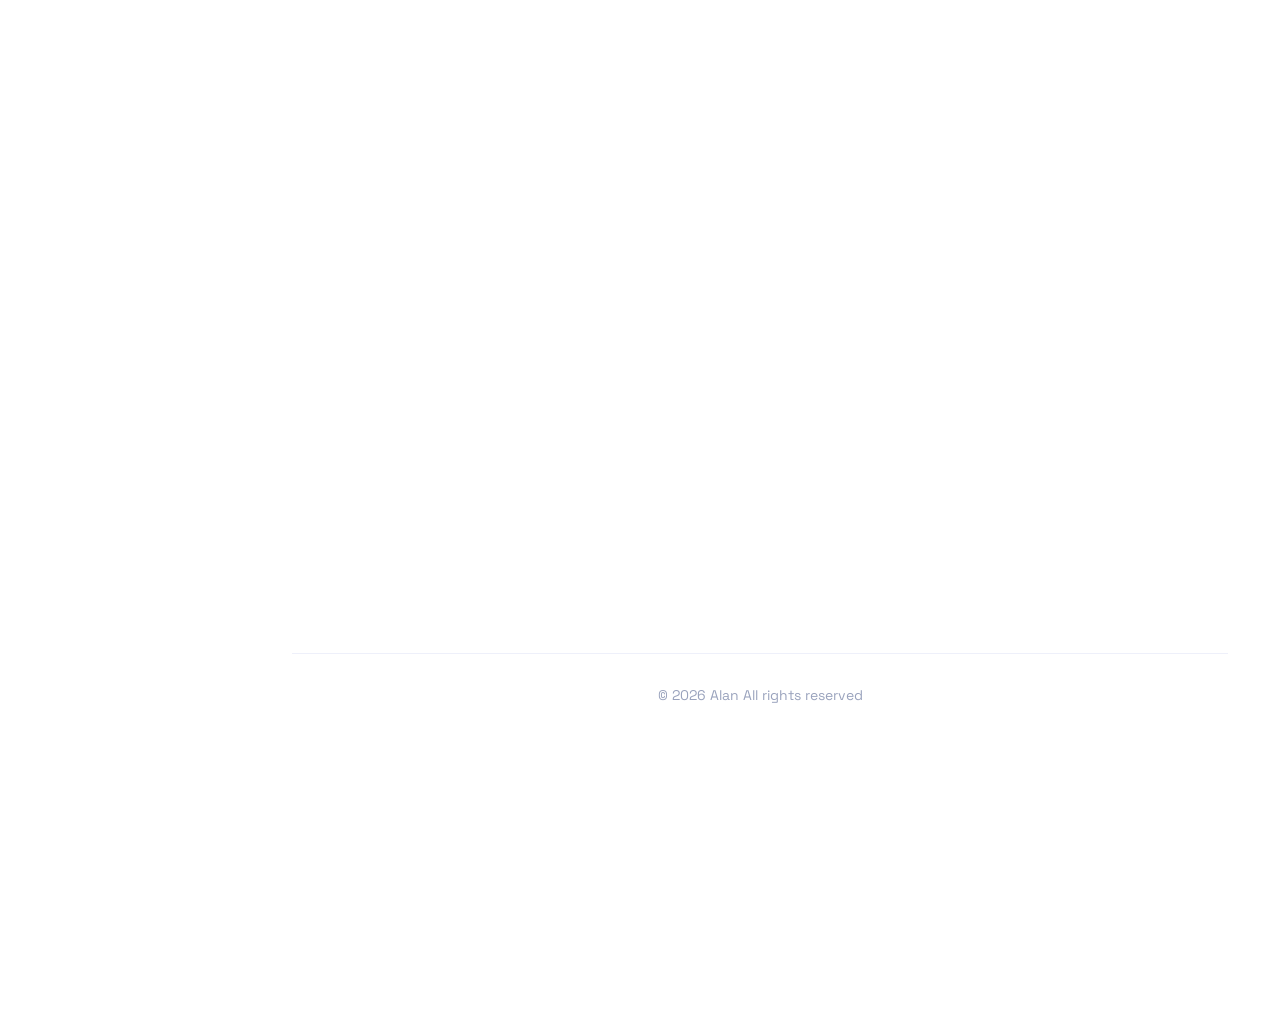
==== commit d8588bb1: "Fix black band, entry buttons, nav highlight; reduce GPU load" ====
--- a/index.html
+++ b/index.html
@@ -273,7 +273,7 @@
 document.querySelectorAll(".reveal").forEach(el => io.observe(el));
 
 /* 导航高亮：scroll 位置直接计算（最可靠，支持超高区块） */
-const pagesEls = [...document.querySelectorAll("main section.page")];
+const pagesEls = [...document.querySelectorAll(".main section.page")];
 const navLinks = [...document.querySelectorAll("#sidebar nav a")];
 let currentPage = "";
 function markPage(id) {
@@ -341,7 +341,7 @@
 addEventListener("hashchange", goToHash);
 
 /* 每个页面加超大序号 */
-document.querySelectorAll("main section.page").forEach((sec, i) => {
+document.querySelectorAll(".main section.page").forEach((sec, i) => {
   const num = document.createElement("span");
   num.className = "page-num";
   num.textContent = String(i + 1).padStart(2, "0");
--- a/site.css
+++ b/site.css
@@ -4,7 +4,12 @@
   --accent3:#c79bff; --border:rgba(150,160,220,.16);
 }
 *{box-sizing:border-box;margin:0;padding:0}
-html{scroll-behavior:smooth;background:var(--bg)}
+html{scroll-behavior:smooth;
+  background:radial-gradient(ellipse 70% 55% at 12% 8%,rgba(74,92,230,.30),transparent 60%),
+    radial-gradient(ellipse 60% 50% at 88% 18%,rgba(170,80,240,.24),transparent 60%),
+    radial-gradient(ellipse 75% 60% at 78% 92%,rgba(30,170,180,.22),transparent 62%),
+    linear-gradient(155deg,#131a3a 0%,#0d1226 45%,#0a1a24 100%);
+  background-attachment:fixed}
 body{
   font-family:"Space Grotesk","Noto Sans SC",-apple-system,BlinkMacSystemFont,"Segoe UI",Roboto,"Microsoft YaHei",sans-serif;
   background:transparent;color:var(--text);line-height:1.6;overflow-x:hidden;
@@ -102,7 +107,7 @@
   background:radial-gradient(ellipse 75% 75% at 50% 45%,transparent 45%,rgba(3,5,14,.55) 100%)}
 
 /* 原创 WebGL 流体极光（最底层） */
-.shader-canvas{position:fixed;inset:0;width:100%;height:100%;z-index:0;
+.shader-canvas{position:fixed;top:0;left:0;width:100vw;height:100vh;z-index:0;
   pointer-events:none;opacity:.9}
 @media(max-width:820px){.shader-canvas{display:none}}
 
@@ -173,8 +178,10 @@
 
 /* 左侧导航 */
 .sidebar{
-  position:fixed;top:0;left:0;bottom:0;width:240px;background:rgba(20,23,29,.92);
-  backdrop-filter:blur(10px);border-right:1px solid var(--border);z-index:20;
+  position:fixed;top:0;left:0;bottom:0;width:240px;
+  background:linear-gradient(180deg,rgba(18,22,42,.62),rgba(12,16,32,.45));
+  backdrop-filter:blur(22px) saturate(1.3);
+  border-right:1px solid rgba(150,160,220,.10);z-index:20;
   display:flex;flex-direction:column;padding:28px 18px;
 }
 .sidebar .logo{font-size:1.25rem;font-weight:700;color:var(--text);margin-bottom:30px}
@@ -194,7 +201,7 @@
 
 /* 每屏一页 */
 .page{min-height:100vh;scroll-snap-align:start;display:flex;flex-direction:column;
-  justify-content:center;padding:80px 0 50px;position:relative;overflow-x:clip;overflow-y:visible}
+  justify-content:center;padding:80px 0 50px;position:relative;overflow:visible}
 
 /* 首页 */
 .hero{position:relative;text-align:center;align-items:center}
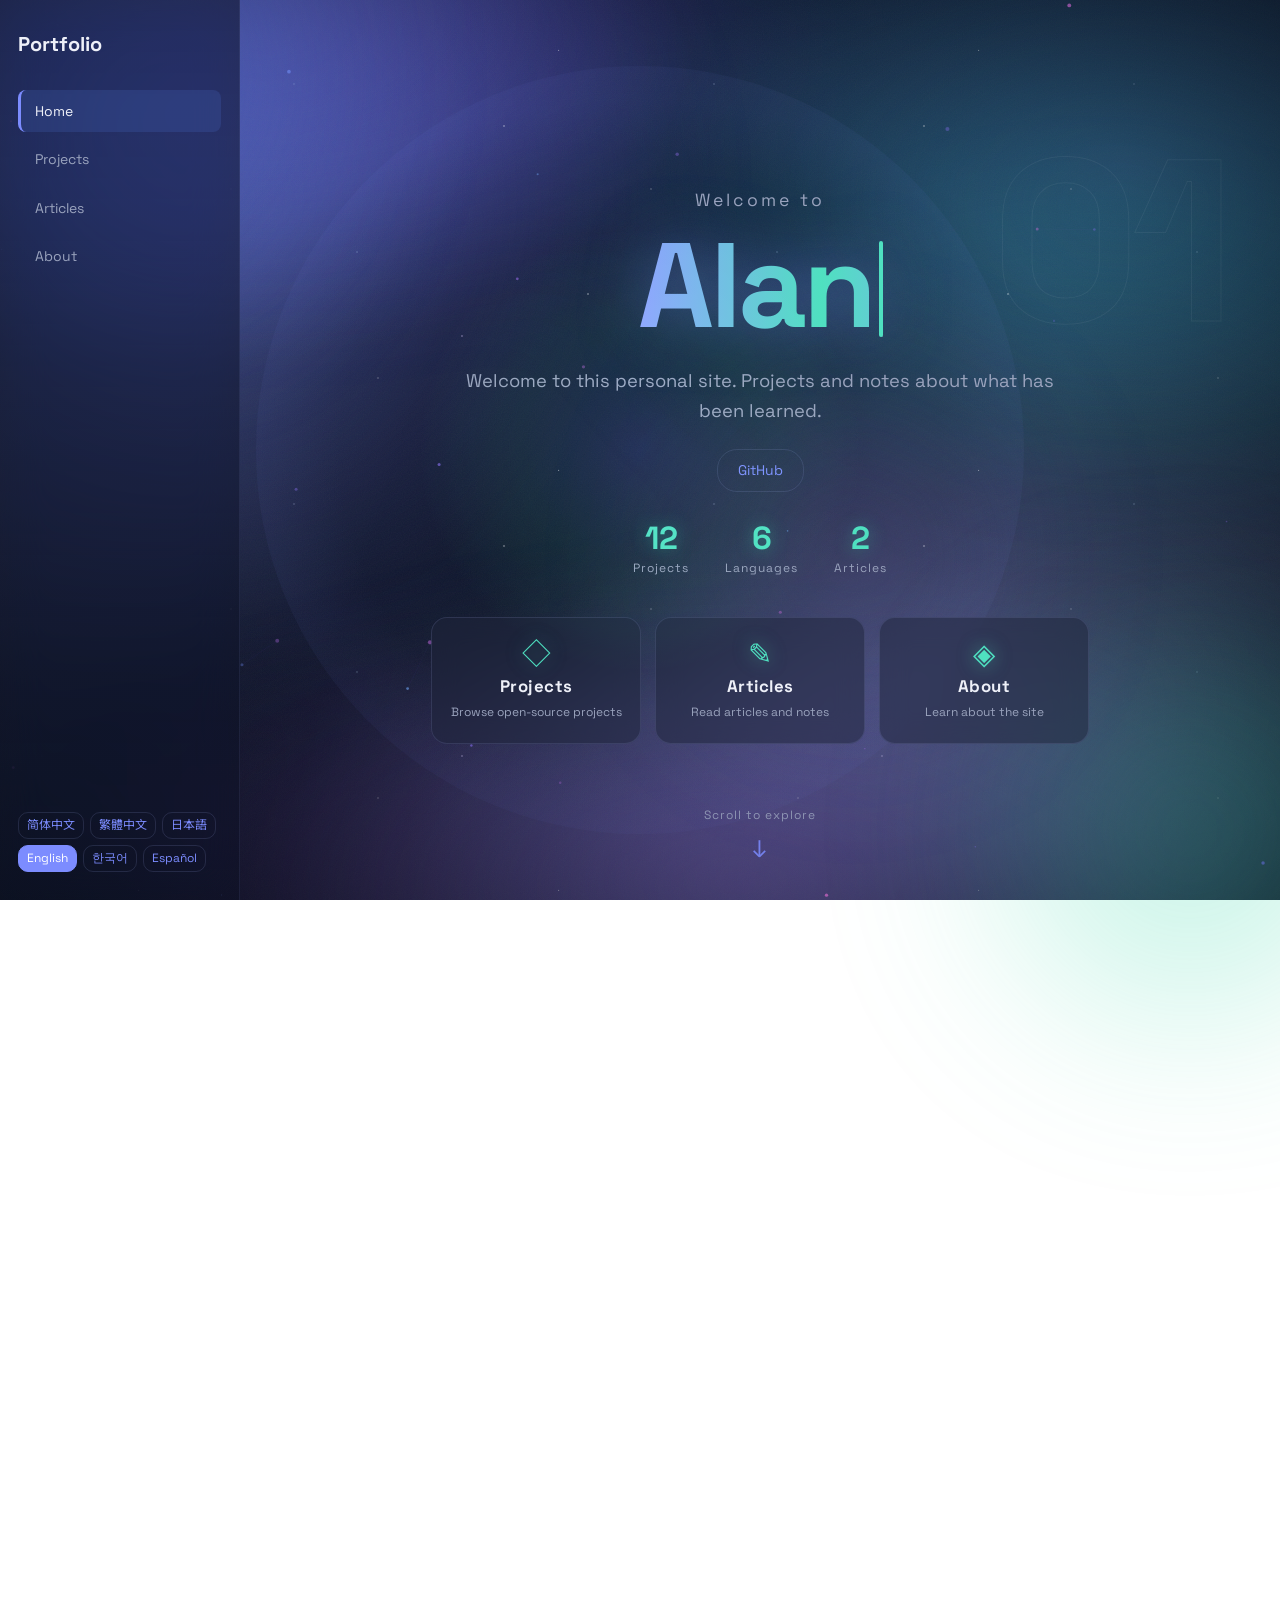
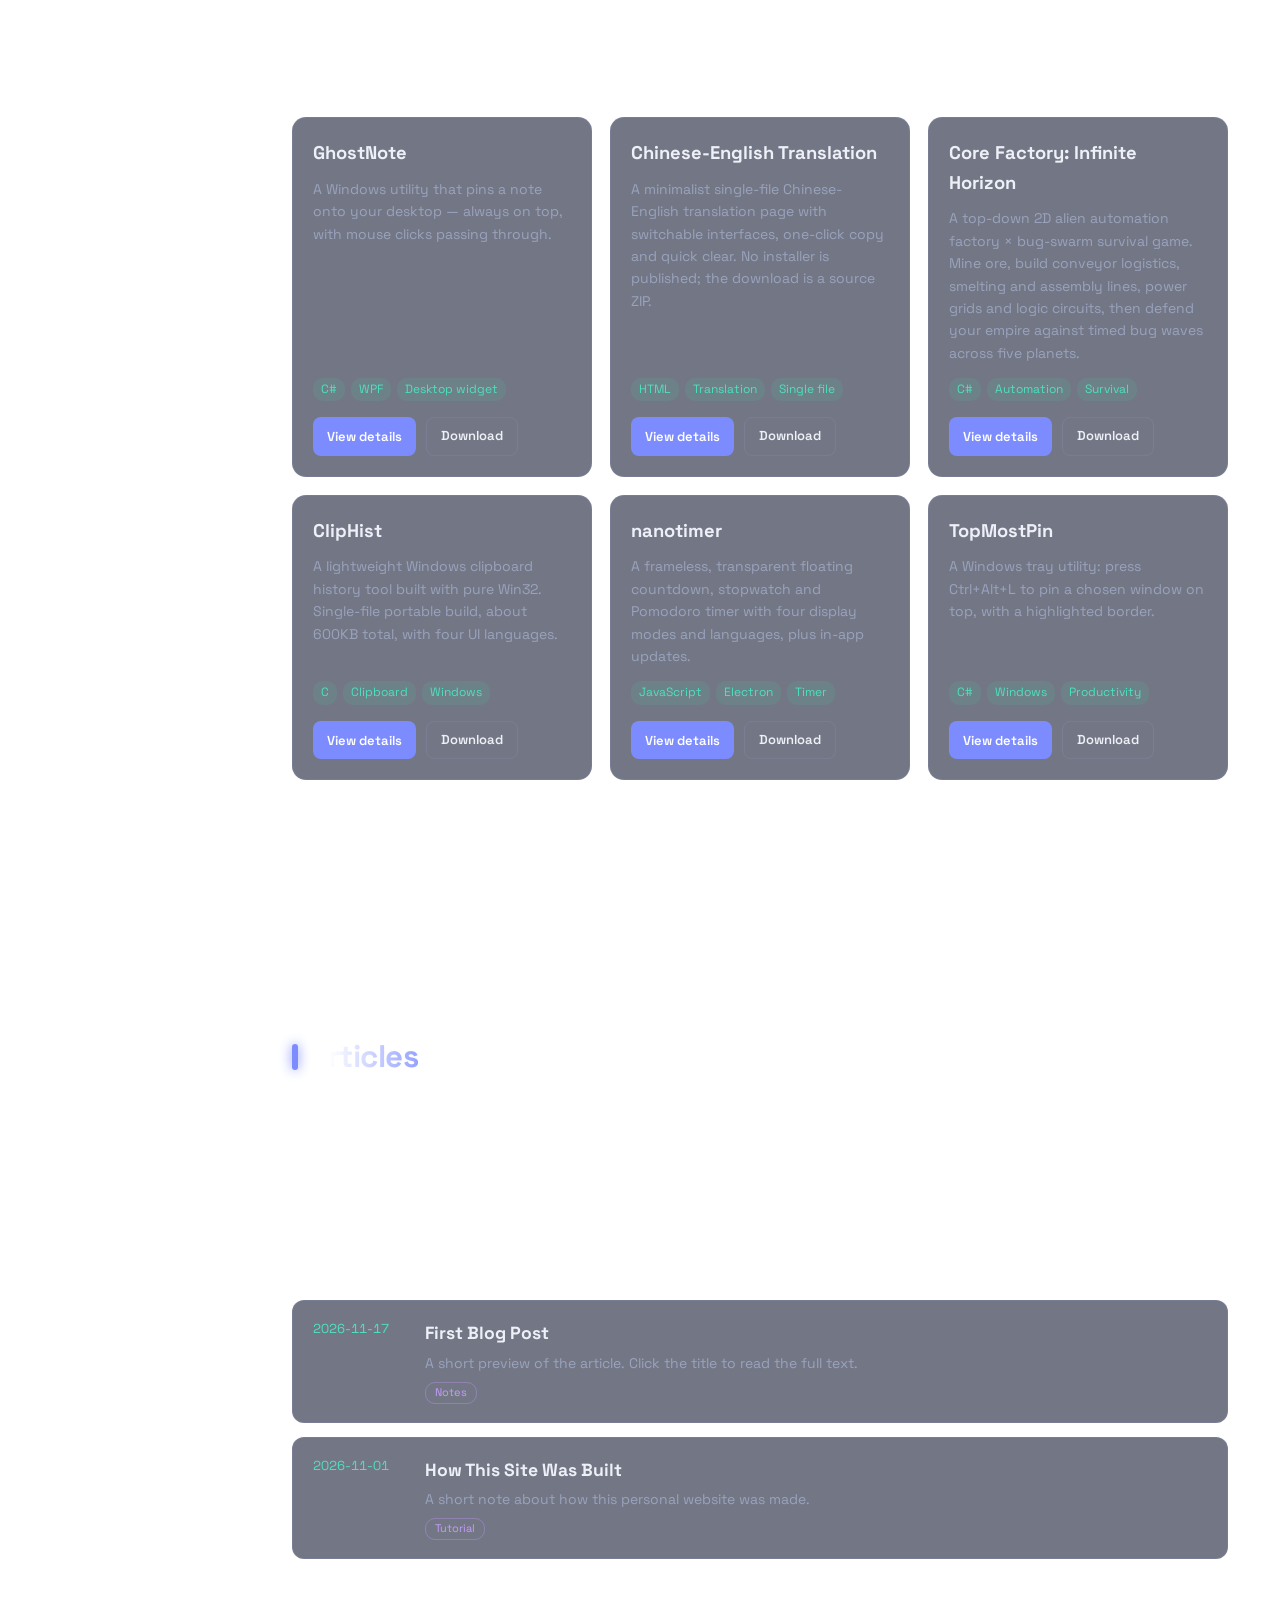
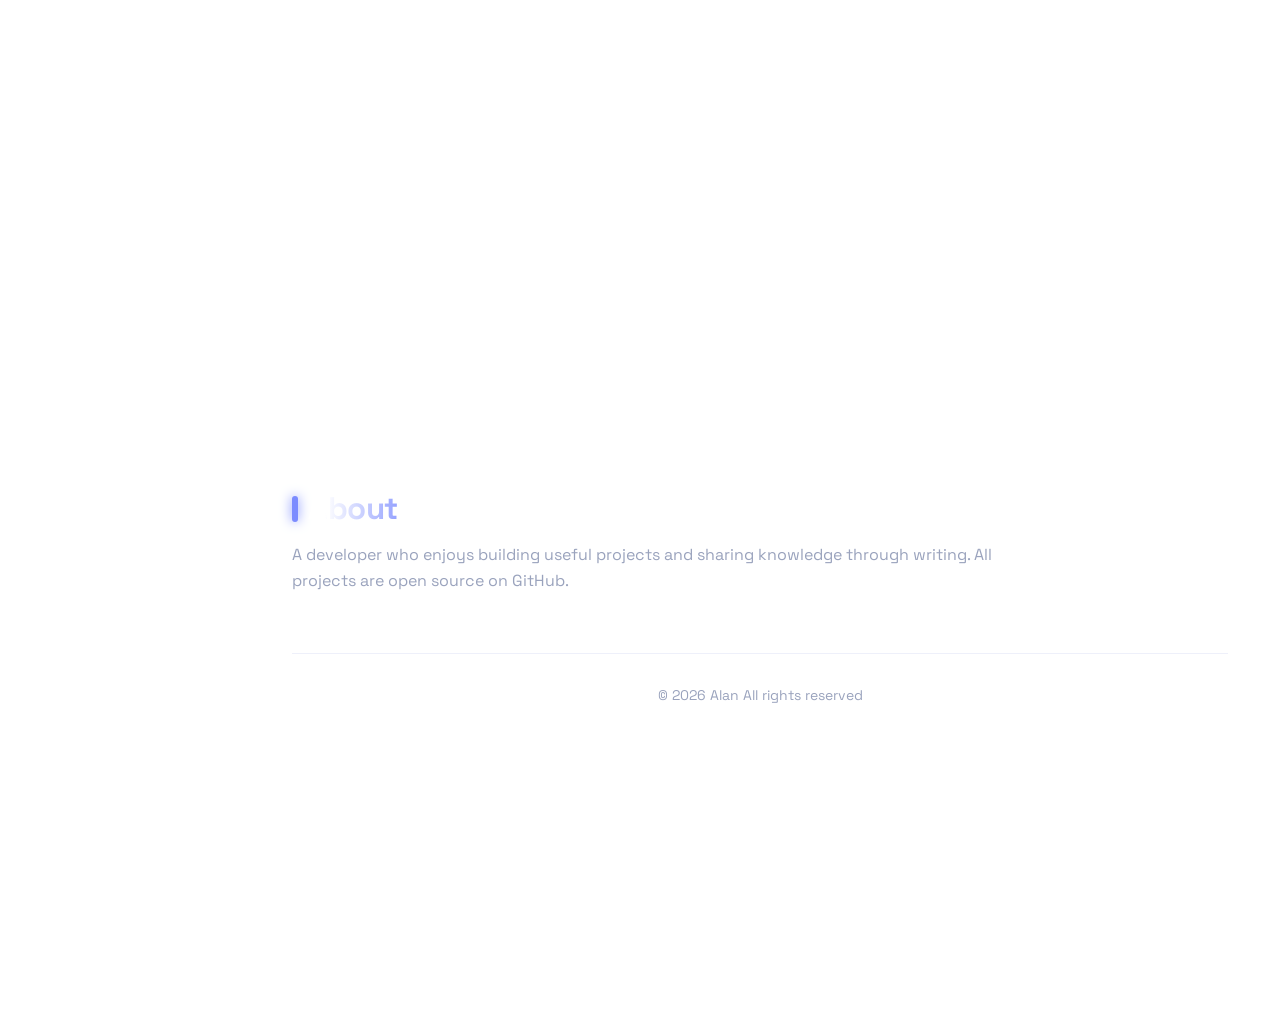
==== commit cc2cb145: "Remove parallax black band, disable heavy WebGL shader by default, fix mobile overflow" ====
--- a/index.html
+++ b/index.html
@@ -300,8 +300,7 @@
   const max = document.documentElement.scrollHeight - innerHeight;
   $("progress").style.width = (max > 0 ? (scrollY / max) * 100 : 0) + "%";
   $("toTop").classList.toggle("show", scrollY > 400);
-  const cinema = document.getElementById("cinema");
-  if (cinema) cinema.style.transform = `translateY(${Math.min(scrollY * 0.06, 120)}px)`;
+  // 不移动背景层：fixed 背景一旦 translateY 会在顶部露出空隙形成黑带
   detectPage();
 }
 addEventListener("scroll", onScroll, { passive: true });
--- a/site.css
+++ b/site.css
@@ -4,7 +4,7 @@
   --accent3:#c79bff; --border:rgba(150,160,220,.16);
 }
 *{box-sizing:border-box;margin:0;padding:0}
-html{scroll-behavior:smooth;
+html{scroll-behavior:smooth;overflow-x:hidden;
   background:radial-gradient(ellipse 70% 55% at 12% 8%,rgba(74,92,230,.30),transparent 60%),
     radial-gradient(ellipse 60% 50% at 88% 18%,rgba(170,80,240,.24),transparent 60%),
     radial-gradient(ellipse 75% 60% at 78% 92%,rgba(30,170,180,.22),transparent 62%),
@@ -424,4 +424,5 @@
   .stat b{font-size:1.6rem}
   .particle-canvas{opacity:.4}
   .to-top{right:14px;bottom:14px;width:40px;height:40px}
-}
+  .page-num{display:none}
+}
